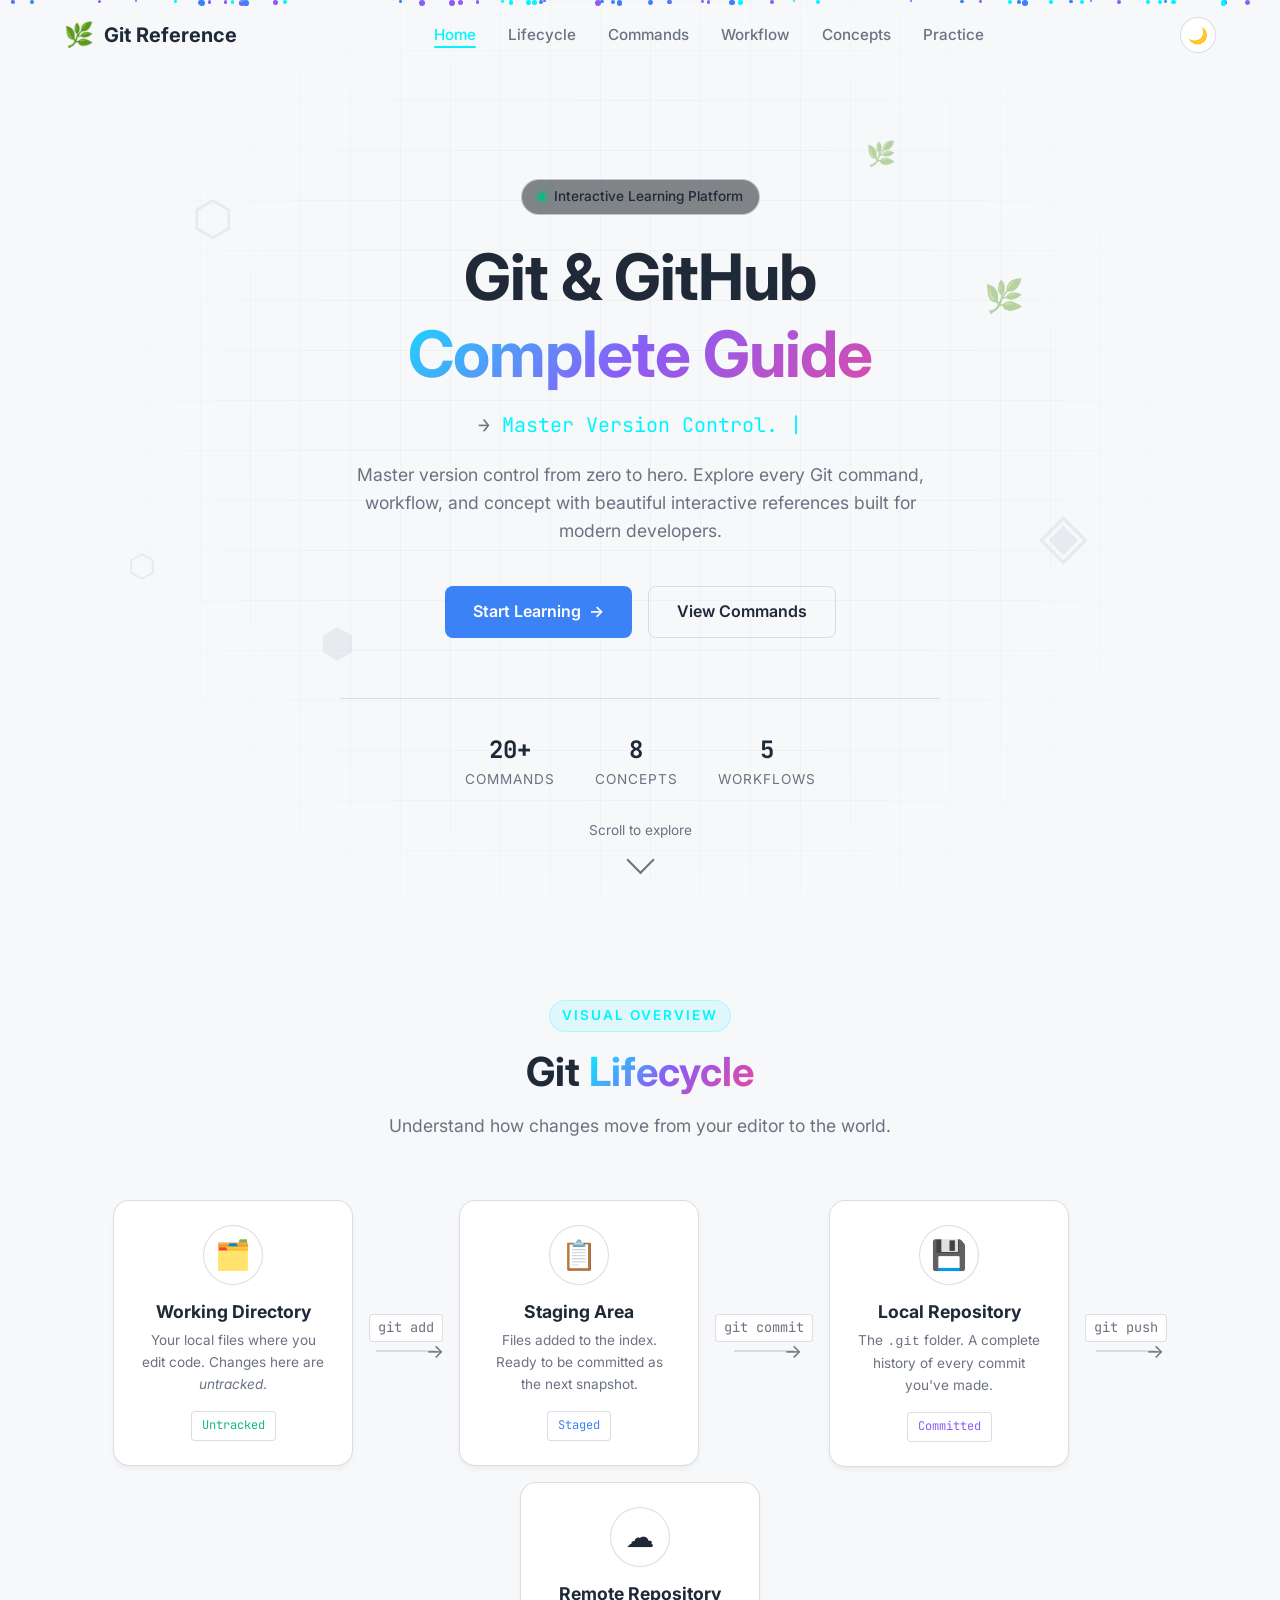
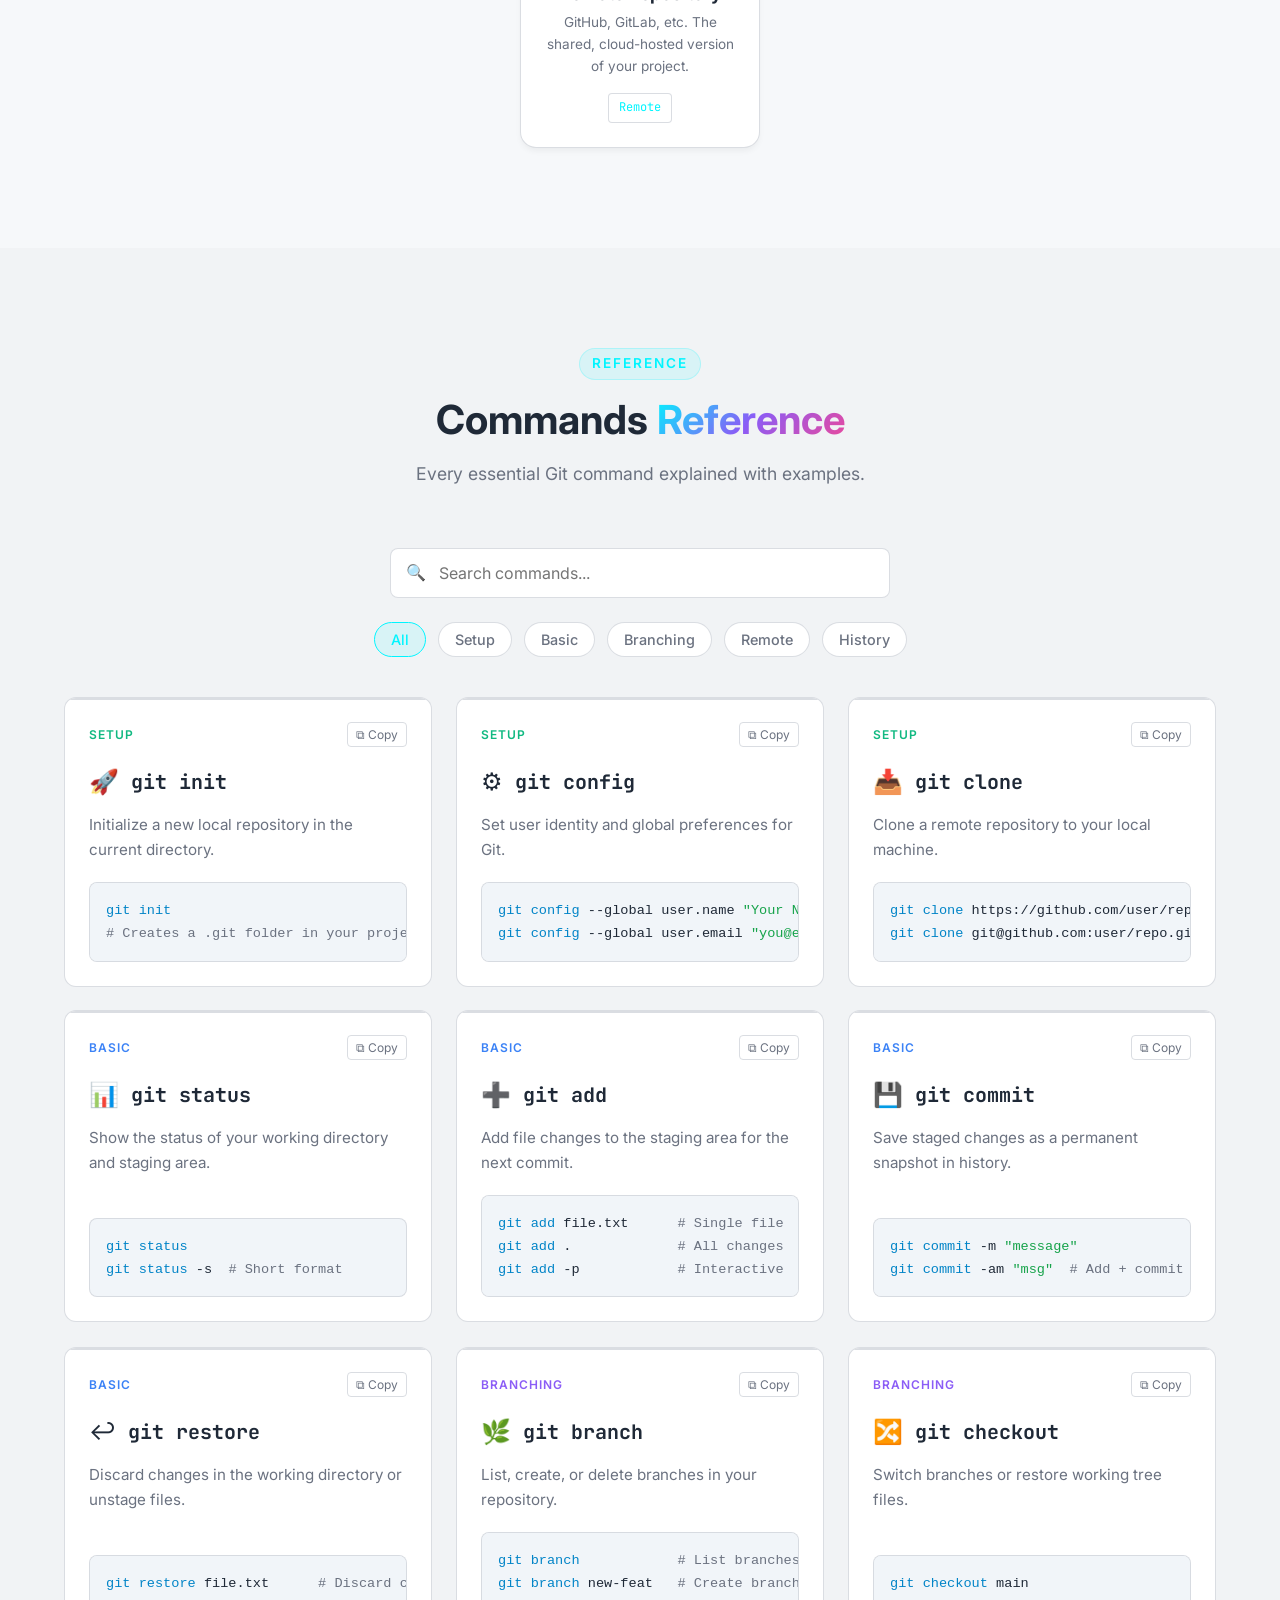
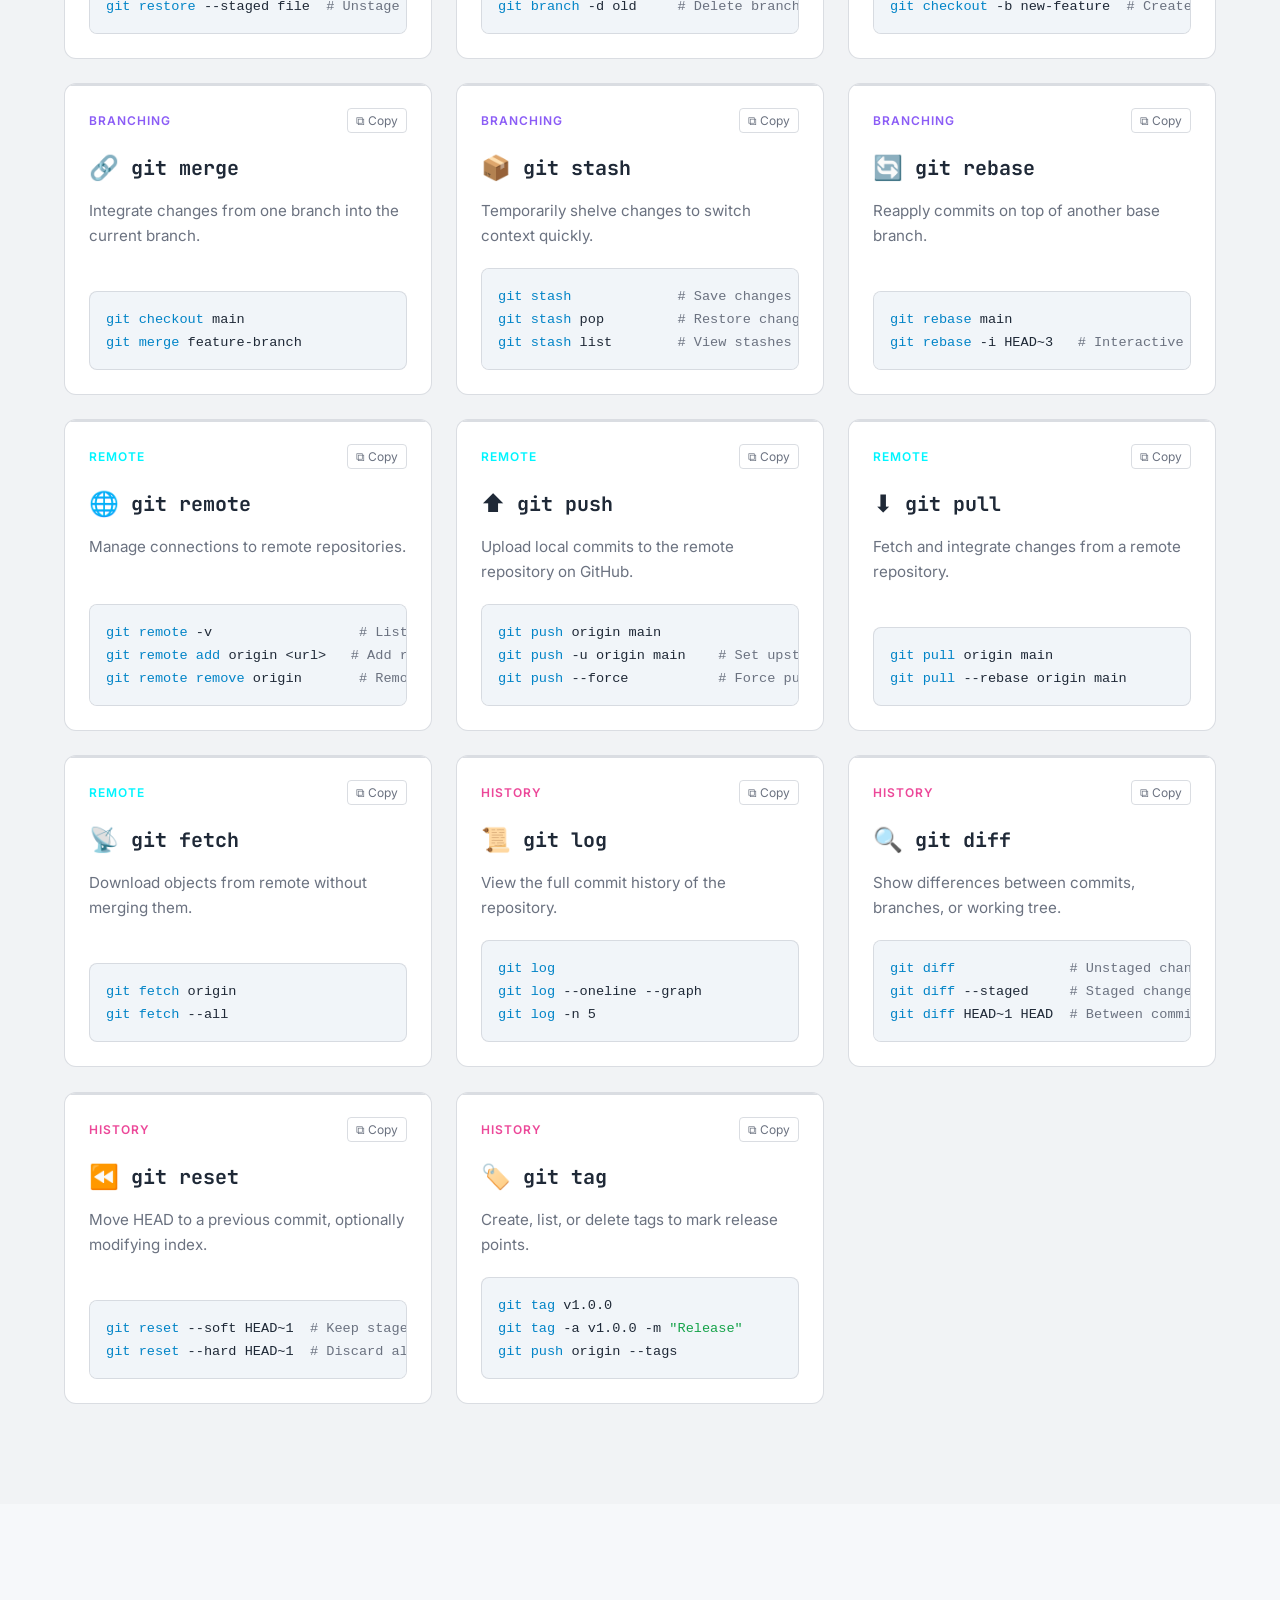
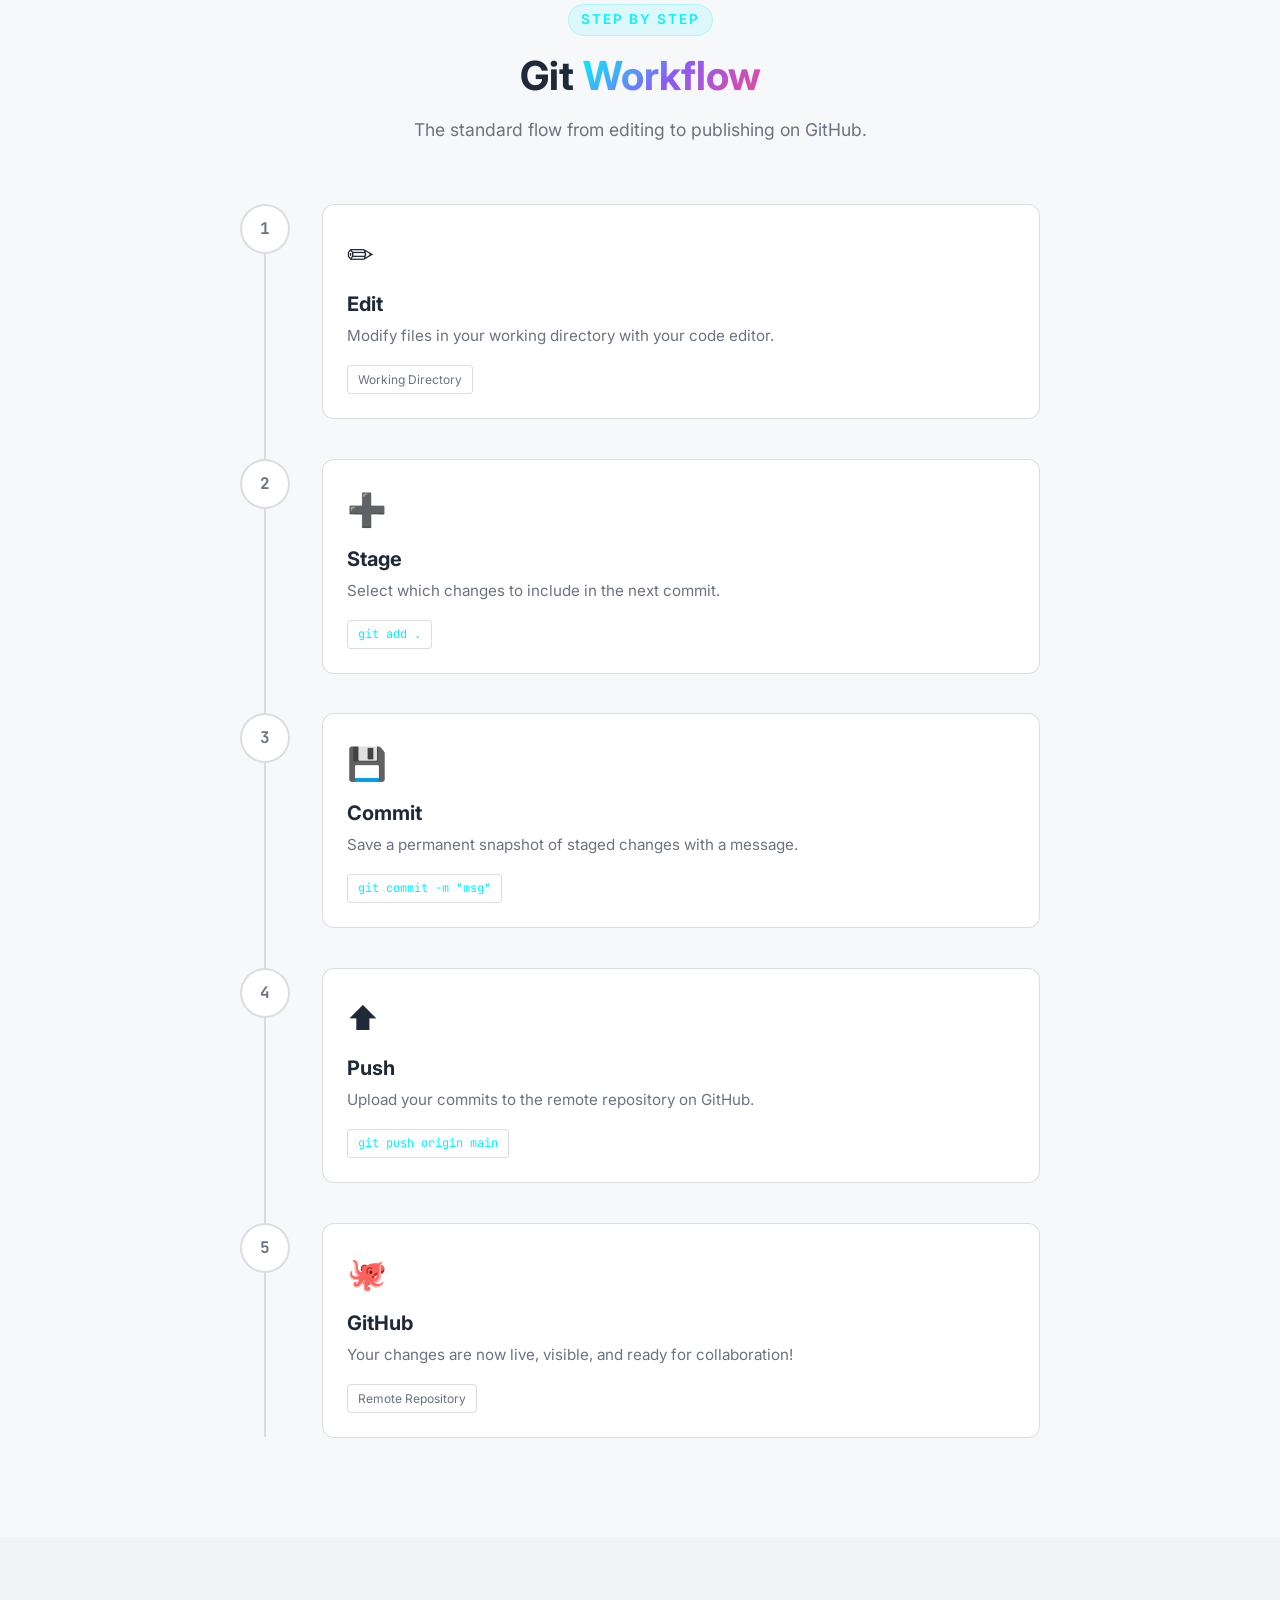
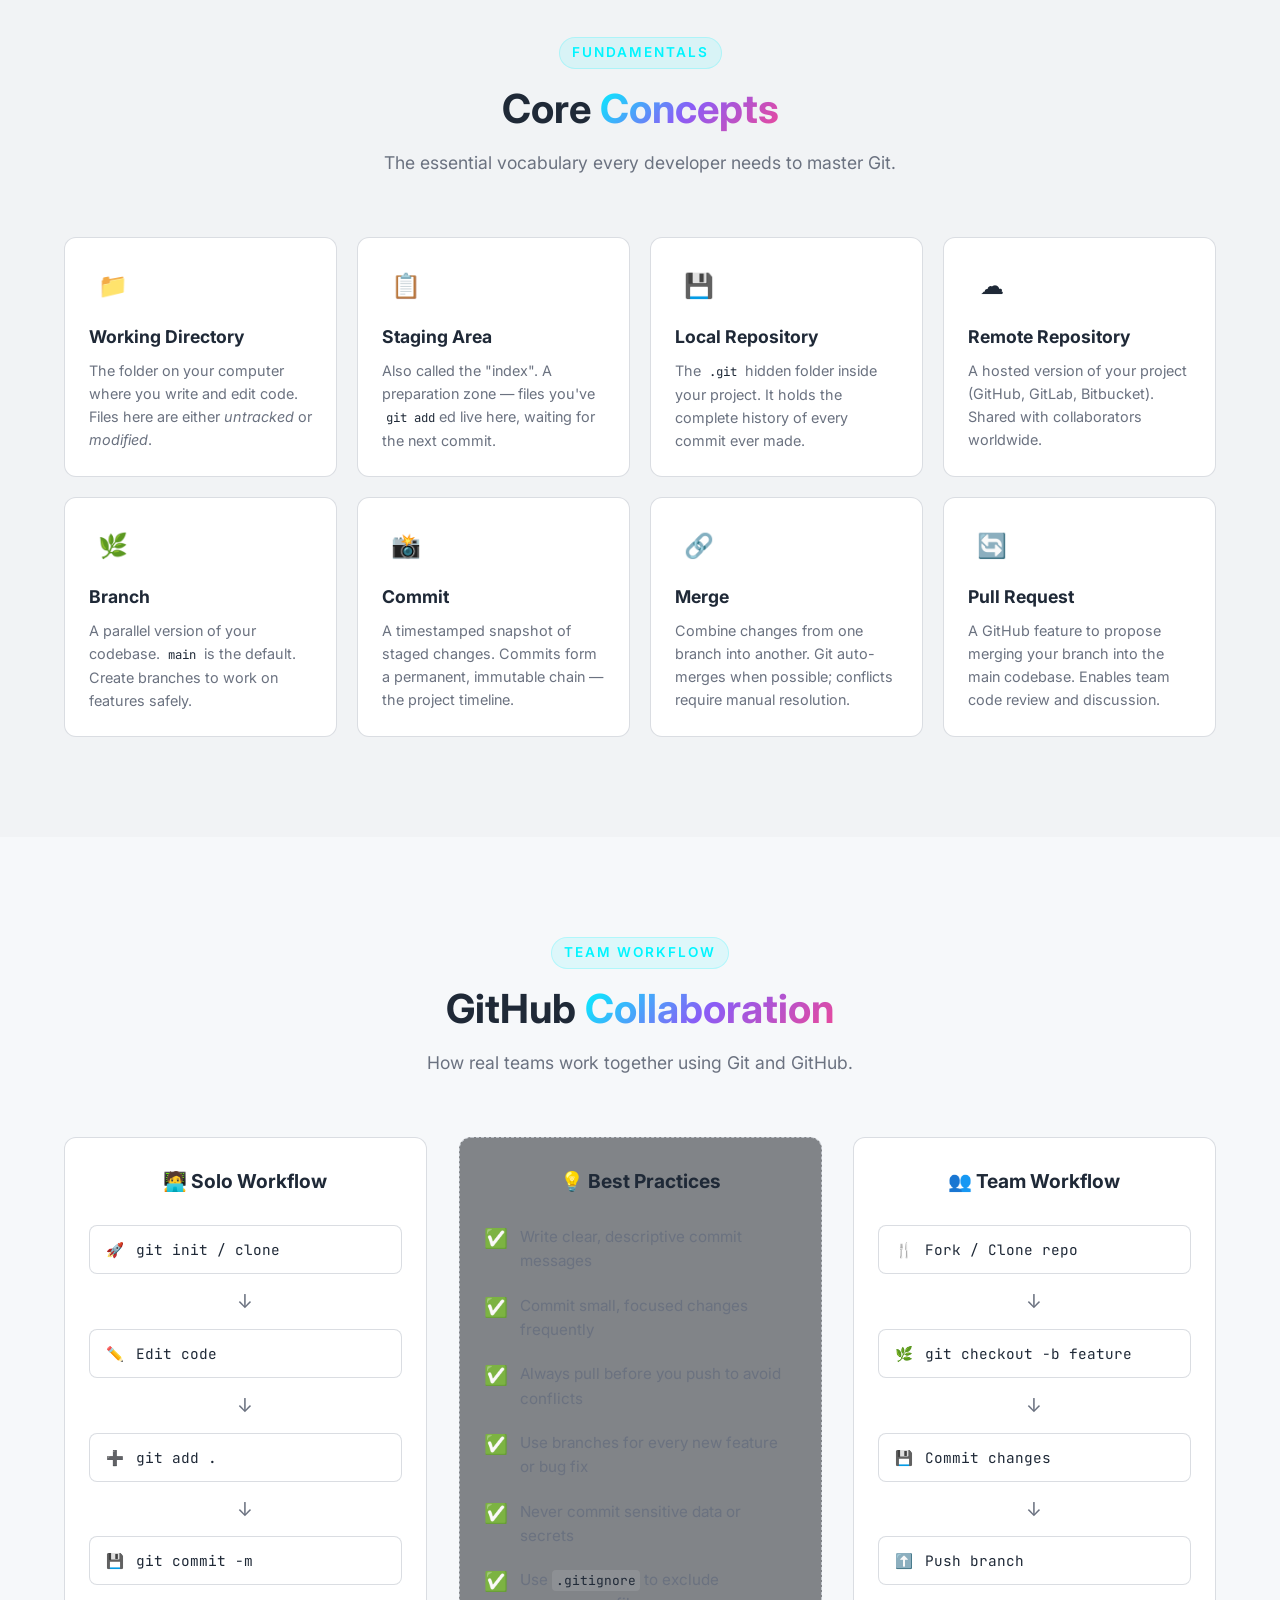
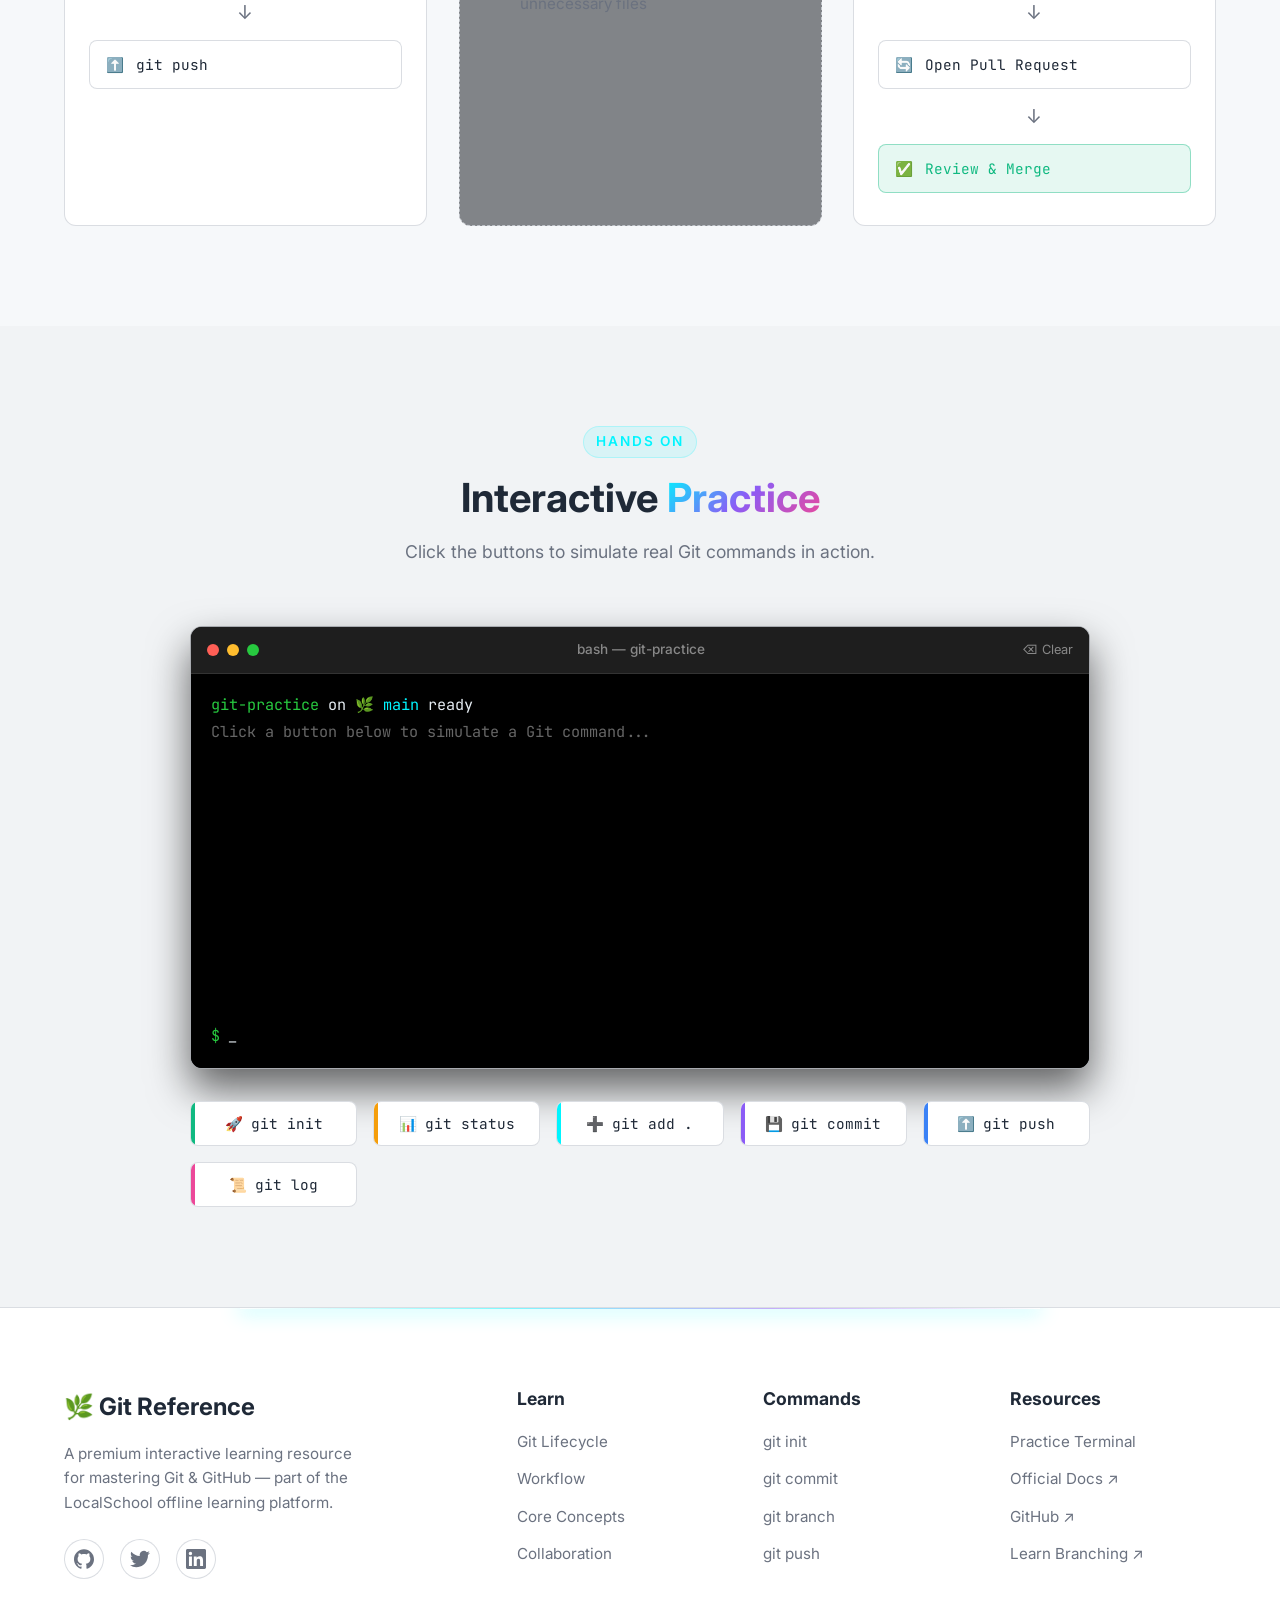
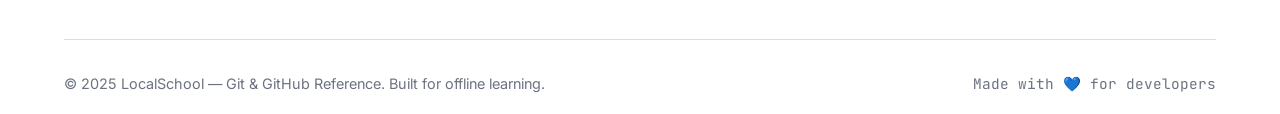
==== Git& GitHub-course/git-reference/index.html @ ce381406 "added new features like git refrences" ====
<!DOCTYPE html>
<html lang="en" data-theme="dark">
<head>
  <meta charset="UTF-8" />
  <meta name="viewport" content="width=device-width, initial-scale=1.0" />
  <meta name="description" content="Git & GitHub Complete Learning Reference — Interactive premium educational page for mastering version control." />
  <meta property="og:title" content="Git & GitHub Complete Guide | LocalSchool" />
  <meta property="og:description" content="Master Git & GitHub with an interactive visual reference." />
  <title>Git &amp; GitHub Complete Reference | LocalSchool</title>
  <link rel="icon" href="data:image/svg+xml,<svg xmlns='http://www.w3.org/2000/svg' viewBox='0 0 100 100'><text y='.9em' font-size='90'>🌿</text></svg>" />
  <link rel="preconnect" href="https://fonts.googleapis.com" />
  <link rel="preconnect" href="https://fonts.gstatic.com" crossorigin />
  <link href="https://fonts.googleapis.com/css2?family=Inter:wght@300;400;500;600;700;800&family=JetBrains+Mono:wght@400;500;600&display=swap" rel="stylesheet" />
  <link rel="stylesheet" href="style.css" />
</head>
<body>

  <!-- ===== PARTICLES BACKGROUND ===== -->
  <div id="particles-bg" aria-hidden="true"></div>

  <!-- ===== SCROLL PROGRESS ===== -->
  <div id="progress-bar" aria-hidden="true"></div>

  <!-- ===== NAVBAR ===== -->
  <nav id="navbar" aria-label="Main navigation">
    <div class="nav-inner">
      <a href="#home" class="nav-logo">
        <span class="logo-icon">🌿</span>
        <span>Git Reference</span>
      </a>
      <button class="nav-hamburger" id="hamburger" aria-label="Toggle menu" aria-expanded="false">
        <span></span><span></span><span></span>
      </button>
      <ul class="nav-links" id="nav-links" role="list">
        <li><a href="#home" class="nav-link active">Home</a></li>
        <li><a href="#lifecycle" class="nav-link">Lifecycle</a></li>
        <li><a href="#commands" class="nav-link">Commands</a></li>
        <li><a href="#workflow" class="nav-link">Workflow</a></li>
        <li><a href="#concepts" class="nav-link">Concepts</a></li>
        <li><a href="#practice" class="nav-link">Practice</a></li>
      </ul>
      <button id="theme-toggle" class="theme-btn" aria-label="Toggle dark/light mode" title="Toggle theme">🌙</button>
    </div>
  </nav>

  <!-- ===== HERO SECTION ===== -->
  <section id="home" class="hero-section">
    <div class="hero-bg-grid" aria-hidden="true"></div>
    <div class="floating-icons" aria-hidden="true">
      <span class="fi fi-1">⬡</span>
      <span class="fi fi-2">🌿</span>
      <span class="fi fi-3">⬢</span>
      <span class="fi fi-4">◈</span>
      <span class="fi fi-5">⬡</span>
      <span class="fi fi-6">🌿</span>
    </div>
    <div class="hero-content">
      <div class="hero-badge reveal">
        <span class="badge-dot"></span>
        Interactive Learning Platform
      </div>
      <h1 class="hero-title reveal">
        <span class="title-line-1">Git &amp; GitHub</span>
        <span class="title-line-2 gradient-text">Complete Guide</span>
      </h1>
      <p class="hero-typing reveal">
        <span class="typing-prefix">→ </span>
        <span id="typing-text"></span>
        <span class="typing-cursor" aria-hidden="true">|</span>
      </p>
      <p class="hero-desc reveal">Master version control from zero to hero. Explore every Git command, workflow, and concept with beautiful interactive references built for modern developers.</p>
      <div class="hero-ctas reveal">
        <a href="#lifecycle" class="btn btn-primary">Start Learning <span>→</span></a>
        <a href="#commands" class="btn btn-outline">View Commands</a>
      </div>
      <div class="hero-stats reveal">
        <div class="stat-card">
          <span class="stat-num">20+</span>
          <span class="stat-label">Commands</span>
        </div>
        <div class="stat-card">
          <span class="stat-num">8</span>
          <span class="stat-label">Concepts</span>
        </div>
        <div class="stat-card">
          <span class="stat-num">5</span>
          <span class="stat-label">Workflows</span>
        </div>
      </div>
    </div>
    <div class="hero-scroll-hint" aria-hidden="true">
      <span>Scroll to explore</span>
      <div class="scroll-arrow"></div>
    </div>
  </section>

  <!-- ===== GIT LIFECYCLE SECTION ===== -->
  <section id="lifecycle" class="section">
    <div class="container">
      <div class="section-header reveal">
        <span class="section-tag">Visual Overview</span>
        <h2 class="section-title">Git <span class="gradient-text">Lifecycle</span></h2>
        <p class="section-desc">Understand how changes move from your editor to the world.</p>
      </div>
      <div class="lifecycle-grid">
        <div class="lifecycle-card reveal" data-stage="1">
          <div class="lc-icon-wrap" style="--clr:#10b981">🗂️</div>
          <div class="lc-content">
            <h3>Working Directory</h3>
            <p>Your local files where you edit code. Changes here are <em>untracked</em>.</p>
          </div>
          <div class="lc-badge" style="--clr:#10b981">Untracked</div>
        </div>
        <div class="lifecycle-arrow reveal" aria-hidden="true">
          <span class="arrow-cmd">git add</span>
          <div class="arrow-line"><div class="arrow-head">→</div></div>
        </div>
        <div class="lifecycle-card reveal" data-stage="2">
          <div class="lc-icon-wrap" style="--clr:#3b82f6">📋</div>
          <div class="lc-content">
            <h3>Staging Area</h3>
            <p>Files added to the index. Ready to be committed as the next snapshot.</p>
          </div>
          <div class="lc-badge" style="--clr:#3b82f6">Staged</div>
        </div>
        <div class="lifecycle-arrow reveal" aria-hidden="true">
          <span class="arrow-cmd">git commit</span>
          <div class="arrow-line"><div class="arrow-head">→</div></div>
        </div>
        <div class="lifecycle-card reveal" data-stage="3">
          <div class="lc-icon-wrap" style="--clr:#8b5cf6">💾</div>
          <div class="lc-content">
            <h3>Local Repository</h3>
            <p>The <code>.git</code> folder. A complete history of every commit you've made.</p>
          </div>
          <div class="lc-badge" style="--clr:#8b5cf6">Committed</div>
        </div>
        <div class="lifecycle-arrow reveal" aria-hidden="true">
          <span class="arrow-cmd">git push</span>
          <div class="arrow-line"><div class="arrow-head">→</div></div>
        </div>
        <div class="lifecycle-card reveal" data-stage="4">
          <div class="lc-icon-wrap" style="--clr:#00f5ff">☁️</div>
          <div class="lc-content">
            <h3>Remote Repository</h3>
            <p>GitHub, GitLab, etc. The shared, cloud-hosted version of your project.</p>
          </div>
          <div class="lc-badge" style="--clr:#00f5ff">Remote</div>
        </div>
      </div>
    </div>
  </section>

  <!-- ===== COMMANDS SECTION ===== -->
  <section id="commands" class="section section-alt">
    <div class="container">
      <div class="section-header reveal">
        <span class="section-tag">Reference</span>
        <h2 class="section-title">Commands <span class="gradient-text">Reference</span></h2>
        <p class="section-desc">Every essential Git command explained with examples.</p>
      </div>

      <!-- Search + Filter -->
      <div class="cmd-toolbar reveal">
        <div class="cmd-search-wrap">
          <span class="search-icon">🔍</span>
          <input type="text" id="cmd-search" placeholder="Search commands..." autocomplete="off" aria-label="Search commands" />
        </div>
        <div class="cmd-filters" role="group" aria-label="Filter commands by category">
          <button class="filter-btn active" data-filter="all">All</button>
          <button class="filter-btn" data-filter="Setup">Setup</button>
          <button class="filter-btn" data-filter="Basic">Basic</button>
          <button class="filter-btn" data-filter="Branching">Branching</button>
          <button class="filter-btn" data-filter="Remote">Remote</button>
          <button class="filter-btn" data-filter="History">History</button>
        </div>
      </div>

      <!-- Command Cards Grid -->
      <div class="commands-grid" id="commands-grid">

        <!-- SETUP -->
        <div class="cmd-card reveal" data-category="Setup" data-cmd="git init">
          <div class="cmd-card-header">
            <span class="cmd-cat-badge" style="--cat-clr:#10b981">Setup</span>
            <button class="copy-btn" aria-label="Copy git init command" data-copy="git init&#10;# Creates a .git folder in your project">⧉ Copy</button>
          </div>
          <div class="cmd-title-row">
            <span class="cmd-icon">🚀</span>
            <h3 class="cmd-name">git init</h3>
          </div>
          <p class="cmd-desc">Initialize a new local repository in the current directory.</p>
          <pre class="cmd-code"><code><span class="c-cmd">git init</span>
<span class="c-cmt"># Creates a .git folder in your project</span></code></pre>
        </div>

        <div class="cmd-card reveal" data-category="Setup" data-cmd="git config">
          <div class="cmd-card-header">
            <span class="cmd-cat-badge" style="--cat-clr:#10b981">Setup</span>
            <button class="copy-btn" aria-label="Copy git config command" data-copy='git config --global user.name "Your Name"&#10;git config --global user.email "you@email.com"'>⧉ Copy</button>
          </div>
          <div class="cmd-title-row">
            <span class="cmd-icon">⚙️</span>
            <h3 class="cmd-name">git config</h3>
          </div>
          <p class="cmd-desc">Set user identity and global preferences for Git.</p>
          <pre class="cmd-code"><code><span class="c-cmd">git config</span> --global user.name <span class="c-str">"Your Name"</span>
<span class="c-cmd">git config</span> --global user.email <span class="c-str">"you@email.com"</span></code></pre>
        </div>

        <div class="cmd-card reveal" data-category="Setup" data-cmd="git clone">
          <div class="cmd-card-header">
            <span class="cmd-cat-badge" style="--cat-clr:#10b981">Setup</span>
            <button class="copy-btn" aria-label="Copy git clone command" data-copy="git clone https://github.com/user/repo.git">⧉ Copy</button>
          </div>
          <div class="cmd-title-row">
            <span class="cmd-icon">📥</span>
            <h3 class="cmd-name">git clone</h3>
          </div>
          <p class="cmd-desc">Clone a remote repository to your local machine.</p>
          <pre class="cmd-code"><code><span class="c-cmd">git clone</span> https://github.com/user/repo.git
<span class="c-cmd">git clone</span> git@github.com:user/repo.git</code></pre>
        </div>

        <!-- BASIC -->
        <div class="cmd-card reveal" data-category="Basic" data-cmd="git status">
          <div class="cmd-card-header">
            <span class="cmd-cat-badge" style="--cat-clr:#3b82f6">Basic</span>
            <button class="copy-btn" aria-label="Copy git status command" data-copy="git status">⧉ Copy</button>
          </div>
          <div class="cmd-title-row">
            <span class="cmd-icon">📊</span>
            <h3 class="cmd-name">git status</h3>
          </div>
          <p class="cmd-desc">Show the status of your working directory and staging area.</p>
          <pre class="cmd-code"><code><span class="c-cmd">git status</span>
<span class="c-cmd">git status</span> -s  <span class="c-cmt"># Short format</span></code></pre>
        </div>

        <div class="cmd-card reveal" data-category="Basic" data-cmd="git add">
          <div class="cmd-card-header">
            <span class="cmd-cat-badge" style="--cat-clr:#3b82f6">Basic</span>
            <button class="copy-btn" aria-label="Copy git add command" data-copy="git add .">⧉ Copy</button>
          </div>
          <div class="cmd-title-row">
            <span class="cmd-icon">➕</span>
            <h3 class="cmd-name">git add</h3>
          </div>
          <p class="cmd-desc">Add file changes to the staging area for the next commit.</p>
          <pre class="cmd-code"><code><span class="c-cmd">git add</span> file.txt      <span class="c-cmt"># Single file</span>
<span class="c-cmd">git add</span> .             <span class="c-cmt"># All changes</span>
<span class="c-cmd">git add</span> -p            <span class="c-cmt"># Interactive</span></code></pre>
        </div>

        <div class="cmd-card reveal" data-category="Basic" data-cmd="git commit">
          <div class="cmd-card-header">
            <span class="cmd-cat-badge" style="--cat-clr:#3b82f6">Basic</span>
            <button class="copy-btn" aria-label="Copy git commit command" data-copy='git commit -m "your message"'>⧉ Copy</button>
          </div>
          <div class="cmd-title-row">
            <span class="cmd-icon">💾</span>
            <h3 class="cmd-name">git commit</h3>
          </div>
          <p class="cmd-desc">Save staged changes as a permanent snapshot in history.</p>
          <pre class="cmd-code"><code><span class="c-cmd">git commit</span> -m <span class="c-str">"message"</span>
<span class="c-cmd">git commit</span> -am <span class="c-str">"msg"</span>  <span class="c-cmt"># Add + commit</span></code></pre>
        </div>

        <div class="cmd-card reveal" data-category="Basic" data-cmd="git restore">
          <div class="cmd-card-header">
            <span class="cmd-cat-badge" style="--cat-clr:#3b82f6">Basic</span>
            <button class="copy-btn" aria-label="Copy git restore command" data-copy="git restore file.txt">⧉ Copy</button>
          </div>
          <div class="cmd-title-row">
            <span class="cmd-icon">↩️</span>
            <h3 class="cmd-name">git restore</h3>
          </div>
          <p class="cmd-desc">Discard changes in the working directory or unstage files.</p>
          <pre class="cmd-code"><code><span class="c-cmd">git restore</span> file.txt      <span class="c-cmt"># Discard changes</span>
<span class="c-cmd">git restore</span> --staged file  <span class="c-cmt"># Unstage file</span></code></pre>
        </div>

        <!-- BRANCHING -->
        <div class="cmd-card reveal" data-category="Branching" data-cmd="git branch">
          <div class="cmd-card-header">
            <span class="cmd-cat-badge" style="--cat-clr:#8b5cf6">Branching</span>
            <button class="copy-btn" aria-label="Copy git branch command" data-copy="git branch">⧉ Copy</button>
          </div>
          <div class="cmd-title-row">
            <span class="cmd-icon">🌿</span>
            <h3 class="cmd-name">git branch</h3>
          </div>
          <p class="cmd-desc">List, create, or delete branches in your repository.</p>
          <pre class="cmd-code"><code><span class="c-cmd">git branch</span>            <span class="c-cmt"># List branches</span>
<span class="c-cmd">git branch</span> new-feat   <span class="c-cmt"># Create branch</span>
<span class="c-cmd">git branch</span> -d old     <span class="c-cmt"># Delete branch</span></code></pre>
        </div>

        <div class="cmd-card reveal" data-category="Branching" data-cmd="git checkout">
          <div class="cmd-card-header">
            <span class="cmd-cat-badge" style="--cat-clr:#8b5cf6">Branching</span>
            <button class="copy-btn" aria-label="Copy git checkout command" data-copy="git checkout -b new-feature">⧉ Copy</button>
          </div>
          <div class="cmd-title-row">
            <span class="cmd-icon">🔀</span>
            <h3 class="cmd-name">git checkout</h3>
          </div>
          <p class="cmd-desc">Switch branches or restore working tree files.</p>
          <pre class="cmd-code"><code><span class="c-cmd">git checkout</span> main
<span class="c-cmd">git checkout</span> -b new-feature  <span class="c-cmt"># Create & switch</span></code></pre>
        </div>

        <div class="cmd-card reveal" data-category="Branching" data-cmd="git merge">
          <div class="cmd-card-header">
            <span class="cmd-cat-badge" style="--cat-clr:#8b5cf6">Branching</span>
            <button class="copy-btn" aria-label="Copy git merge command" data-copy="git merge feature-branch">⧉ Copy</button>
          </div>
          <div class="cmd-title-row">
            <span class="cmd-icon">🔗</span>
            <h3 class="cmd-name">git merge</h3>
          </div>
          <p class="cmd-desc">Integrate changes from one branch into the current branch.</p>
          <pre class="cmd-code"><code><span class="c-cmd">git checkout</span> main
<span class="c-cmd">git merge</span> feature-branch</code></pre>
        </div>

        <div class="cmd-card reveal" data-category="Branching" data-cmd="git stash">
          <div class="cmd-card-header">
            <span class="cmd-cat-badge" style="--cat-clr:#8b5cf6">Branching</span>
            <button class="copy-btn" aria-label="Copy git stash command" data-copy="git stash">⧉ Copy</button>
          </div>
          <div class="cmd-title-row">
            <span class="cmd-icon">📦</span>
            <h3 class="cmd-name">git stash</h3>
          </div>
          <p class="cmd-desc">Temporarily shelve changes to switch context quickly.</p>
          <pre class="cmd-code"><code><span class="c-cmd">git stash</span>             <span class="c-cmt"># Save changes</span>
<span class="c-cmd">git stash</span> pop         <span class="c-cmt"># Restore changes</span>
<span class="c-cmd">git stash</span> list        <span class="c-cmt"># View stashes</span></code></pre>
        </div>

        <div class="cmd-card reveal" data-category="Branching" data-cmd="git rebase">
          <div class="cmd-card-header">
            <span class="cmd-cat-badge" style="--cat-clr:#8b5cf6">Branching</span>
            <button class="copy-btn" aria-label="Copy git rebase command" data-copy="git rebase main">⧉ Copy</button>
          </div>
          <div class="cmd-title-row">
            <span class="cmd-icon">🔄</span>
            <h3 class="cmd-name">git rebase</h3>
          </div>
          <p class="cmd-desc">Reapply commits on top of another base branch.</p>
          <pre class="cmd-code"><code><span class="c-cmd">git rebase</span> main
<span class="c-cmd">git rebase</span> -i HEAD~3   <span class="c-cmt"># Interactive</span></code></pre>
        </div>

        <!-- REMOTE -->
        <div class="cmd-card reveal" data-category="Remote" data-cmd="git remote">
          <div class="cmd-card-header">
            <span class="cmd-cat-badge" style="--cat-clr:#00f5ff">Remote</span>
            <button class="copy-btn" aria-label="Copy git remote command" data-copy="git remote -v">⧉ Copy</button>
          </div>
          <div class="cmd-title-row">
            <span class="cmd-icon">🌐</span>
            <h3 class="cmd-name">git remote</h3>
          </div>
          <p class="cmd-desc">Manage connections to remote repositories.</p>
          <pre class="cmd-code"><code><span class="c-cmd">git remote</span> -v                  <span class="c-cmt"># List remotes</span>
<span class="c-cmd">git remote add</span> origin &lt;url&gt;   <span class="c-cmt"># Add remote</span>
<span class="c-cmd">git remote remove</span> origin       <span class="c-cmt"># Remove</span></code></pre>
        </div>

        <div class="cmd-card reveal" data-category="Remote" data-cmd="git push">
          <div class="cmd-card-header">
            <span class="cmd-cat-badge" style="--cat-clr:#00f5ff">Remote</span>
            <button class="copy-btn" aria-label="Copy git push command" data-copy="git push origin main">⧉ Copy</button>
          </div>
          <div class="cmd-title-row">
            <span class="cmd-icon">⬆️</span>
            <h3 class="cmd-name">git push</h3>
          </div>
          <p class="cmd-desc">Upload local commits to the remote repository on GitHub.</p>
          <pre class="cmd-code"><code><span class="c-cmd">git push</span> origin main
<span class="c-cmd">git push</span> -u origin main    <span class="c-cmt"># Set upstream</span>
<span class="c-cmd">git push</span> --force           <span class="c-cmt"># Force push</span></code></pre>
        </div>

        <div class="cmd-card reveal" data-category="Remote" data-cmd="git pull">
          <div class="cmd-card-header">
            <span class="cmd-cat-badge" style="--cat-clr:#00f5ff">Remote</span>
            <button class="copy-btn" aria-label="Copy git pull command" data-copy="git pull origin main">⧉ Copy</button>
          </div>
          <div class="cmd-title-row">
            <span class="cmd-icon">⬇️</span>
            <h3 class="cmd-name">git pull</h3>
          </div>
          <p class="cmd-desc">Fetch and integrate changes from a remote repository.</p>
          <pre class="cmd-code"><code><span class="c-cmd">git pull</span> origin main
<span class="c-cmd">git pull</span> --rebase origin main</code></pre>
        </div>

        <div class="cmd-card reveal" data-category="Remote" data-cmd="git fetch">
          <div class="cmd-card-header">
            <span class="cmd-cat-badge" style="--cat-clr:#00f5ff">Remote</span>
            <button class="copy-btn" aria-label="Copy git fetch command" data-copy="git fetch origin">⧉ Copy</button>
          </div>
          <div class="cmd-title-row">
            <span class="cmd-icon">📡</span>
            <h3 class="cmd-name">git fetch</h3>
          </div>
          <p class="cmd-desc">Download objects from remote without merging them.</p>
          <pre class="cmd-code"><code><span class="c-cmd">git fetch</span> origin
<span class="c-cmd">git fetch</span> --all</code></pre>
        </div>

        <!-- HISTORY -->
        <div class="cmd-card reveal" data-category="History" data-cmd="git log">
          <div class="cmd-card-header">
            <span class="cmd-cat-badge" style="--cat-clr:#ec4899">History</span>
            <button class="copy-btn" aria-label="Copy git log command" data-copy="git log --oneline --graph">⧉ Copy</button>
          </div>
          <div class="cmd-title-row">
            <span class="cmd-icon">📜</span>
            <h3 class="cmd-name">git log</h3>
          </div>
          <p class="cmd-desc">View the full commit history of the repository.</p>
          <pre class="cmd-code"><code><span class="c-cmd">git log</span>
<span class="c-cmd">git log</span> --oneline --graph
<span class="c-cmd">git log</span> -n 5</code></pre>
        </div>

        <div class="cmd-card reveal" data-category="History" data-cmd="git diff">
          <div class="cmd-card-header">
            <span class="cmd-cat-badge" style="--cat-clr:#ec4899">History</span>
            <button class="copy-btn" aria-label="Copy git diff command" data-copy="git diff --staged">⧉ Copy</button>
          </div>
          <div class="cmd-title-row">
            <span class="cmd-icon">🔍</span>
            <h3 class="cmd-name">git diff</h3>
          </div>
          <p class="cmd-desc">Show differences between commits, branches, or working tree.</p>
          <pre class="cmd-code"><code><span class="c-cmd">git diff</span>              <span class="c-cmt"># Unstaged changes</span>
<span class="c-cmd">git diff</span> --staged     <span class="c-cmt"># Staged changes</span>
<span class="c-cmd">git diff</span> HEAD~1 HEAD  <span class="c-cmt"># Between commits</span></code></pre>
        </div>

        <div class="cmd-card reveal" data-category="History" data-cmd="git reset">
          <div class="cmd-card-header">
            <span class="cmd-cat-badge" style="--cat-clr:#ec4899">History</span>
            <button class="copy-btn" aria-label="Copy git reset command" data-copy="git reset --soft HEAD~1">⧉ Copy</button>
          </div>
          <div class="cmd-title-row">
            <span class="cmd-icon">⏪</span>
            <h3 class="cmd-name">git reset</h3>
          </div>
          <p class="cmd-desc">Move HEAD to a previous commit, optionally modifying index.</p>
          <pre class="cmd-code"><code><span class="c-cmd">git reset</span> --soft HEAD~1  <span class="c-cmt"># Keep staged</span>
<span class="c-cmd">git reset</span> --hard HEAD~1  <span class="c-cmt"># Discard all</span></code></pre>
        </div>

        <div class="cmd-card reveal" data-category="History" data-cmd="git tag">
          <div class="cmd-card-header">
            <span class="cmd-cat-badge" style="--cat-clr:#ec4899">History</span>
            <button class="copy-btn" aria-label="Copy git tag command" data-copy='git tag -a v1.0.0 -m "Release"'>⧉ Copy</button>
          </div>
          <div class="cmd-title-row">
            <span class="cmd-icon">🏷️</span>
            <h3 class="cmd-name">git tag</h3>
          </div>
          <p class="cmd-desc">Create, list, or delete tags to mark release points.</p>
          <pre class="cmd-code"><code><span class="c-cmd">git tag</span> v1.0.0
<span class="c-cmd">git tag</span> -a v1.0.0 -m <span class="c-str">"Release"</span>
<span class="c-cmd">git push</span> origin --tags</code></pre>
        </div>

      </div><!-- /commands-grid -->
      <p class="no-results" id="no-results" style="display:none;">No commands found. Try a different search.</p>
    </div>
  </section>

  <!-- ===== WORKFLOW TIMELINE SECTION ===== -->
  <section id="workflow" class="section">
    <div class="container">
      <div class="section-header reveal">
        <span class="section-tag">Step by Step</span>
        <h2 class="section-title">Git <span class="gradient-text">Workflow</span></h2>
        <p class="section-desc">The standard flow from editing to publishing on GitHub.</p>
      </div>
      <div class="timeline-wrap">
        <div class="timeline-line" aria-hidden="true"></div>
        <div class="timeline-steps">
          <div class="timeline-step reveal">
            <div class="step-marker"><span>1</span></div>
            <div class="step-card">
              <div class="step-icon">✏️</div>
              <h3>Edit</h3>
              <p>Modify files in your working directory with your code editor.</p>
              <div class="step-tag">Working Directory</div>
            </div>
          </div>
          <div class="timeline-step reveal">
            <div class="step-marker"><span>2</span></div>
            <div class="step-card">
              <div class="step-icon">➕</div>
              <h3>Stage</h3>
              <p>Select which changes to include in the next commit.</p>
              <div class="step-tag code-tag">git add .</div>
            </div>
          </div>
          <div class="timeline-step reveal">
            <div class="step-marker"><span>3</span></div>
            <div class="step-card">
              <div class="step-icon">💾</div>
              <h3>Commit</h3>
              <p>Save a permanent snapshot of staged changes with a message.</p>
              <div class="step-tag code-tag">git commit -m "msg"</div>
            </div>
          </div>
          <div class="timeline-step reveal">
            <div class="step-marker"><span>4</span></div>
            <div class="step-card">
              <div class="step-icon">⬆️</div>
              <h3>Push</h3>
              <p>Upload your commits to the remote repository on GitHub.</p>
              <div class="step-tag code-tag">git push origin main</div>
            </div>
          </div>
          <div class="timeline-step reveal">
            <div class="step-marker"><span>5</span></div>
            <div class="step-card">
              <div class="step-icon">🐙</div>
              <h3>GitHub</h3>
              <p>Your changes are now live, visible, and ready for collaboration!</p>
              <div class="step-tag">Remote Repository</div>
            </div>
          </div>
        </div>
      </div>
    </div>
  </section>

  <!-- ===== CONCEPTS SECTION ===== -->
  <section id="concepts" class="section section-alt">
    <div class="container">
      <div class="section-header reveal">
        <span class="section-tag">Fundamentals</span>
        <h2 class="section-title">Core <span class="gradient-text">Concepts</span></h2>
        <p class="section-desc">The essential vocabulary every developer needs to master Git.</p>
      </div>
      <div class="concepts-grid">
        <div class="concept-card reveal" style="--acc:#10b981">
          <div class="concept-icon-wrap"><span>📁</span></div>
          <h3>Working Directory</h3>
          <p>The folder on your computer where you write and edit code. Files here are either <em>untracked</em> or <em>modified</em>.</p>
        </div>
        <div class="concept-card reveal" style="--acc:#3b82f6">
          <div class="concept-icon-wrap"><span>📋</span></div>
          <h3>Staging Area</h3>
          <p>Also called the "index". A preparation zone — files you've <code>git add</code>ed live here, waiting for the next commit.</p>
        </div>
        <div class="concept-card reveal" style="--acc:#8b5cf6">
          <div class="concept-icon-wrap"><span>💾</span></div>
          <h3>Local Repository</h3>
          <p>The <code>.git</code> hidden folder inside your project. It holds the complete history of every commit ever made.</p>
        </div>
        <div class="concept-card reveal" style="--acc:#00f5ff">
          <div class="concept-icon-wrap"><span>☁️</span></div>
          <h3>Remote Repository</h3>
          <p>A hosted version of your project (GitHub, GitLab, Bitbucket). Shared with collaborators worldwide.</p>
        </div>
        <div class="concept-card reveal" style="--acc:#10b981">
          <div class="concept-icon-wrap"><span>🌿</span></div>
          <h3>Branch</h3>
          <p>A parallel version of your codebase. <code>main</code> is the default. Create branches to work on features safely.</p>
        </div>
        <div class="concept-card reveal" style="--acc:#ec4899">
          <div class="concept-icon-wrap"><span>📸</span></div>
          <h3>Commit</h3>
          <p>A timestamped snapshot of staged changes. Commits form a permanent, immutable chain — the project timeline.</p>
        </div>
        <div class="concept-card reveal" style="--acc:#f59e0b">
          <div class="concept-icon-wrap"><span>🔗</span></div>
          <h3>Merge</h3>
          <p>Combine changes from one branch into another. Git auto-merges when possible; conflicts require manual resolution.</p>
        </div>
        <div class="concept-card reveal" style="--acc:#8b5cf6">
          <div class="concept-icon-wrap"><span>🔄</span></div>
          <h3>Pull Request</h3>
          <p>A GitHub feature to propose merging your branch into the main codebase. Enables team code review and discussion.</p>
        </div>
      </div>
    </div>
  </section>

  <!-- ===== COLLABORATION SECTION ===== -->
  <section id="collaboration" class="section">
    <div class="container">
      <div class="section-header reveal">
        <span class="section-tag">Team Workflow</span>
        <h2 class="section-title">GitHub <span class="gradient-text">Collaboration</span></h2>
        <p class="section-desc">How real teams work together using Git and GitHub.</p>
      </div>
      <div class="collab-grid">
        <div class="collab-flow reveal">
          <h3 class="flow-title">🧑‍💻 Solo Workflow</h3>
          <div class="flow-steps">
            <div class="flow-step">
              <span class="fs-icon">🚀</span>
              <span class="fs-label">git init / clone</span>
            </div>
            <div class="flow-arrow">↓</div>
            <div class="flow-step">
              <span class="fs-icon">✏️</span>
              <span class="fs-label">Edit code</span>
            </div>
            <div class="flow-arrow">↓</div>
            <div class="flow-step">
              <span class="fs-icon">➕</span>
              <span class="fs-label">git add .</span>
            </div>
            <div class="flow-arrow">↓</div>
            <div class="flow-step">
              <span class="fs-icon">💾</span>
              <span class="fs-label">git commit -m</span>
            </div>
            <div class="flow-arrow">↓</div>
            <div class="flow-step">
              <span class="fs-icon">⬆️</span>
              <span class="fs-label">git push</span>
            </div>
          </div>
        </div>

        <div class="collab-tips reveal">
          <h3 class="flow-title">💡 Best Practices</h3>
          <div class="tip-list">
            <div class="tip-item">
              <span class="tip-icon">✅</span>
              <p>Write clear, descriptive commit messages</p>
            </div>
            <div class="tip-item">
              <span class="tip-icon">✅</span>
              <p>Commit small, focused changes frequently</p>
            </div>
            <div class="tip-item">
              <span class="tip-icon">✅</span>
              <p>Always pull before you push to avoid conflicts</p>
            </div>
            <div class="tip-item">
              <span class="tip-icon">✅</span>
              <p>Use branches for every new feature or bug fix</p>
            </div>
            <div class="tip-item">
              <span class="tip-icon">✅</span>
              <p>Never commit sensitive data or secrets</p>
            </div>
            <div class="tip-item">
              <span class="tip-icon">✅</span>
              <p>Use <code>.gitignore</code> to exclude unnecessary files</p>
            </div>
          </div>
        </div>

        <div class="collab-flow reveal">
          <h3 class="flow-title">👥 Team Workflow</h3>
          <div class="flow-steps">
            <div class="flow-step">
              <span class="fs-icon">🍴</span>
              <span class="fs-label">Fork / Clone repo</span>
            </div>
            <div class="flow-arrow">↓</div>
            <div class="flow-step">
              <span class="fs-icon">🌿</span>
              <span class="fs-label">git checkout -b feature</span>
            </div>
            <div class="flow-arrow">↓</div>
            <div class="flow-step">
              <span class="fs-icon">💾</span>
              <span class="fs-label">Commit changes</span>
            </div>
            <div class="flow-arrow">↓</div>
            <div class="flow-step">
              <span class="fs-icon">⬆️</span>
              <span class="fs-label">Push branch</span>
            </div>
            <div class="flow-arrow">↓</div>
            <div class="flow-step">
              <span class="fs-icon">🔄</span>
              <span class="fs-label">Open Pull Request</span>
            </div>
            <div class="flow-arrow">↓</div>
            <div class="flow-step highlight-step">
              <span class="fs-icon">✅</span>
              <span class="fs-label">Review &amp; Merge</span>
            </div>
          </div>
        </div>
      </div>
    </div>
  </section>

  <!-- ===== PRACTICE TERMINAL SECTION ===== -->
  <section id="practice" class="section section-alt">
    <div class="container">
      <div class="section-header reveal">
        <span class="section-tag">Hands On</span>
        <h2 class="section-title">Interactive <span class="gradient-text">Practice</span></h2>
        <p class="section-desc">Click the buttons to simulate real Git commands in action.</p>
      </div>
      <div class="terminal-wrapper reveal">
        <!-- Terminal Window -->
        <div class="terminal-window">
          <div class="terminal-titlebar">
            <div class="term-dots">
              <span class="td td-red"></span>
              <span class="td td-yellow"></span>
              <span class="td td-green"></span>
            </div>
            <span class="term-title">bash — git-practice</span>
            <button class="term-clear" id="term-clear" title="Clear terminal">⌫ Clear</button>
          </div>
          <div class="terminal-body" id="terminal-output" aria-live="polite" aria-label="Terminal output">
            <div class="term-line">
              <span class="term-green">git-practice</span>
              <span class="term-white"> on </span>
              <span class="term-cyan">🌿 main</span>
              <span class="term-white"> ready</span>
            </div>
            <div class="term-line term-muted">Click a button below to simulate a Git command...</div>
            <div class="term-line">&nbsp;</div>
          </div>
          <div class="terminal-prompt-line" aria-hidden="true">
            <span class="prompt-symbol">$</span>
            <span class="prompt-cursor" id="prompt-cursor">_</span>
          </div>
        </div>

        <!-- Action Buttons -->
        <div class="terminal-actions">
          <button class="term-btn" data-cmd="git init" style="--btn-clr:#10b981">
            <span class="tb-icon">🚀</span> git init
          </button>
          <button class="term-btn" data-cmd="git status" style="--btn-clr:#f59e0b">
            <span class="tb-icon">📊</span> git status
          </button>
          <button class="term-btn" data-cmd="git add" style="--btn-clr:#00f5ff">
            <span class="tb-icon">➕</span> git add .
          </button>
          <button class="term-btn" data-cmd="git commit" style="--btn-clr:#8b5cf6">
            <span class="tb-icon">💾</span> git commit
          </button>
          <button class="term-btn" data-cmd="git push" style="--btn-clr:#3b82f6">
            <span class="tb-icon">⬆️</span> git push
          </button>
          <button class="term-btn" data-cmd="git log" style="--btn-clr:#ec4899">
            <span class="tb-icon">📜</span> git log
          </button>
        </div>
      </div>
    </div>
  </section>

  <!-- ===== FOOTER ===== -->
  <footer class="site-footer">
    <div class="footer-glow" aria-hidden="true"></div>
    <div class="container">
      <div class="footer-grid">
        <div class="footer-brand">
          <div class="footer-logo">🌿 Git Reference</div>
          <p>A premium interactive learning resource for mastering Git &amp; GitHub — part of the LocalSchool offline learning platform.</p>
          <div class="social-links">
            <a href="#" class="social-btn" aria-label="GitHub" title="GitHub">
              <svg viewBox="0 0 24 24" fill="currentColor" width="20" height="20"><path d="M12 .297c-6.63 0-12 5.373-12 12 0 5.303 3.438 9.8 8.205 11.385.6.113.82-.258.82-.577 0-.285-.01-1.04-.015-2.04-3.338.724-4.042-1.61-4.042-1.61C4.422 18.07 3.633 17.7 3.633 17.7c-1.087-.744.084-.729.084-.729 1.205.084 1.838 1.236 1.838 1.236 1.07 1.835 2.809 1.305 3.495.998.108-.776.417-1.305.76-1.605-2.665-.3-5.466-1.332-5.466-5.93 0-1.31.465-2.38 1.235-3.22-.135-.303-.54-1.523.105-3.176 0 0 1.005-.322 3.3 1.23.96-.267 1.98-.399 3-.405 1.02.006 2.04.138 3 .405 2.28-1.552 3.285-1.23 3.285-1.23.645 1.653.24 2.873.12 3.176.765.84 1.23 1.91 1.23 3.22 0 4.61-2.805 5.625-5.475 5.92.42.36.81 1.096.81 2.22 0 1.606-.015 2.896-.015 3.286 0 .315.21.69.825.57C20.565 22.092 24 17.592 24 12.297c0-6.627-5.373-12-12-12"/></svg>
            </a>
            <a href="#" class="social-btn" aria-label="Twitter" title="Twitter">
              <svg viewBox="0 0 24 24" fill="currentColor" width="20" height="20"><path d="M23.953 4.57a10 10 0 01-2.825.775 4.958 4.958 0 002.163-2.723c-.951.555-2.005.959-3.127 1.184a4.92 4.92 0 00-8.384 4.482C7.69 8.095 4.067 6.13 1.64 3.162a4.822 4.822 0 00-.666 2.475c0 1.71.87 3.213 2.188 4.096a4.904 4.904 0 01-2.228-.616v.06a4.923 4.923 0 003.946 4.827 4.996 4.996 0 01-2.212.085 4.936 4.936 0 004.604 3.417 9.867 9.867 0 01-6.102 2.105c-.39 0-.779-.023-1.17-.067a13.995 13.995 0 007.557 2.209c9.053 0 13.998-7.496 13.998-13.985 0-.21 0-.42-.015-.63A9.935 9.935 0 0024 4.59z"/></svg>
            </a>
            <a href="#" class="social-btn" aria-label="LinkedIn" title="LinkedIn">
              <svg viewBox="0 0 24 24" fill="currentColor" width="20" height="20"><path d="M20.447 20.452h-3.554v-5.569c0-1.328-.027-3.037-1.852-3.037-1.853 0-2.136 1.445-2.136 2.939v5.667H9.351V9h3.414v1.561h.046c.477-.9 1.637-1.85 3.37-1.85 3.601 0 4.267 2.37 4.267 5.455v6.286zM5.337 7.433a2.062 2.062 0 01-2.063-2.065 2.064 2.064 0 112.063 2.065zm1.782 13.019H3.555V9h3.564v11.452zM22.225 0H1.771C.792 0 0 .774 0 1.729v20.542C0 23.227.792 24 1.771 24h20.451C23.2 24 24 23.227 24 22.271V1.729C24 .774 23.2 0 22.222 0h.003z"/></svg>
            </a>
          </div>
        </div>
        <div class="footer-col">
          <h4>Learn</h4>
          <ul>
            <li><a href="#lifecycle">Git Lifecycle</a></li>
            <li><a href="#workflow">Workflow</a></li>
            <li><a href="#concepts">Core Concepts</a></li>
            <li><a href="#collaboration">Collaboration</a></li>
          </ul>
        </div>
        <div class="footer-col">
          <h4>Commands</h4>
          <ul>
            <li><a href="#commands">git init</a></li>
            <li><a href="#commands">git commit</a></li>
            <li><a href="#commands">git branch</a></li>
            <li><a href="#commands">git push</a></li>
          </ul>
        </div>
        <div class="footer-col">
          <h4>Resources</h4>
          <ul>
            <li><a href="#practice">Practice Terminal</a></li>
            <li><a href="https://git-scm.com/doc" target="_blank" rel="noopener">Official Docs ↗</a></li>
            <li><a href="https://github.com" target="_blank" rel="noopener">GitHub ↗</a></li>
            <li><a href="https://learngitbranching.js.org" target="_blank" rel="noopener">Learn Branching ↗</a></li>
          </ul>
        </div>
      </div>
      <div class="footer-bottom">
        <p>© 2025 LocalSchool — Git &amp; GitHub Reference. Built for offline learning.</p>
        <p class="footer-made">Made with 💙 for developers</p>
      </div>
    </div>
  </footer>

  <!-- ===== BACK TO TOP ===== -->
  <button id="back-to-top" aria-label="Back to top" title="Back to top">↑</button>

  <!-- ===== COPY TOAST ===== -->
  <div id="copy-toast" role="status" aria-live="polite">✓ Copied!</div>

  <script src="script.js"></script>
</body>
</html>
---- Git& GitHub-course/git-reference/style.css ----
/* =========================================
   1. CSS Variables & Reset
   ========================================= */
:root {
  /* Dark Theme Colors (Default) */
  --bg-main: #0a0c10;
  --bg-card: #0d1117;
  --bg-card-hover: #161b22;
  --bg-glass: rgba(13, 17, 23, 0.7);
  
  --cyan: #00f5ff;
  --blue: #3b82f6;
  --purple: #8b5cf6;
  --pink: #ec4899;
  --green: #10b981;
  --yellow: #f59e0b;
  --red: #ef4444;
  
  --text-main: #e6edf3;
  --text-muted: #8b949e;
  --border: rgba(48, 54, 61, 0.8);
  --border-light: rgba(255, 255, 255, 0.1);
  
  --nav-height: 70px;
  --shadow-sm: 0 4px 6px -1px rgba(0, 0, 0, 0.5);
  --shadow-lg: 0 10px 25px -5px rgba(0, 0, 0, 0.6);
  --shadow-glow: 0 0 20px rgba(0, 245, 255, 0.2);
  
  --font-sans: 'Inter', system-ui, -apple-system, sans-serif;
  --font-mono: 'JetBrains Mono', Consolas, monospace;
  
  --transition: all 0.3s cubic-bezier(0.4, 0, 0.2, 1);
  --transition-slow: all 0.5s cubic-bezier(0.4, 0, 0.2, 1);
}

/* Light Theme Variables */
[data-theme="light"] {
  --bg-main: #f6f8fa;
  --bg-card: #ffffff;
  --bg-card-hover: #f3f4f6;
  --bg-glass: rgba(255, 255, 255, 0.8);
  
  --text-main: #1f2937;
  --text-muted: #6b7280;
  --border: rgba(209, 213, 219, 0.8);
  --border-light: rgba(0, 0, 0, 0.1);
  
  --shadow-sm: 0 4px 6px -1px rgba(0, 0, 0, 0.05);
  --shadow-lg: 0 10px 25px -5px rgba(0, 0, 0, 0.1);
  --shadow-glow: 0 0 20px rgba(59, 130, 246, 0.2);
}

* {
  margin: 0;
  padding: 0;
  box-sizing: border-box;
}

html {
  scroll-behavior: smooth;
  scroll-padding-top: var(--nav-height);
}

body {
  font-family: var(--font-sans);
  background-color: var(--bg-main);
  color: var(--text-main);
  line-height: 1.6;
  overflow-x: hidden;
  transition: background-color 0.3s, color 0.3s;
}

/* =========================================
   2. Base & Typography
   ========================================= */
.container {
  width: 100%;
  max-width: 1200px;
  margin: 0 auto;
  padding: 0 24px;
}

h1, h2, h3, h4 {
  font-weight: 700;
  line-height: 1.2;
}

a {
  color: inherit;
  text-decoration: none;
}

ul {
  list-style: none;
}

button {
  cursor: pointer;
  font-family: var(--font-sans);
}

.gradient-text {
  background: linear-gradient(135deg, var(--cyan), var(--purple), var(--pink));
  -webkit-background-clip: text;
  background-clip: text;
  color: transparent;
  display: inline-block;
}

.section {
  padding: 100px 0;
  position: relative;
  z-index: 2;
}

.section-alt {
  background-color: rgba(0, 0, 0, 0.2);
}

[data-theme="light"] .section-alt {
  background-color: rgba(0, 0, 0, 0.02);
}

.section-header {
  text-align: center;
  margin-bottom: 60px;
}

.section-tag {
  display: inline-block;
  font-size: 0.85rem;
  font-weight: 600;
  text-transform: uppercase;
  letter-spacing: 2px;
  color: var(--cyan);
  background: rgba(0, 245, 255, 0.1);
  padding: 4px 12px;
  border-radius: 20px;
  margin-bottom: 16px;
  border: 1px solid rgba(0, 245, 255, 0.2);
}

.section-title {
  font-size: 2.5rem;
  margin-bottom: 16px;
}

.section-desc {
  font-size: 1.1rem;
  color: var(--text-muted);
  max-width: 600px;
  margin: 0 auto;
}

/* =========================================
   3. Scrollbar
   ========================================= */
::-webkit-scrollbar {
  width: 8px;
  height: 8px;
}
::-webkit-scrollbar-track {
  background: var(--bg-main);
}
::-webkit-scrollbar-thumb {
  background: var(--border);
  border-radius: 4px;
}
::-webkit-scrollbar-thumb:hover {
  background: var(--text-muted);
}

/* =========================================
   4. Navbar
   ========================================= */
#navbar {
  position: fixed;
  top: 0;
  left: 0;
  width: 100%;
  height: var(--nav-height);
  background: transparent;
  z-index: 100;
  transition: var(--transition);
}

#navbar.scrolled {
  background: var(--bg-glass);
  backdrop-filter: blur(16px);
  -webkit-backdrop-filter: blur(16px);
  border-bottom: 1px solid var(--border);
  box-shadow: var(--shadow-sm);
}

.nav-inner {
  max-width: 1200px;
  margin: 0 auto;
  padding: 0 24px;
  height: 100%;
  display: flex;
  align-items: center;
  justify-content: space-between;
}

.nav-logo {
  display: flex;
  align-items: center;
  gap: 10px;
  font-size: 1.25rem;
  font-weight: 700;
  color: var(--text-main);
}

.logo-icon {
  font-size: 1.5rem;
}

.nav-links {
  display: flex;
  gap: 32px;
}

.nav-link {
  font-size: 0.95rem;
  font-weight: 500;
  color: var(--text-muted);
  transition: var(--transition);
  position: relative;
}

.nav-link:hover, .nav-link.active {
  color: var(--cyan);
}

.nav-link::after {
  content: '';
  position: absolute;
  bottom: -4px;
  left: 0;
  width: 0;
  height: 2px;
  background: var(--cyan);
  transition: var(--transition);
  border-radius: 2px;
}

.nav-link:hover::after, .nav-link.active::after {
  width: 100%;
}

.theme-btn {
  background: none;
  border: 1px solid var(--border);
  background-color: var(--bg-card);
  color: var(--text-main);
  width: 36px;
  height: 36px;
  border-radius: 50%;
  display: flex;
  align-items: center;
  justify-content: center;
  font-size: 1rem;
  transition: var(--transition);
}

.theme-btn:hover {
  border-color: var(--cyan);
  box-shadow: var(--shadow-glow);
}

.nav-hamburger {
  display: none;
  background: none;
  border: none;
  flex-direction: column;
  gap: 5px;
  width: 30px;
  height: 20px;
  cursor: pointer;
  z-index: 101;
}

.nav-hamburger span {
  display: block;
  width: 100%;
  height: 2px;
  background-color: var(--text-main);
  border-radius: 2px;
  transition: var(--transition);
}

/* =========================================
   5. Progress Bar
   ========================================= */
#progress-bar {
  position: fixed;
  top: 0;
  left: 0;
  height: 3px;
  background: linear-gradient(90deg, var(--cyan), var(--purple));
  width: 0%;
  z-index: 1000;
  transition: width 0.1s;
}

/* =========================================
   6. Particles
   ========================================= */
#particles-bg {
  position: fixed;
  top: 0;
  left: 0;
  width: 100vw;
  height: 100vh;
  z-index: 0;
  pointer-events: none;
  overflow: hidden;
}

.particle {
  position: absolute;
  border-radius: 50%;
  background: white;
  animation: floatParticle linear infinite;
}

@keyframes floatParticle {
  0% {
    transform: translateY(100vh) translateX(0);
    opacity: 0;
  }
  10% {
    opacity: var(--p-opacity);
  }
  90% {
    opacity: var(--p-opacity);
  }
  100% {
    transform: translateY(-100px) translateX(var(--p-drift));
    opacity: 0;
  }
}

/* =========================================
   7. Hero Section
   ========================================= */
.hero-section {
  min-height: 100vh;
  display: flex;
  align-items: center;
  justify-content: center;
  position: relative;
  padding-top: var(--nav-height);
  overflow: hidden;
  z-index: 1;
}

.hero-bg-grid {
  position: absolute;
  top: 0;
  left: 0;
  width: 100%;
  height: 100%;
  background-image: 
    linear-gradient(to right, var(--border-light) 1px, transparent 1px),
    linear-gradient(to bottom, var(--border-light) 1px, transparent 1px);
  background-size: 50px 50px;
  mask-image: radial-gradient(circle at center, black 40%, transparent 80%);
  -webkit-mask-image: radial-gradient(circle at center, black 40%, transparent 80%);
  opacity: 0.3;
  z-index: -1;
}

.floating-icons {
  position: absolute;
  width: 100%;
  height: 100%;
  top: 0;
  left: 0;
  pointer-events: none;
  z-index: 0;
}

.fi {
  position: absolute;
  font-size: 2rem;
  color: var(--border);
  animation: float 6s ease-in-out infinite;
  opacity: 0.5;
}

.fi-1 { top: 20%; left: 15%; animation-delay: 0s; font-size: 3rem; }
.fi-2 { top: 30%; right: 20%; animation-delay: 1s; }
.fi-3 { bottom: 25%; left: 25%; animation-delay: 2s; font-size: 2.5rem; }
.fi-4 { bottom: 35%; right: 15%; animation-delay: 3s; font-size: 4rem; }
.fi-5 { top: 60%; left: 10%; animation-delay: 4s; }
.fi-6 { top: 15%; right: 30%; animation-delay: 5s; font-size: 1.5rem; }

.hero-content {
  text-align: center;
  max-width: 800px;
  padding: 0 24px;
  z-index: 2;
}

.hero-badge {
  display: inline-flex;
  align-items: center;
  gap: 8px;
  background: rgba(13, 17, 23, 0.5);
  border: 1px solid var(--border);
  padding: 6px 16px;
  border-radius: 20px;
  font-size: 0.85rem;
  font-weight: 500;
  margin-bottom: 24px;
  backdrop-filter: blur(4px);
}

.badge-dot {
  width: 8px;
  height: 8px;
  background-color: var(--green);
  border-radius: 50%;
  box-shadow: 0 0 8px var(--green);
  animation: pulse 2s infinite;
}

.hero-title {
  font-size: 4rem;
  letter-spacing: -1px;
  margin-bottom: 16px;
  display: flex;
  flex-direction: column;
}

.title-line-1 {
  color: var(--text-main);
}

.hero-typing {
  font-family: var(--font-mono);
  font-size: 1.25rem;
  color: var(--cyan);
  margin-bottom: 24px;
  height: 1.8rem; /* Fix height to prevent jumping */
}

.typing-prefix {
  color: var(--text-muted);
}

.typing-cursor {
  animation: blink 1s step-end infinite;
}

@keyframes blink {
  0%, 100% { opacity: 1; }
  50% { opacity: 0; }
}

.hero-desc {
  font-size: 1.1rem;
  color: var(--text-muted);
  margin-bottom: 40px;
  max-width: 600px;
  margin-left: auto;
  margin-right: auto;
}

.hero-ctas {
  display: flex;
  gap: 16px;
  justify-content: center;
  margin-bottom: 60px;
}

.btn {
  display: inline-flex;
  align-items: center;
  gap: 8px;
  padding: 12px 28px;
  border-radius: 8px;
  font-size: 1rem;
  font-weight: 600;
  transition: var(--transition);
  border: none;
}

.btn-primary {
  background: var(--text-main);
  color: var(--bg-main);
}

[data-theme="light"] .btn-primary {
  background: var(--blue);
  color: white;
}

.btn-primary:hover {
  transform: translateY(-2px);
  box-shadow: 0 10px 20px rgba(255, 255, 255, 0.1);
}

[data-theme="light"] .btn-primary:hover {
  box-shadow: 0 10px 20px rgba(59, 130, 246, 0.3);
}

.btn-primary span {
  transition: transform 0.3s;
}

.btn-primary:hover span {
  transform: translateX(4px);
}

.btn-outline {
  background: transparent;
  color: var(--text-main);
  border: 1px solid var(--border);
}

.btn-outline:hover {
  background: var(--bg-card);
  border-color: var(--text-muted);
}

.hero-stats {
  display: flex;
  justify-content: center;
  gap: 40px;
  border-top: 1px solid var(--border);
  padding-top: 32px;
}

.stat-card {
  display: flex;
  flex-direction: column;
  align-items: center;
}

.stat-num {
  font-size: 1.5rem;
  font-weight: 700;
  font-family: var(--font-mono);
  color: var(--text-main);
}

.stat-label {
  font-size: 0.85rem;
  color: var(--text-muted);
  text-transform: uppercase;
  letter-spacing: 1px;
}

.hero-scroll-hint {
  position: absolute;
  bottom: 30px;
  left: 50%;
  transform: translateX(-50%);
  display: flex;
  flex-direction: column;
  align-items: center;
  gap: 8px;
  color: var(--text-muted);
  font-size: 0.85rem;
  animation: fadeInOut 3s infinite;
}

.scroll-arrow {
  width: 20px;
  height: 20px;
  border-bottom: 2px solid var(--text-muted);
  border-right: 2px solid var(--text-muted);
  transform: rotate(45deg);
  animation: bounce 2s infinite;
}

@keyframes bounce {
  0%, 20%, 50%, 80%, 100% { transform: translateY(0) rotate(45deg); }
  40% { transform: translateY(-10px) rotate(45deg); }
  60% { transform: translateY(-5px) rotate(45deg); }
}

@keyframes fadeInOut {
  0%, 100% { opacity: 0.5; }
  50% { opacity: 1; }
}

/* =========================================
   8. Lifecycle Section
   ========================================= */
.lifecycle-grid {
  display: flex;
  align-items: center;
  justify-content: center;
  gap: 16px;
  flex-wrap: wrap;
}

.lifecycle-card {
  background: var(--bg-card);
  border: 1px solid var(--border);
  border-radius: 16px;
  padding: 24px;
  width: 240px;
  text-align: center;
  position: relative;
  transition: var(--transition);
  box-shadow: var(--shadow-sm);
}

.lifecycle-card:hover {
  transform: translateY(-8px);
  border-color: var(--text-muted);
  box-shadow: var(--shadow-lg);
}

.lc-icon-wrap {
  width: 60px;
  height: 60px;
  margin: 0 auto 16px;
  background: rgba(255, 255, 255, 0.03);
  border: 1px solid var(--border);
  border-radius: 50%;
  display: flex;
  align-items: center;
  justify-content: center;
  font-size: 1.8rem;
  transition: var(--transition);
}

.lifecycle-card:hover .lc-icon-wrap {
  border-color: var(--clr);
  box-shadow: 0 0 15px rgba(255, 255, 255, 0.1);
  background: rgba(255, 255, 255, 0.08);
}

.lc-content h3 {
  font-size: 1.1rem;
  margin-bottom: 8px;
}

.lc-content p {
  font-size: 0.85rem;
  color: var(--text-muted);
  margin-bottom: 16px;
}

.lc-badge {
  display: inline-block;
  font-size: 0.75rem;
  font-family: var(--font-mono);
  padding: 4px 10px;
  background: rgba(255, 255, 255, 0.05);
  border: 1px solid var(--border);
  border-radius: 4px;
  color: var(--clr);
}

.lifecycle-arrow {
  display: flex;
  flex-direction: column;
  align-items: center;
  gap: 8px;
  color: var(--text-muted);
}

.arrow-cmd {
  font-family: var(--font-mono);
  font-size: 0.85rem;
  background: var(--bg-card);
  padding: 2px 8px;
  border-radius: 4px;
  border: 1px solid var(--border);
}

.arrow-line {
  width: 60px;
  height: 2px;
  background: var(--border);
  position: relative;
  display: flex;
  align-items: center;
  justify-content: flex-end;
}

.arrow-head {
  position: absolute;
  right: -8px;
  font-size: 1.2rem;
  line-height: 0;
  animation: arrowPulse 2s infinite;
}

@keyframes arrowPulse {
  0%, 100% { transform: translateX(0); color: var(--text-muted); }
  50% { transform: translateX(5px); color: var(--cyan); }
}

/* =========================================
   9. Commands Section
   ========================================= */
.cmd-toolbar {
  display: flex;
  flex-direction: column;
  align-items: center;
  gap: 24px;
  margin-bottom: 40px;
}

.cmd-search-wrap {
  position: relative;
  width: 100%;
  max-width: 500px;
}

.search-icon {
  position: absolute;
  left: 16px;
  top: 50%;
  transform: translateY(-50%);
  color: var(--text-muted);
}

#cmd-search {
  width: 100%;
  padding: 14px 16px 14px 48px;
  background: var(--bg-card);
  border: 1px solid var(--border);
  border-radius: 8px;
  color: var(--text-main);
  font-family: var(--font-sans);
  font-size: 1rem;
  transition: var(--transition);
}

#cmd-search:focus {
  outline: none;
  border-color: var(--cyan);
  box-shadow: 0 0 0 3px rgba(0, 245, 255, 0.15);
}

.cmd-filters {
  display: flex;
  gap: 12px;
  flex-wrap: wrap;
  justify-content: center;
}

.filter-btn {
  background: var(--bg-card);
  border: 1px solid var(--border);
  color: var(--text-muted);
  padding: 8px 16px;
  border-radius: 20px;
  font-size: 0.9rem;
  font-weight: 500;
  transition: var(--transition);
}

.filter-btn:hover {
  background: var(--bg-card-hover);
  color: var(--text-main);
}

.filter-btn.active {
  background: rgba(0, 245, 255, 0.1);
  border-color: var(--cyan);
  color: var(--cyan);
}

.commands-grid {
  display: grid;
  grid-template-columns: repeat(auto-fill, minmax(350px, 1fr));
  gap: 24px;
}

.cmd-card {
  background: var(--bg-card);
  border: 1px solid var(--border);
  border-radius: 12px;
  padding: 24px;
  transition: var(--transition);
  position: relative;
  overflow: hidden;
  display: flex;
  flex-direction: column;
}

.cmd-card::before {
  content: '';
  position: absolute;
  top: 0;
  left: 0;
  width: 100%;
  height: 2px;
  background: var(--border);
  transition: var(--transition);
}

.cmd-card:hover {
  transform: translateY(-4px);
  box-shadow: var(--shadow-lg);
  border-color: rgba(255, 255, 255, 0.1);
}

.cmd-card:hover::before {
  background: var(--cyan);
  box-shadow: 0 0 10px var(--cyan);
}

.cmd-card-header {
  display: flex;
  justify-content: space-between;
  align-items: center;
  margin-bottom: 16px;
}

.cmd-cat-badge {
  font-size: 0.75rem;
  text-transform: uppercase;
  letter-spacing: 1px;
  font-weight: 600;
  color: var(--cat-clr);
}

.copy-btn {
  background: transparent;
  border: 1px solid var(--border);
  color: var(--text-muted);
  padding: 4px 8px;
  border-radius: 4px;
  font-size: 0.75rem;
  transition: var(--transition);
  display: flex;
  align-items: center;
  gap: 4px;
}

.copy-btn:hover {
  background: var(--bg-card-hover);
  color: var(--text-main);
  border-color: var(--text-muted);
}

.cmd-title-row {
  display: flex;
  align-items: center;
  gap: 12px;
  margin-bottom: 12px;
}

.cmd-icon {
  font-size: 1.5rem;
}

.cmd-name {
  font-family: var(--font-mono);
  font-size: 1.25rem;
}

.cmd-desc {
  font-size: 0.95rem;
  color: var(--text-muted);
  margin-bottom: 20px;
  flex-grow: 1;
}

.cmd-code {
  background: #000;
  padding: 16px;
  border-radius: 8px;
  font-family: var(--font-mono);
  font-size: 0.85rem;
  overflow-x: auto;
  border: 1px solid var(--border);
}

[data-theme="light"] .cmd-code {
  background: #f1f5f9;
}

.c-cmd { color: var(--cyan); }
.c-cmt { color: var(--text-muted); }
.c-str { color: var(--green); }
[data-theme="light"] .c-cmd { color: #0284c7; }
[data-theme="light"] .c-str { color: #16a34a; }

.no-results {
  text-align: center;
  color: var(--text-muted);
  padding: 40px;
  font-size: 1.1rem;
}

/* =========================================
   10. Workflow Section
   ========================================= */
.timeline-wrap {
  position: relative;
  max-width: 800px;
  margin: 0 auto;
}

.timeline-line {
  position: absolute;
  left: 24px;
  top: 0;
  bottom: 0;
  width: 2px;
  background: var(--border);
}

.timeline-step {
  display: flex;
  gap: 32px;
  margin-bottom: 40px;
  position: relative;
}

.timeline-step:last-child {
  margin-bottom: 0;
}

.step-marker {
  width: 50px;
  height: 50px;
  background: var(--bg-card);
  border: 2px solid var(--border);
  border-radius: 50%;
  display: flex;
  align-items: center;
  justify-content: center;
  font-weight: 700;
  font-family: var(--font-mono);
  color: var(--text-muted);
  position: relative;
  z-index: 2;
  flex-shrink: 0;
  transition: var(--transition);
}

.timeline-step:hover .step-marker {
  border-color: var(--cyan);
  color: var(--cyan);
  box-shadow: 0 0 15px rgba(0, 245, 255, 0.2);
}

.step-card {
  background: var(--bg-card);
  border: 1px solid var(--border);
  border-radius: 12px;
  padding: 24px;
  flex-grow: 1;
  position: relative;
  transition: var(--transition);
}

.timeline-step:hover .step-card {
  border-color: var(--text-muted);
  transform: translateX(8px);
}

.step-icon {
  font-size: 2rem;
  margin-bottom: 12px;
}

.step-card h3 {
  font-size: 1.25rem;
  margin-bottom: 8px;
}

.step-card p {
  color: var(--text-muted);
  margin-bottom: 16px;
  font-size: 0.95rem;
}

.step-tag {
  display: inline-block;
  font-size: 0.75rem;
  padding: 4px 10px;
  background: rgba(255, 255, 255, 0.05);
  border: 1px solid var(--border);
  border-radius: 4px;
  color: var(--text-muted);
}

.code-tag {
  font-family: var(--font-mono);
  color: var(--cyan);
}

/* =========================================
   11. Concepts Section
   ========================================= */
.concepts-grid {
  display: grid;
  grid-template-columns: repeat(auto-fill, minmax(260px, 1fr));
  gap: 20px;
}

.concept-card {
  background: var(--bg-card);
  border: 1px solid var(--border);
  border-radius: 12px;
  padding: 24px;
  transition: var(--transition);
}

.concept-card:hover {
  transform: translateY(-4px);
  border-color: var(--acc);
  box-shadow: 0 4px 20px rgba(0, 0, 0, 0.2);
}

.concept-icon-wrap {
  width: 48px;
  height: 48px;
  background: rgba(255, 255, 255, 0.05);
  border-radius: 12px;
  display: flex;
  align-items: center;
  justify-content: center;
  font-size: 1.5rem;
  margin-bottom: 16px;
  transition: var(--transition);
}

.concept-card:hover .concept-icon-wrap {
  background: var(--acc);
}

.concept-card:hover .concept-icon-wrap span {
  filter: brightness(0) invert(1);
}

.concept-card h3 {
  font-size: 1.1rem;
  margin-bottom: 12px;
}

.concept-card p {
  font-size: 0.9rem;
  color: var(--text-muted);
}

.concept-card code {
  font-family: var(--font-mono);
  background: rgba(255, 255, 255, 0.1);
  padding: 2px 4px;
  border-radius: 4px;
  font-size: 0.85em;
  color: var(--text-main);
}

/* =========================================
   12. Collaboration Section
   ========================================= */
.collab-grid {
  display: grid;
  grid-template-columns: 1fr 1fr 1fr;
  gap: 32px;
}

.collab-flow {
  background: var(--bg-card);
  border: 1px solid var(--border);
  border-radius: 12px;
  padding: 32px 24px;
}

.flow-title {
  text-align: center;
  margin-bottom: 32px;
  font-size: 1.2rem;
  color: var(--text-main);
}

.flow-steps {
  display: flex;
  flex-direction: column;
  align-items: center;
  gap: 12px;
}

.flow-step {
  width: 100%;
  background: rgba(255, 255, 255, 0.03);
  border: 1px solid var(--border);
  padding: 12px 16px;
  border-radius: 8px;
  display: flex;
  align-items: center;
  gap: 12px;
  font-family: var(--font-mono);
  font-size: 0.9rem;
  transition: var(--transition);
}

.flow-step:hover {
  background: rgba(255, 255, 255, 0.08);
  transform: scale(1.02);
}

.highlight-step {
  background: rgba(16, 185, 129, 0.1);
  border-color: rgba(16, 185, 129, 0.4);
  color: var(--green);
}

.flow-arrow {
  color: var(--text-muted);
  font-size: 1.2rem;
  animation: float 2s infinite;
}

.collab-tips {
  background: rgba(13, 17, 23, 0.5);
  border: 1px dashed var(--border);
  border-radius: 12px;
  padding: 32px 24px;
}

.tip-list {
  display: flex;
  flex-direction: column;
  gap: 20px;
}

.tip-item {
  display: flex;
  align-items: flex-start;
  gap: 12px;
}

.tip-icon {
  font-size: 1.2rem;
  line-height: 1.4;
}

.tip-item p {
  font-size: 0.95rem;
  color: var(--text-muted);
}

.tip-item code {
  font-family: var(--font-mono);
  background: rgba(255, 255, 255, 0.1);
  padding: 2px 4px;
  border-radius: 4px;
  font-size: 0.85em;
  color: var(--text-main);
}

/* =========================================
   13. Practice Terminal Section
   ========================================= */
.terminal-wrapper {
  max-width: 900px;
  margin: 0 auto;
}

.terminal-window {
  background: #000;
  border: 1px solid var(--border);
  border-radius: 12px;
  overflow: hidden;
  box-shadow: 0 20px 40px rgba(0, 0, 0, 0.6);
  margin-bottom: 32px;
}

.terminal-titlebar {
  background: #1e1e1e;
  padding: 12px 16px;
  display: flex;
  align-items: center;
  justify-content: space-between;
  border-bottom: 1px solid #333;
}

.term-dots {
  display: flex;
  gap: 8px;
}

.td {
  width: 12px;
  height: 12px;
  border-radius: 50%;
}

.td-red { background: #ff5f56; }
.td-yellow { background: #ffbd2e; }
.td-green { background: #27c93f; }

.term-title {
  font-family: var(--font-sans);
  font-size: 0.85rem;
  color: #888;
  font-weight: 500;
}

.term-clear {
  background: none;
  border: none;
  color: #888;
  font-size: 0.8rem;
  cursor: pointer;
  transition: color 0.2s;
}

.term-clear:hover {
  color: #fff;
}

.terminal-body {
  padding: 20px;
  height: 350px;
  overflow-y: auto;
  font-family: var(--font-mono);
  font-size: 0.95rem;
  line-height: 1.5;
  background: #000; /* Force black for terminal realism */
}

.term-line {
  margin-bottom: 4px;
  word-break: break-all;
}

.term-green { color: #27c93f; }
.term-cyan { color: #00f5ff; }
.term-white { color: #e6edf3; }
.term-yellow { color: #ffbd2e; }
.term-red { color: #ff5f56; }
.term-muted { color: #666; }

.terminal-prompt-line {
  display: flex;
  gap: 8px;
  padding: 0 20px 20px;
  font-family: var(--font-mono);
  font-size: 0.95rem;
  background: #000;
}

.prompt-symbol {
  color: #27c93f;
}

.prompt-cursor {
  color: #e6edf3;
  animation: blink 1s step-end infinite;
}

.terminal-actions {
  display: grid;
  grid-template-columns: repeat(auto-fit, minmax(140px, 1fr));
  gap: 16px;
}

.term-btn {
  background: var(--bg-card);
  border: 1px solid var(--border);
  color: var(--text-main);
  padding: 12px;
  border-radius: 8px;
  font-family: var(--font-mono);
  font-size: 0.9rem;
  display: flex;
  align-items: center;
  justify-content: center;
  gap: 8px;
  transition: var(--transition);
  position: relative;
  overflow: hidden;
}

.term-btn::before {
  content: '';
  position: absolute;
  top: 0;
  left: 0;
  width: 4px;
  height: 100%;
  background: var(--btn-clr);
  transition: var(--transition);
}

.term-btn:hover {
  transform: translateY(-2px);
  background: rgba(255, 255, 255, 0.05);
  box-shadow: 0 4px 12px rgba(0, 0, 0, 0.2);
}

.term-btn:hover::before {
  width: 100%;
  opacity: 0.1;
}

.term-btn:active {
  transform: translateY(0);
}

/* =========================================
   14. Footer
   ========================================= */
.site-footer {
  background: var(--bg-card);
  border-top: 1px solid var(--border);
  padding: 80px 0 40px;
  position: relative;
  overflow: hidden;
}

.footer-glow {
  position: absolute;
  top: 0;
  left: 50%;
  transform: translateX(-50%);
  width: 100%;
  max-width: 800px;
  height: 1px;
  background: linear-gradient(90deg, transparent, var(--cyan), var(--purple), transparent);
  box-shadow: 0 0 20px 2px var(--cyan);
  opacity: 0.5;
}

.footer-grid {
  display: grid;
  grid-template-columns: 2fr 1fr 1fr 1fr;
  gap: 40px;
  margin-bottom: 60px;
}

.footer-logo {
  font-size: 1.5rem;
  font-weight: 700;
  color: var(--text-main);
  margin-bottom: 16px;
}

.footer-brand p {
  color: var(--text-muted);
  font-size: 0.95rem;
  margin-bottom: 24px;
  max-width: 300px;
}

.social-links {
  display: flex;
  gap: 16px;
}

.social-btn {
  display: flex;
  align-items: center;
  justify-content: center;
  width: 40px;
  height: 40px;
  background: rgba(255, 255, 255, 0.05);
  border: 1px solid var(--border);
  border-radius: 50%;
  color: var(--text-muted);
  transition: var(--transition);
}

.social-btn:hover {
  color: var(--text-main);
  background: rgba(255, 255, 255, 0.1);
  border-color: var(--text-muted);
  transform: translateY(-3px);
}

.footer-col h4 {
  font-size: 1.1rem;
  color: var(--text-main);
  margin-bottom: 20px;
}

.footer-col ul {
  display: flex;
  flex-direction: column;
  gap: 12px;
}

.footer-col a {
  color: var(--text-muted);
  font-size: 0.95rem;
  transition: color 0.2s;
}

.footer-col a:hover {
  color: var(--cyan);
}

.footer-bottom {
  border-top: 1px solid var(--border);
  padding-top: 32px;
  display: flex;
  justify-content: space-between;
  align-items: center;
  flex-wrap: wrap;
  gap: 16px;
  color: var(--text-muted);
  font-size: 0.9rem;
}

.footer-made {
  font-family: var(--font-mono);
}

/* =========================================
   15. Animations & Keyframes
   ========================================= */
@keyframes float {
  0%, 100% { transform: translateY(0); }
  50% { transform: translateY(-10px); }
}

@keyframes pulse {
  0%, 100% { opacity: 1; transform: scale(1); }
  50% { opacity: 0.5; transform: scale(1.2); }
}

/* Scroll Reveal Classes */
.reveal {
  opacity: 0;
  transform: translateY(30px);
  transition: opacity 0.8s ease-out, transform 0.8s ease-out;
  will-change: opacity, transform;
}

.reveal.visible {
  opacity: 1;
  transform: translateY(0);
}

/* Toast */
#copy-toast {
  position: fixed;
  bottom: 30px;
  right: 30px;
  background: var(--green);
  color: #fff;
  padding: 12px 24px;
  border-radius: 8px;
  font-weight: 600;
  box-shadow: 0 10px 20px rgba(0, 0, 0, 0.2);
  transform: translateY(100px);
  opacity: 0;
  transition: var(--transition);
  z-index: 1000;
  pointer-events: none;
}

#copy-toast.show {
  transform: translateY(0);
  opacity: 1;
}

/* Back to Top */
#back-to-top {
  position: fixed;
  bottom: 30px;
  right: 30px;
  width: 50px;
  height: 50px;
  background: var(--bg-card);
  border: 1px solid var(--border);
  border-radius: 50%;
  color: var(--text-main);
  font-size: 1.5rem;
  display: flex;
  align-items: center;
  justify-content: center;
  cursor: pointer;
  opacity: 0;
  visibility: hidden;
  transform: translateY(20px);
  transition: var(--transition);
  z-index: 99;
  box-shadow: var(--shadow-lg);
}

#back-to-top.show {
  opacity: 1;
  visibility: visible;
  transform: translateY(0);
}

#back-to-top:hover {
  background: var(--bg-card-hover);
  color: var(--cyan);
  border-color: var(--cyan);
  transform: translateY(-5px);
}

/* =========================================
   16. Responsive Design
   ========================================= */
@media (max-width: 992px) {
  .hero-title {
    font-size: 3rem;
  }
  
  .collab-grid {
    grid-template-columns: 1fr;
    gap: 40px;
  }
  
  .footer-grid {
    grid-template-columns: 1fr 1fr;
  }
}

@media (max-width: 768px) {
  .nav-hamburger {
    display: flex;
  }
  
  .nav-links {
    position: fixed;
    top: var(--nav-height);
    left: -100%;
    width: 100%;
    height: calc(100vh - var(--nav-height));
    background: var(--bg-main);
    flex-direction: column;
    align-items: center;
    padding-top: 40px;
    transition: var(--transition);
    border-top: 1px solid var(--border);
  }
  
  .nav-links.active {
    left: 0;
  }
  
  .hero-title {
    font-size: 2.5rem;
  }
  
  .hero-stats {
    flex-direction: column;
    gap: 20px;
  }
  
  .lifecycle-grid {
    flex-direction: column;
  }
  
  .lifecycle-arrow {
    transform: rotate(90deg);
    margin: 20px 0;
  }
  
  .timeline-line {
    left: 20px;
  }
  
  .step-marker {
    width: 40px;
    height: 40px;
    font-size: 0.9rem;
  }
  
  .timeline-step {
    gap: 16px;
  }
  
  .footer-grid {
    grid-template-columns: 1fr;
    text-align: center;
  }
  
  .social-links {
    justify-content: center;
  }
  
  .footer-brand p {
    margin-left: auto;
    margin-right: auto;
  }
  
  .footer-bottom {
    flex-direction: column;
    text-align: center;
  }
}

@media (max-width: 480px) {
  .commands-grid {
    grid-template-columns: 1fr;
  }
  
  .hero-ctas {
    flex-direction: column;
  }
  
  .cmd-toolbar {
    align-items: stretch;
  }
  
  .cmd-filters {
    justify-content: flex-start;
  }
}
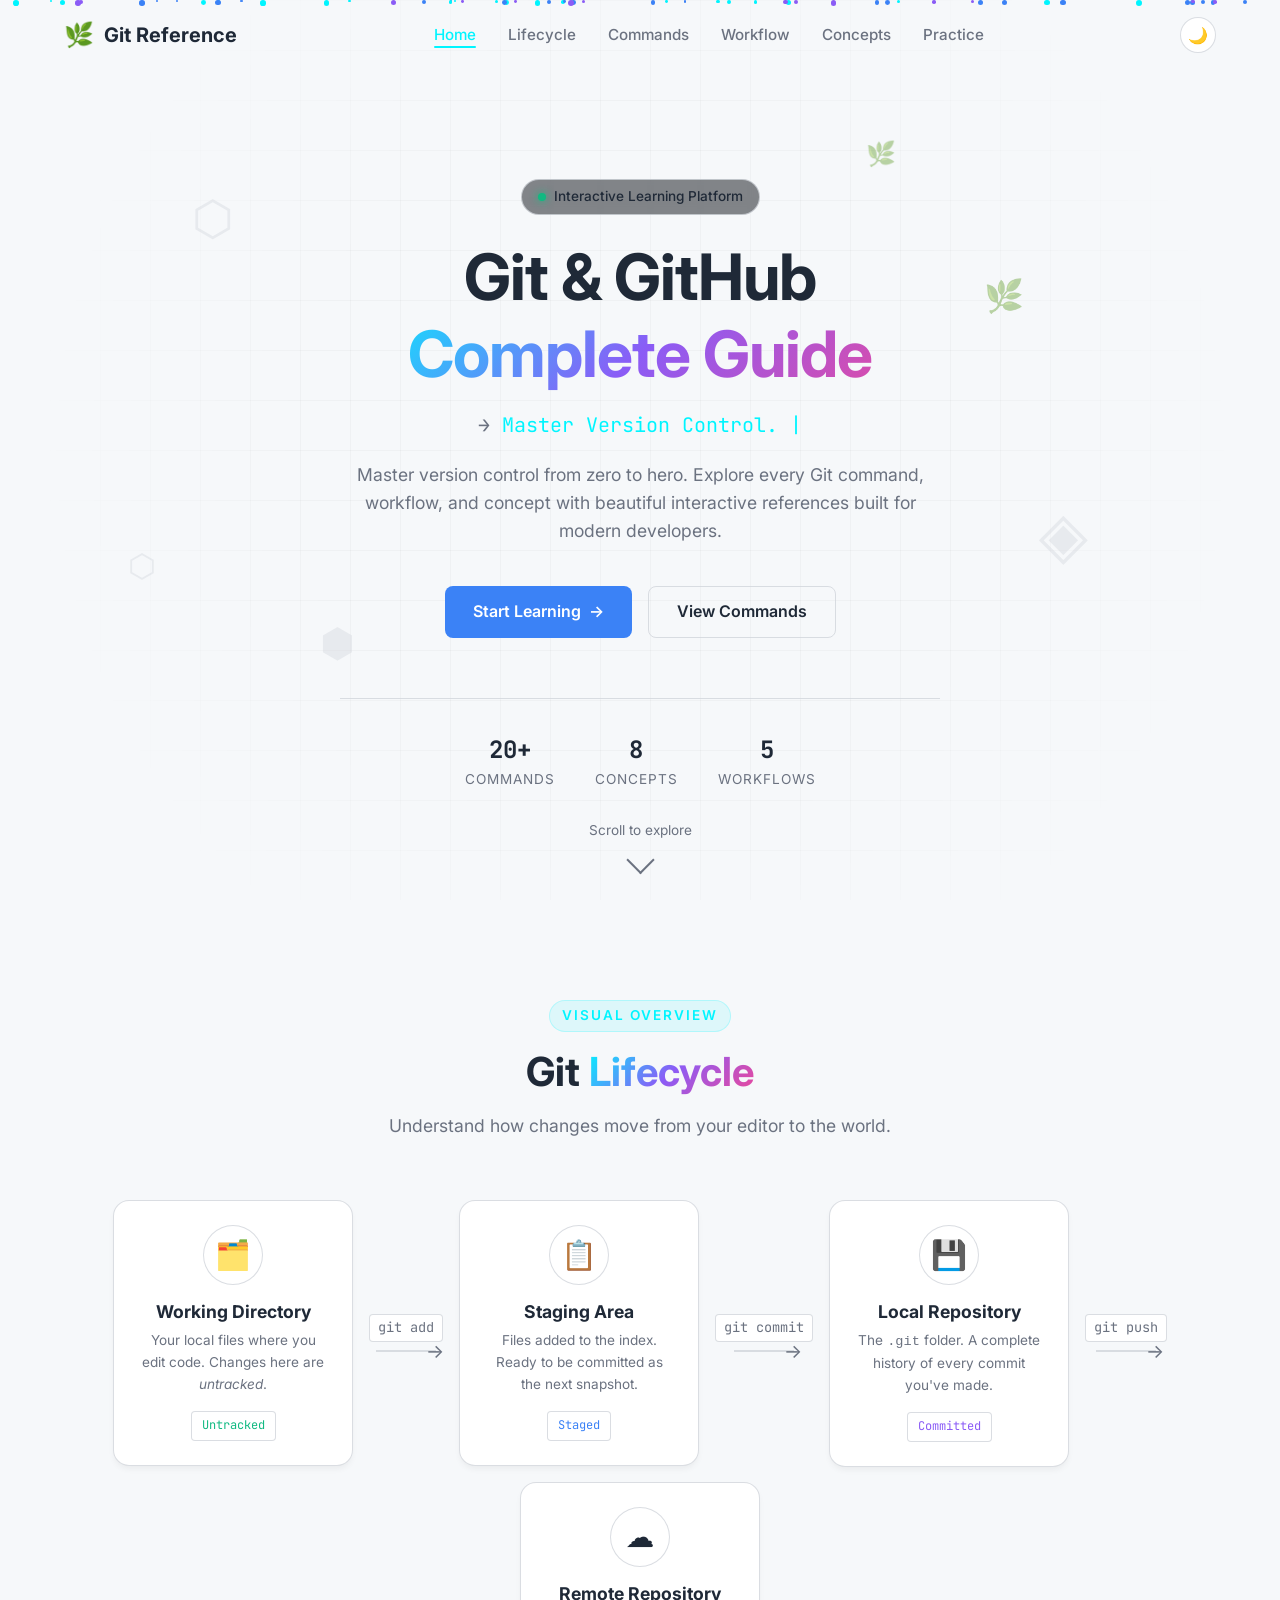
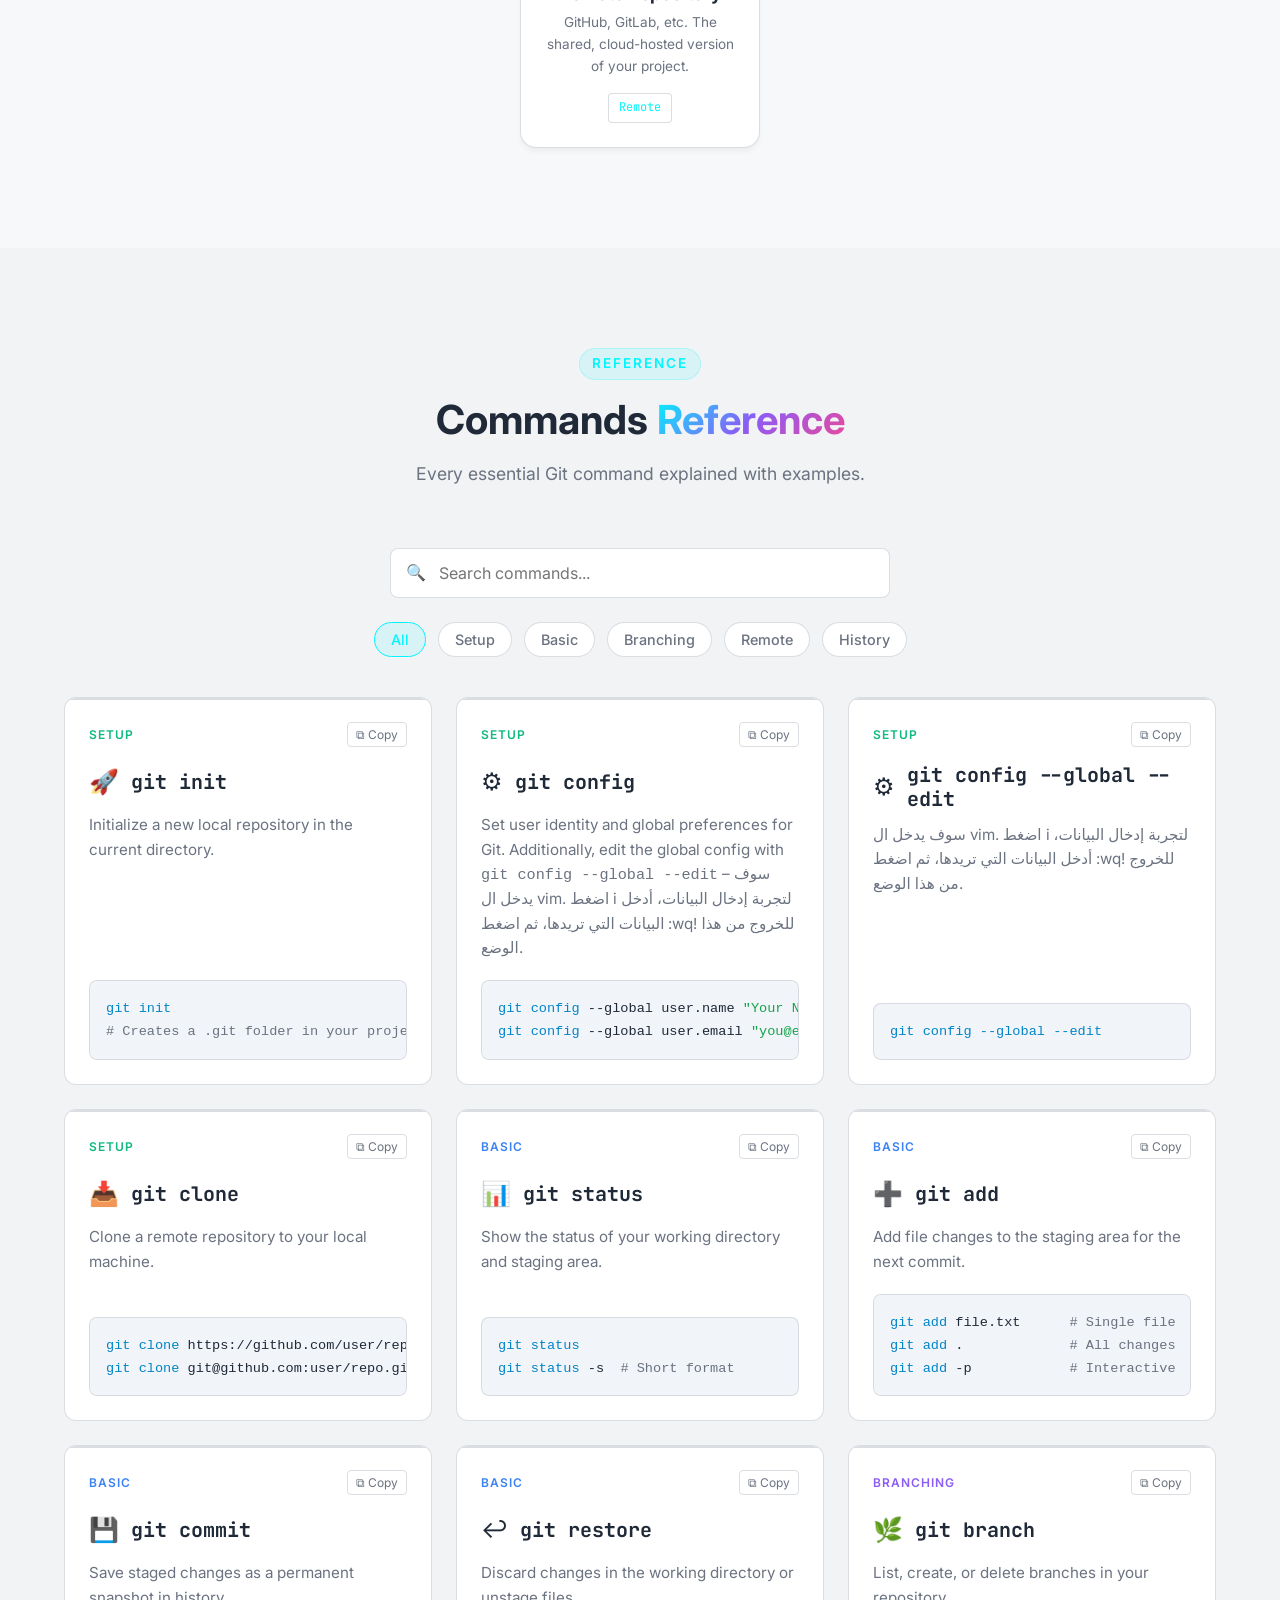
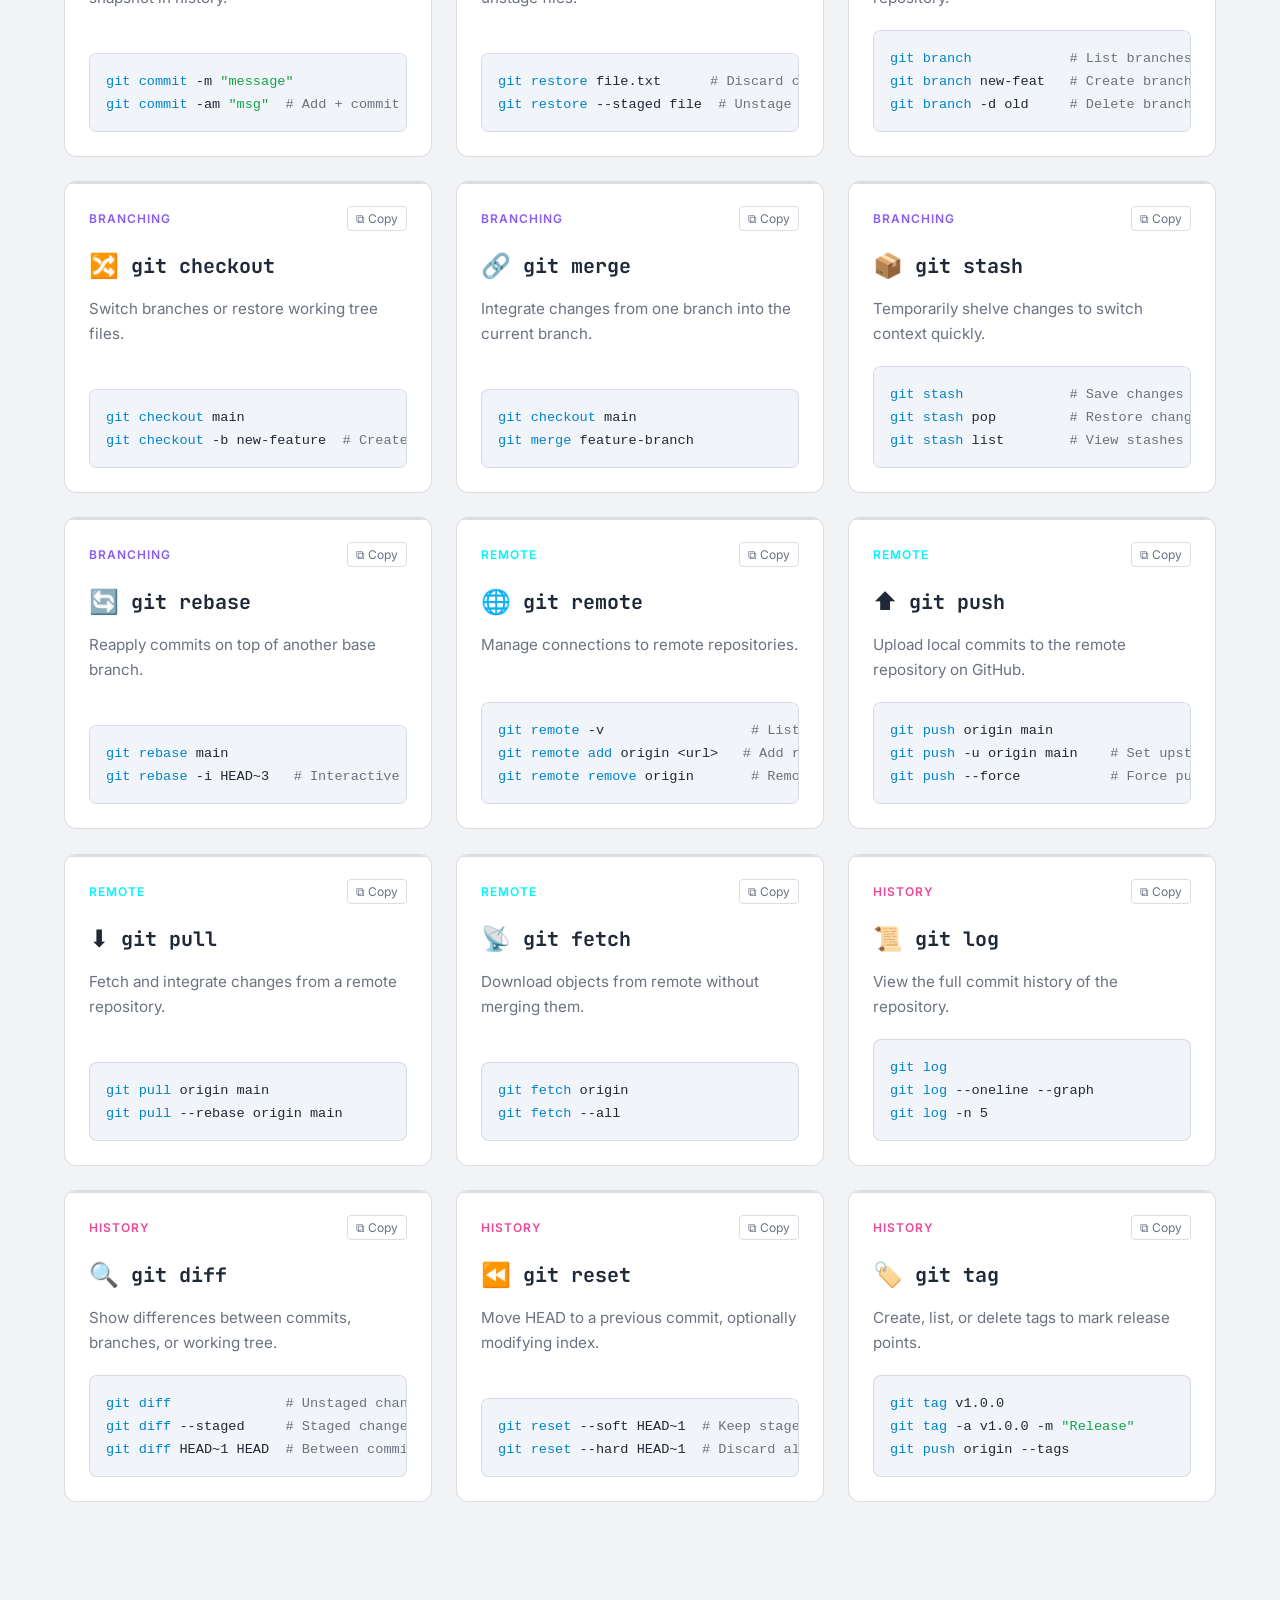
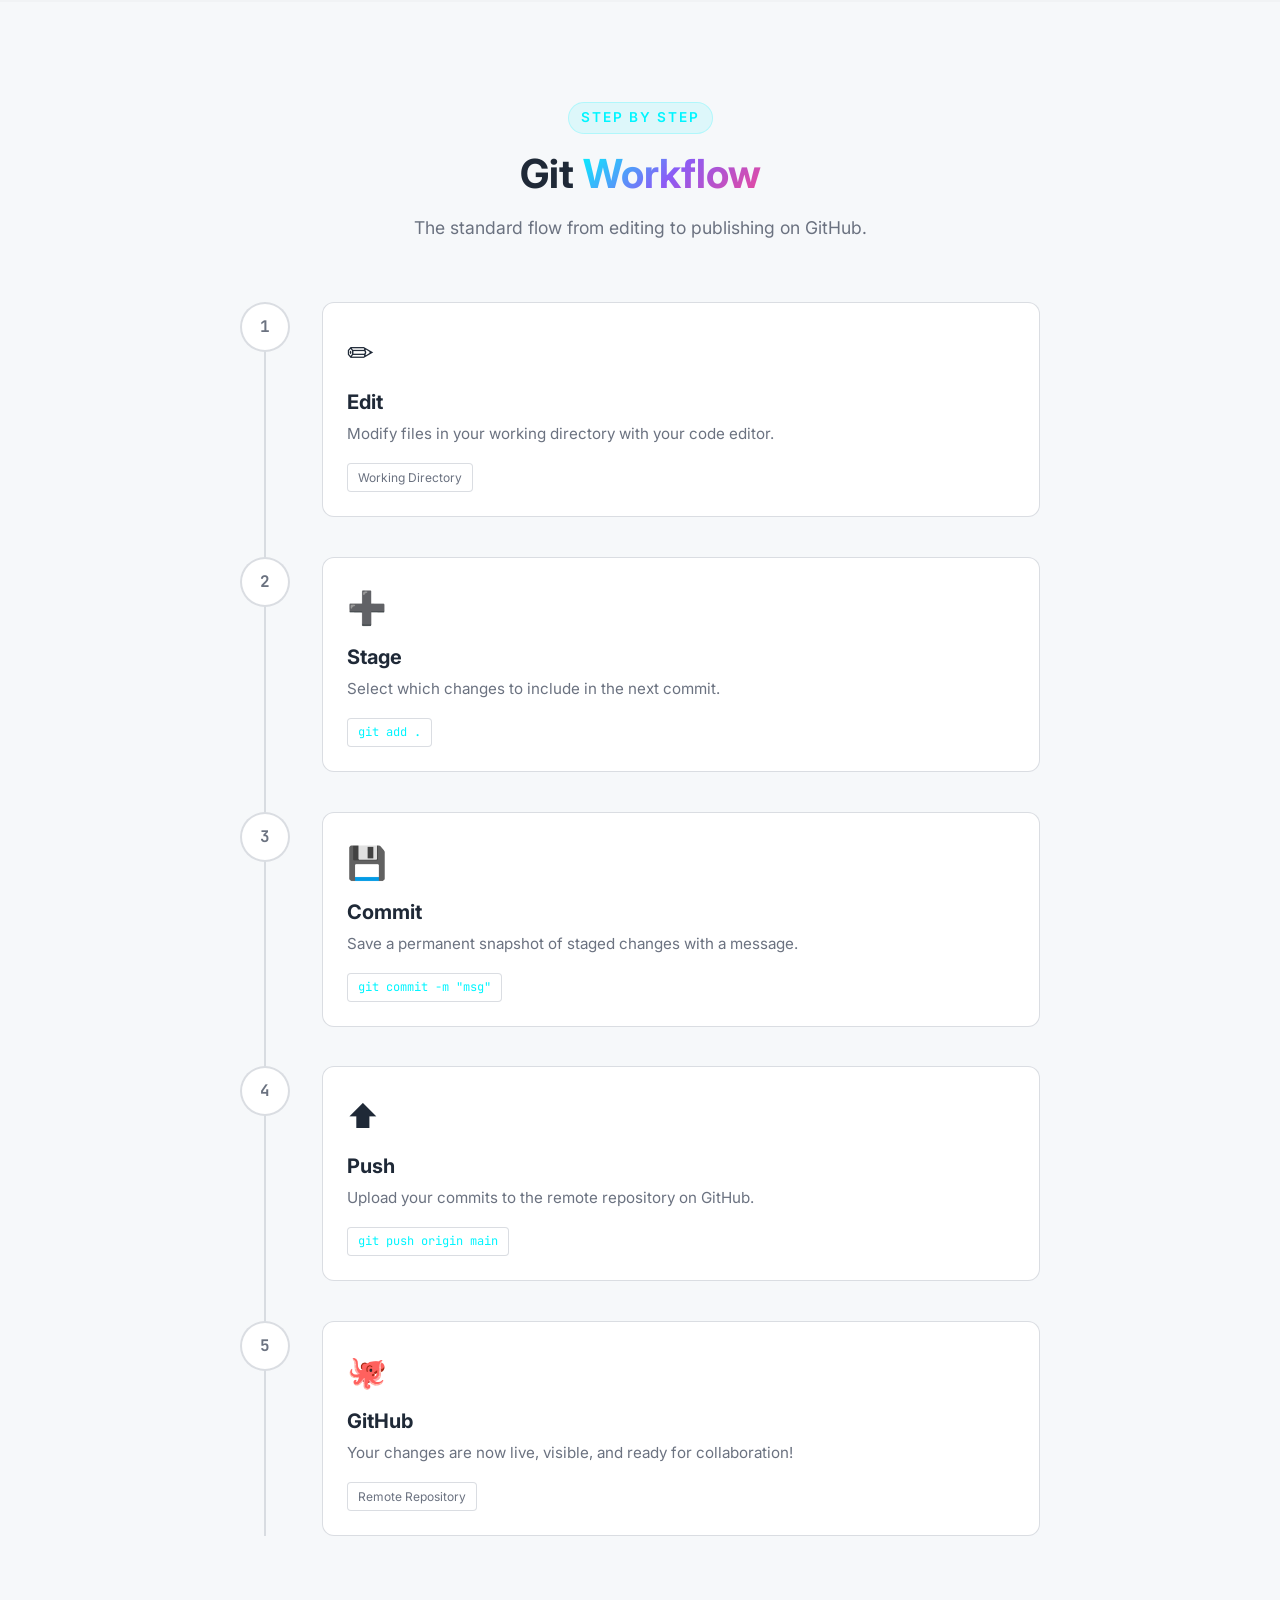
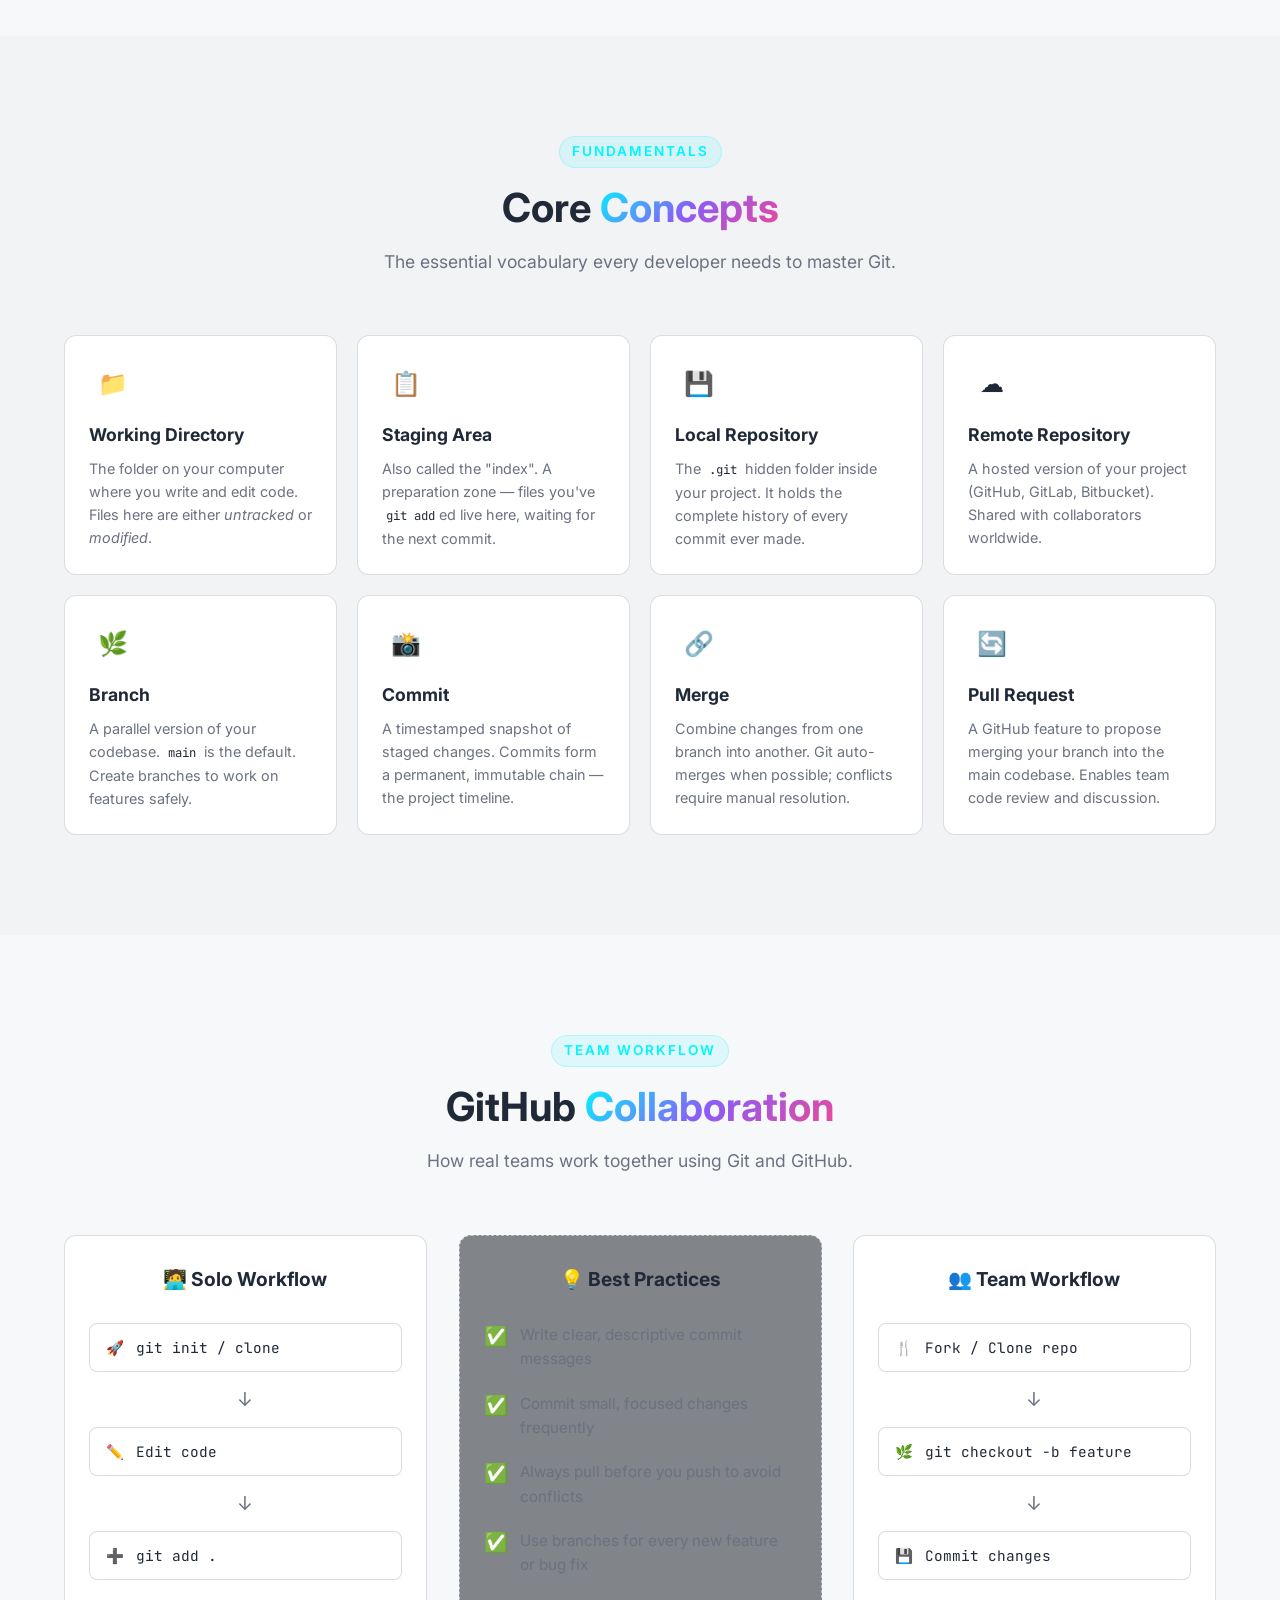
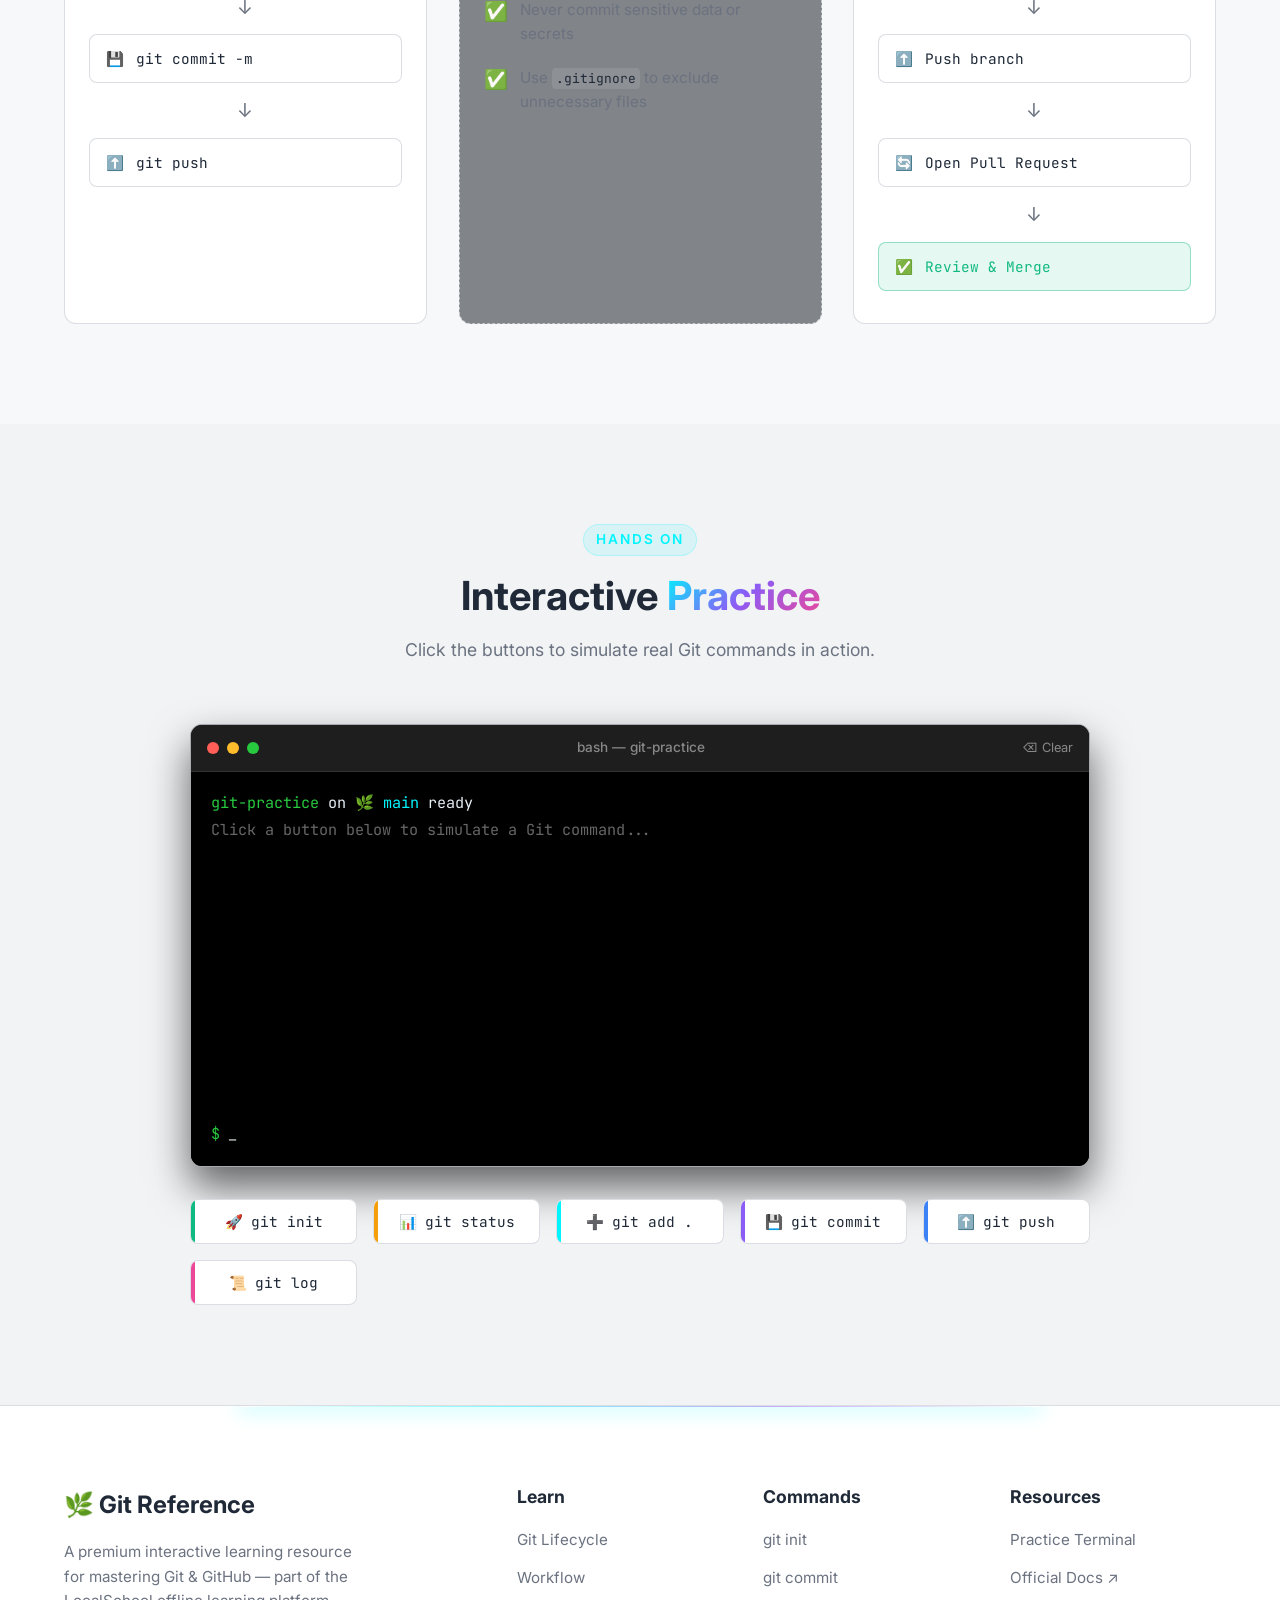
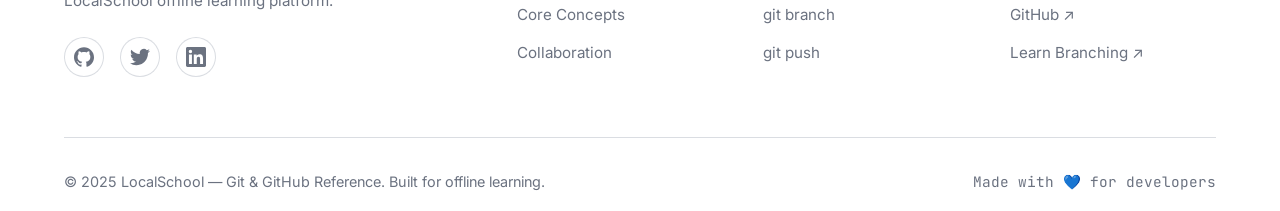
==== commit d7b42b62: "added new config text --edit" ====
--- a/Git& GitHub-course/git-reference/index.html
+++ b/Git& GitHub-course/git-reference/index.html
@@ -203,11 +203,24 @@
             <span class="cmd-icon">⚙️</span>
             <h3 class="cmd-name">git config</h3>
           </div>
-          <p class="cmd-desc">Set user identity and global preferences for Git.</p>
+          <p class="cmd-desc">Set user identity and global preferences for Git. Additionally, edit the global config with <code>git config --global --edit</code> – سوف يدخل ال vim. اضغط i لتجربة إدخال البيانات، أدخل البيانات التي تريدها، ثم اضغط :wq! للخروج من هذا الوضع.</p>
           <pre class="cmd-code"><code><span class="c-cmd">git config</span> --global user.name <span class="c-str">"Your Name"</span>
 <span class="c-cmd">git config</span> --global user.email <span class="c-str">"you@email.com"</span></code></pre>
         </div>
 
+        <div class="cmd-card reveal" data-category="Setup" data-cmd="git config --global --edit">
+          <div class="cmd-card-header">
+            <span class="cmd-cat-badge" style="--cat-clr:#10b981">Setup</span>
+            <button class="copy-btn" aria-label="Copy git config --global --edit command" data-copy="git config --global --edit">⧉ Copy</button>
+          </div>
+          <div class="cmd-title-row">
+            <span class="cmd-icon">⚙️</span>
+            <h3 class="cmd-name">git config --global --edit</h3>
+          </div>
+          <p class="cmd-desc">سوف يدخل ال vim. اضغط i لتجربة إدخال البيانات، أدخل البيانات التي تريدها، ثم اضغط :wq! للخروج من هذا الوضع.</p>
+          <pre class="cmd-code"><code><span class="c-cmd">git config --global --edit</span></code></pre>
+        </div>
+        
         <div class="cmd-card reveal" data-category="Setup" data-cmd="git clone">
           <div class="cmd-card-header">
             <span class="cmd-cat-badge" style="--cat-clr:#10b981">Setup</span>
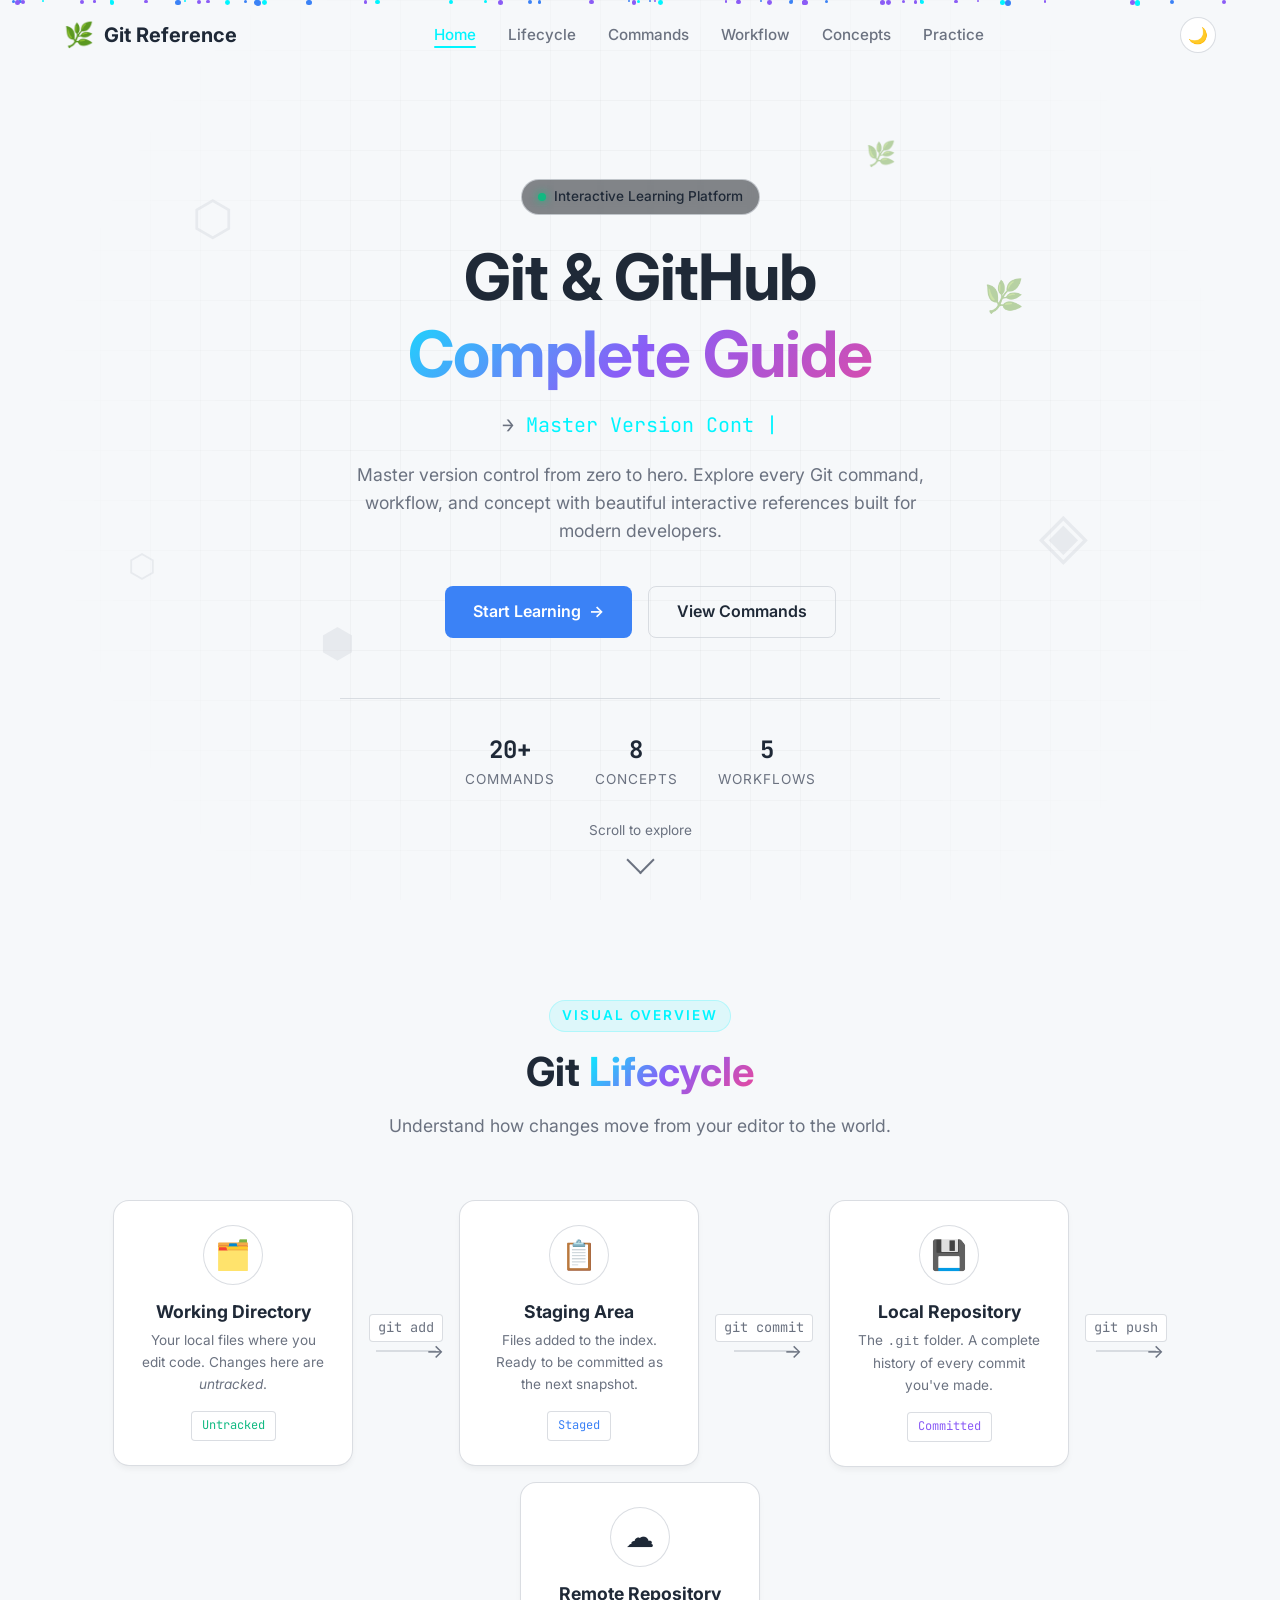
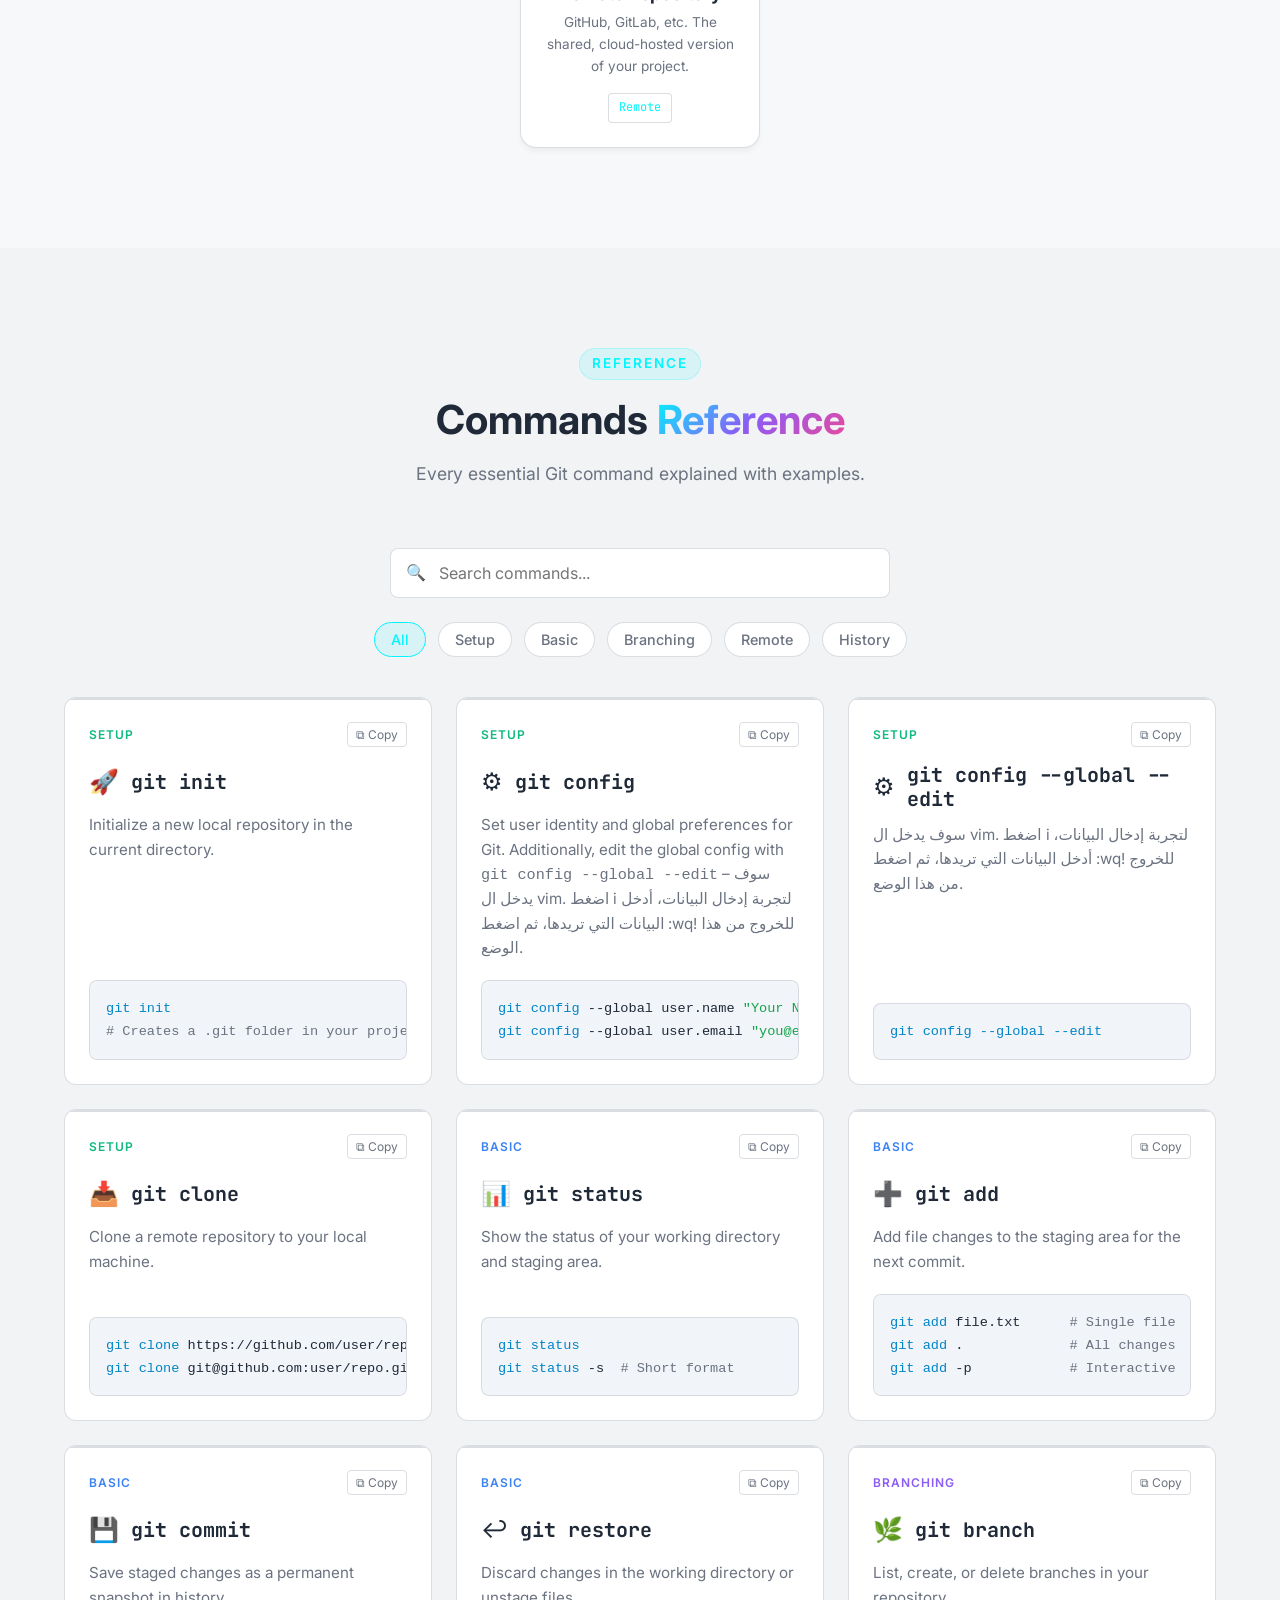
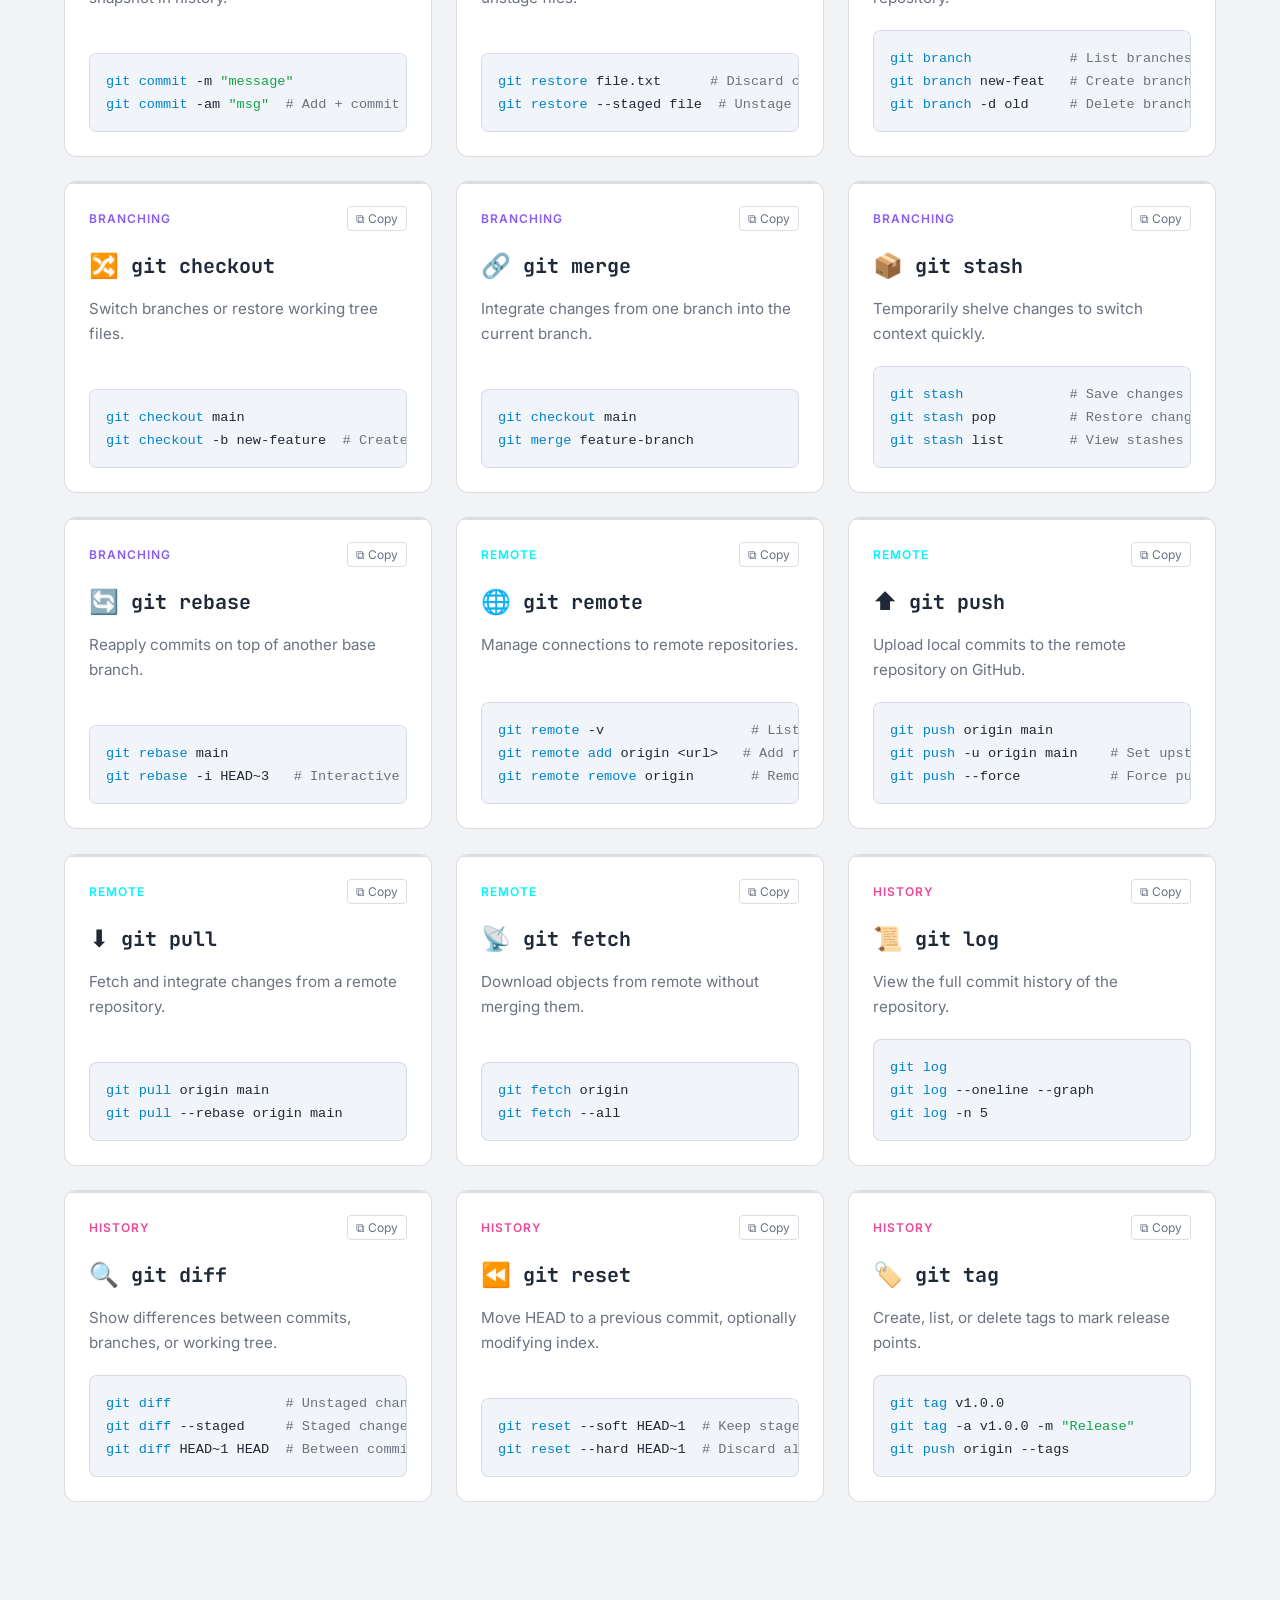
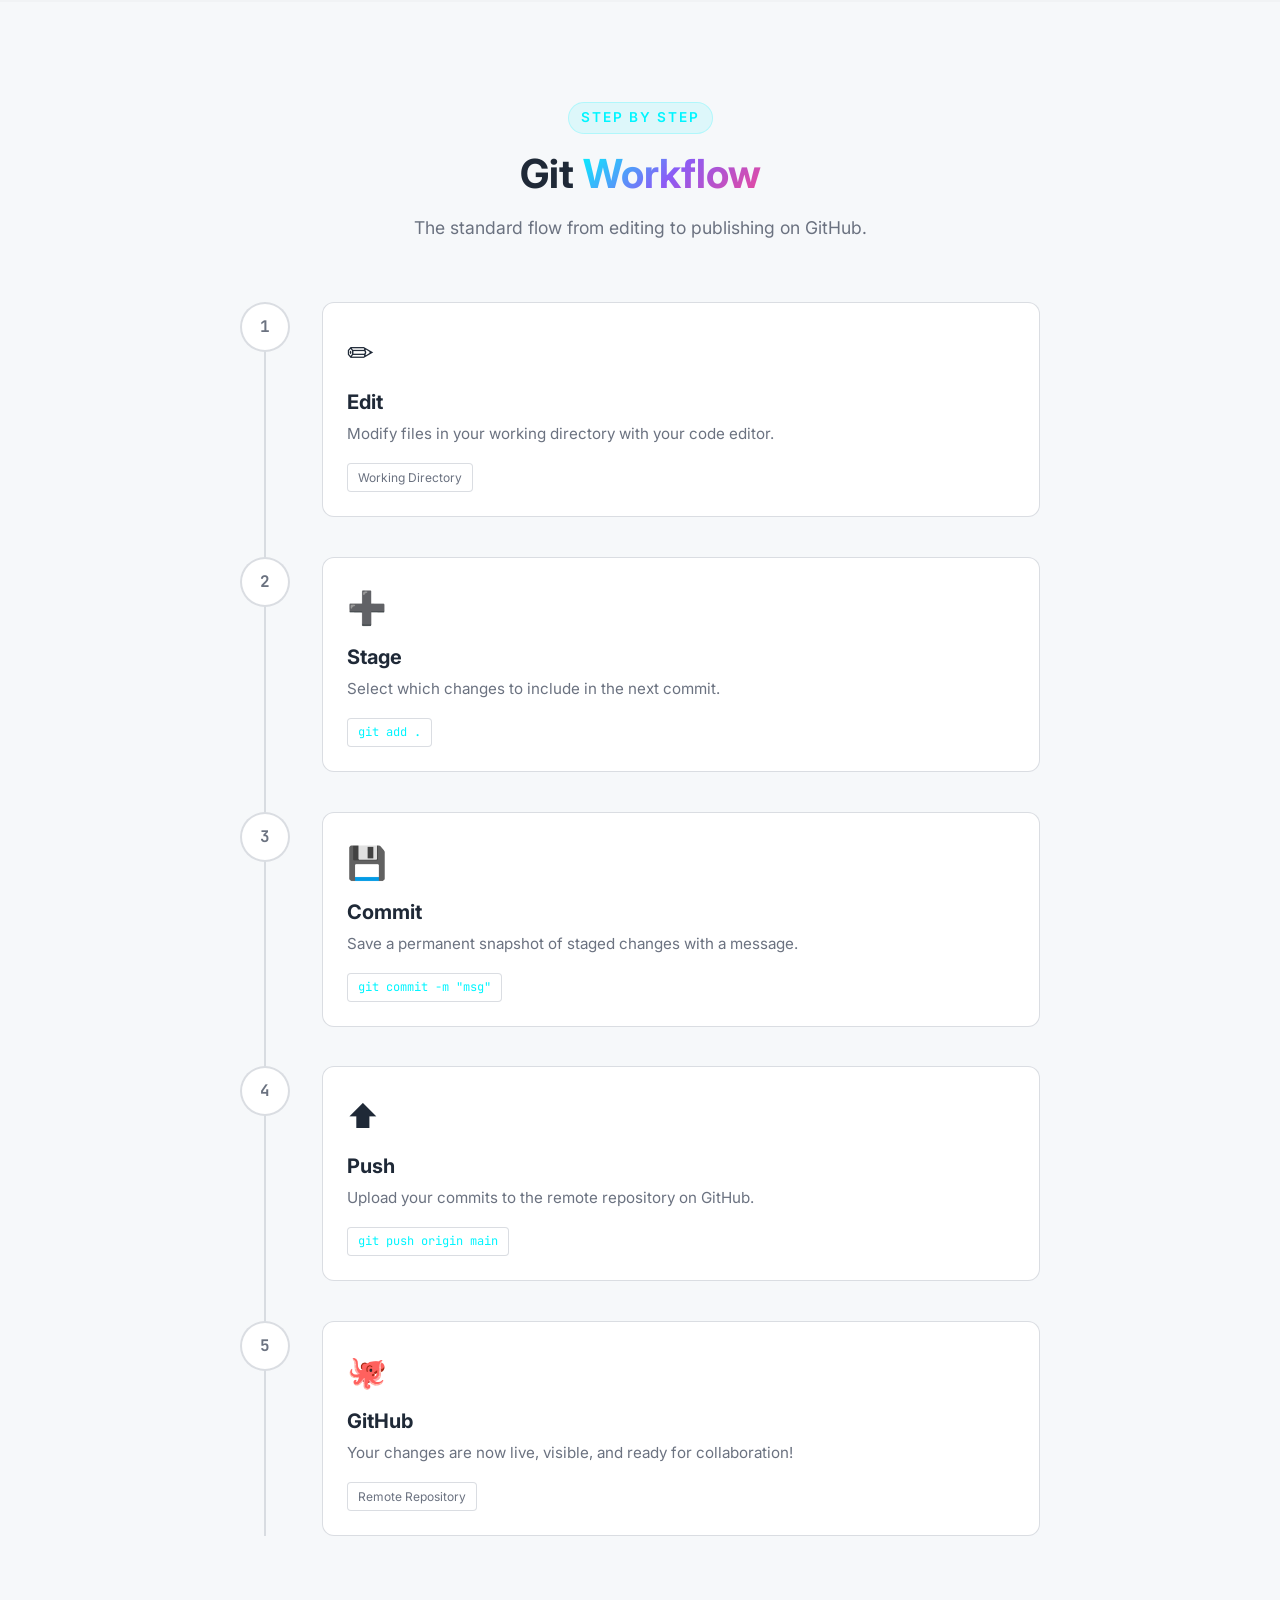
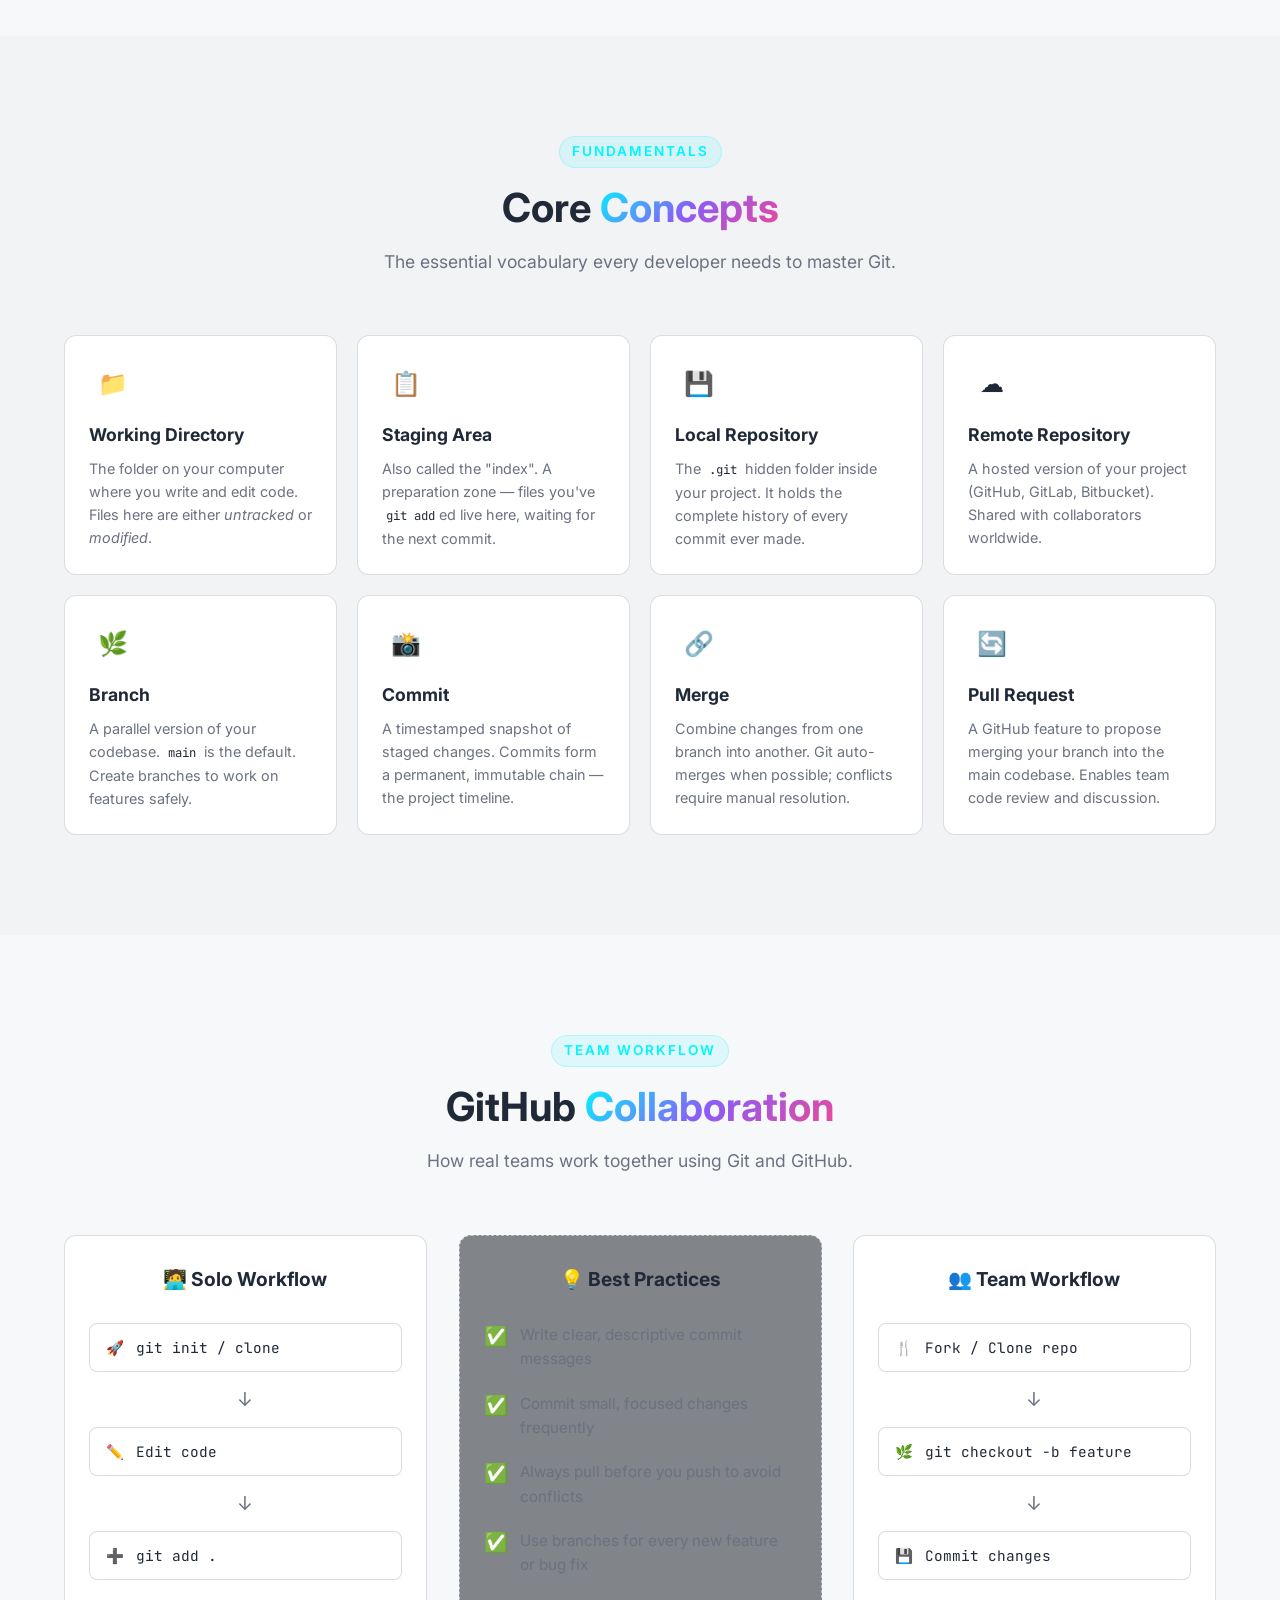
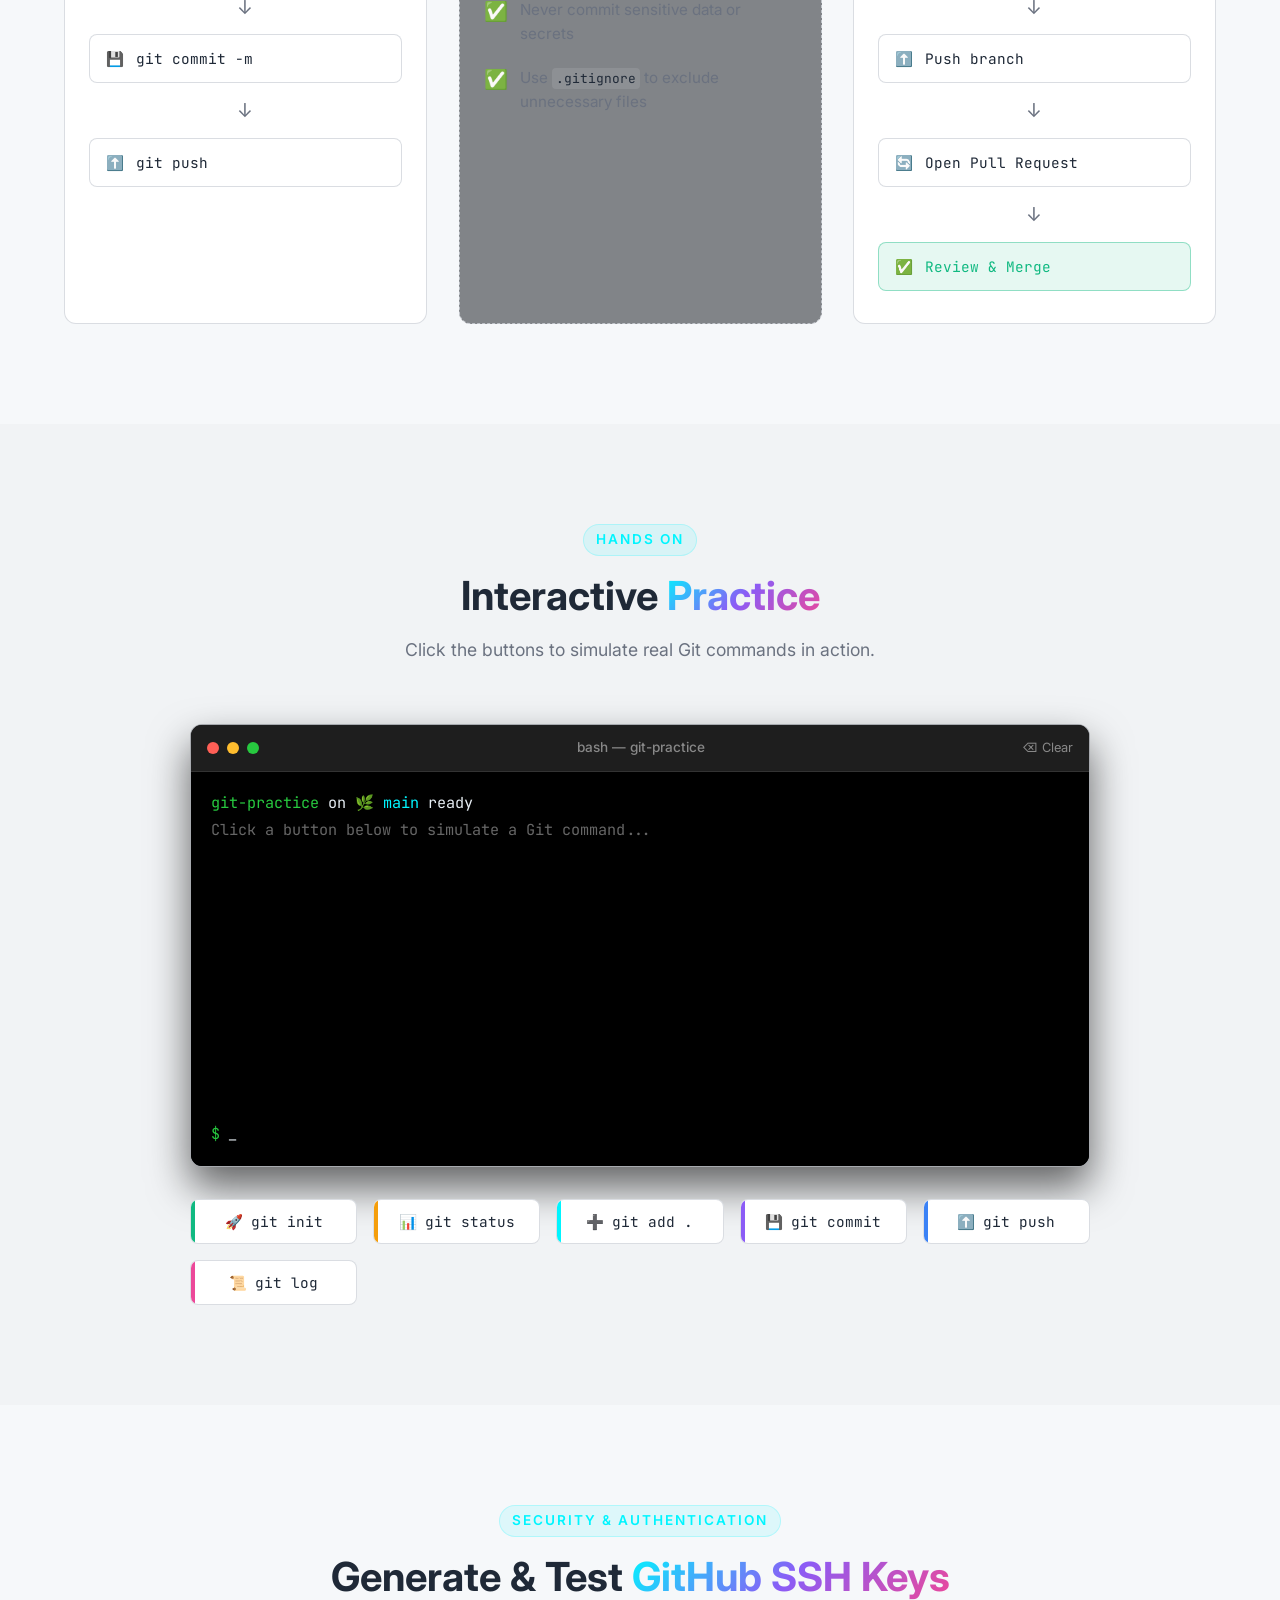
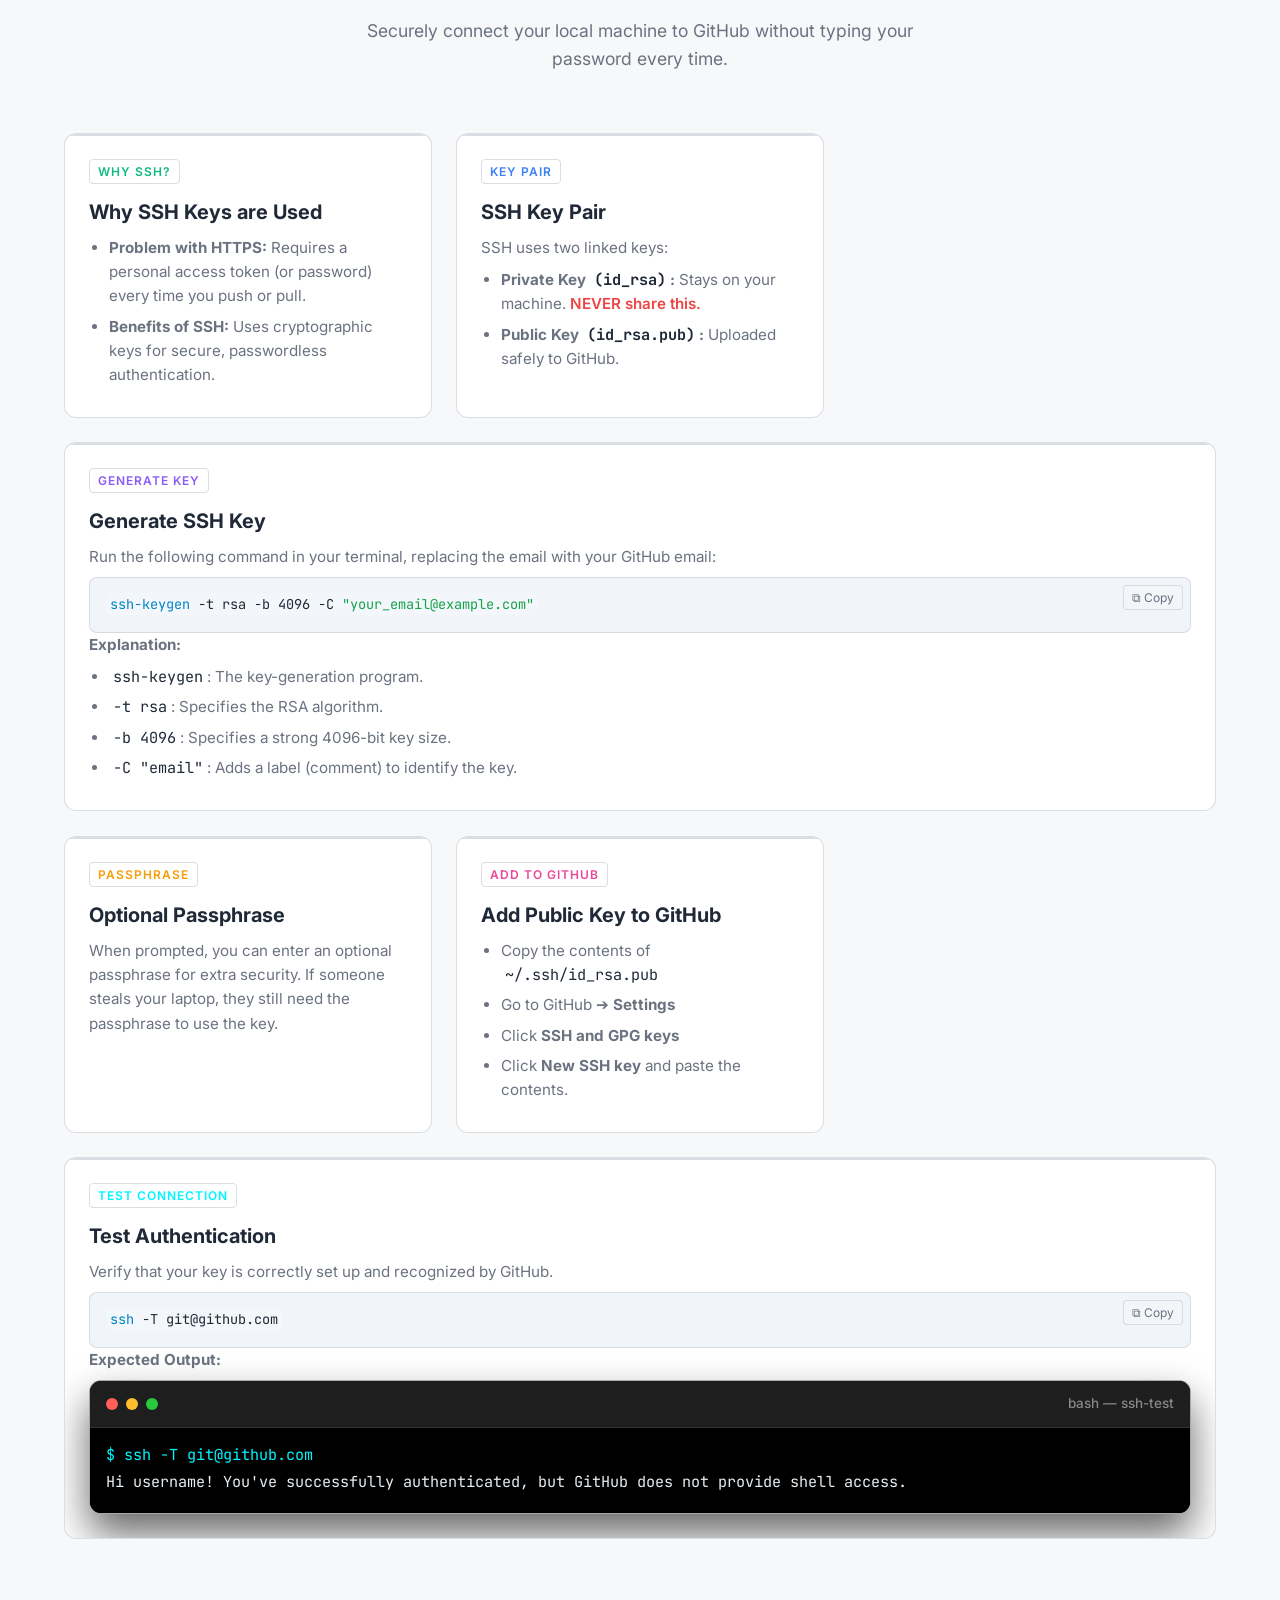
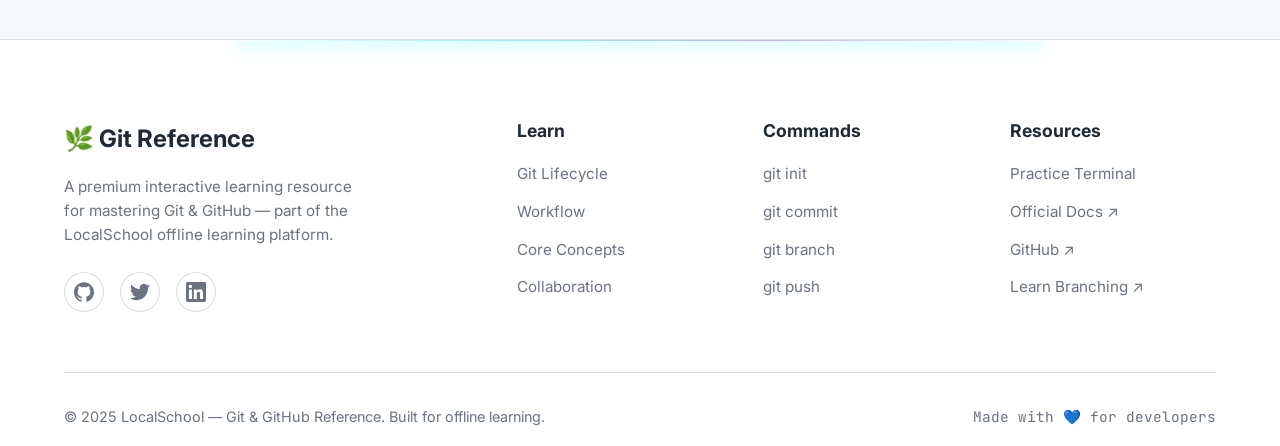
==== commit 9bd16aec: "modified css|html files" ====
--- a/Git& GitHub-course/git-reference/index.html
+++ b/Git& GitHub-course/git-reference/index.html
@@ -772,6 +772,120 @@
     </div>
   </section>
 
+  <!-- ===== GENERATE & TEST SSH KEYS SECTION ===== -->
+  <section id="ssh-keys" class="section">
+    <div class="container">
+      <div class="section-header reveal">
+        <span class="section-tag">Security & Authentication</span>
+        <h2 class="section-title">Generate & Test <span class="gradient-text">GitHub SSH Keys</span></h2>
+        <p class="section-desc">Securely connect your local machine to GitHub without typing your password every time.</p>
+      </div>
+      
+      <div class="ssh-grid">
+        <!-- 1. Why SSH Keys are Used -->
+        <div class="ssh-card reveal" data-category="Security">
+          <div class="card-header">
+            <span class="card-badge" style="--cat-clr:#10b981">Why SSH?</span>
+          </div>
+          <h3 class="card-title">Why SSH Keys are Used</h3>
+          <ul class="card-list">
+            <li><strong>Problem with HTTPS:</strong> Requires a personal access token (or password) every time you push or pull.</li>
+            <li><strong>Benefits of SSH:</strong> Uses cryptographic keys for secure, passwordless authentication.</li>
+          </ul>
+        </div>
+
+        <!-- 2. SSH Key Pair -->
+        <div class="ssh-card reveal" data-category="Security">
+          <div class="card-header">
+            <span class="card-badge" style="--cat-clr:#3b82f6">Key Pair</span>
+          </div>
+          <h3 class="card-title">SSH Key Pair</h3>
+          <p>SSH uses two linked keys:</p>
+          <ul class="card-list mt-2">
+            <li><strong>Private Key <code>(id_rsa)</code>:</strong> Stays on your machine. <span class="text-danger font-semibold">NEVER share this.</span></li>
+            <li><strong>Public Key <code>(id_rsa.pub)</code>:</strong> Uploaded safely to GitHub.</li>
+          </ul>
+        </div>
+
+        <!-- 3. Generate SSH Key -->
+        <div class="ssh-card reveal" style="grid-column: 1 / -1;" data-category="Security">
+          <div class="card-header">
+            <span class="card-badge" style="--cat-clr:#8b5cf6">Generate Key</span>
+          </div>
+          <h3 class="card-title">Generate SSH Key</h3>
+          <p class="mb-4">Run the following command in your terminal, replacing the email with your GitHub email:</p>
+          
+          <div class="ssh-code-wrapper">
+            <pre class="cmd-code"><code><span class="c-cmd">ssh-keygen</span> -t rsa -b 4096 -C <span class="c-str">"your_email@example.com"</span></code></pre>
+            <button class="copy-btn ssh-copy" aria-label="Copy ssh-keygen command" data-copy='ssh-keygen -t rsa -b 4096 -C "your_email@example.com"'>⧉ Copy</button>
+          </div>
+          
+          <div class="ssh-explanation mt-4">
+            <p><strong>Explanation:</strong></p>
+            <ul class="card-list">
+              <li><code>ssh-keygen</code>: The key-generation program.</li>
+              <li><code>-t rsa</code>: Specifies the RSA algorithm.</li>
+              <li><code>-b 4096</code>: Specifies a strong 4096-bit key size.</li>
+              <li><code>-C "email"</code>: Adds a label (comment) to identify the key.</li>
+            </ul>
+          </div>
+        </div>
+
+        <!-- 4. Passphrase -->
+        <div class="ssh-card reveal" data-category="Security">
+          <div class="card-header">
+            <span class="card-badge" style="--cat-clr:#f59e0b">Passphrase</span>
+          </div>
+          <h3 class="card-title">Optional Passphrase</h3>
+          <p>When prompted, you can enter an optional passphrase for extra security. If someone steals your laptop, they still need the passphrase to use the key.</p>
+        </div>
+
+        <!-- 5. Add Public Key to GitHub -->
+        <div class="ssh-card reveal" data-category="Security">
+          <div class="card-header">
+            <span class="card-badge" style="--cat-clr:#ec4899">Add to GitHub</span>
+          </div>
+          <h3 class="card-title">Add Public Key to GitHub</h3>
+          <ol class="card-list">
+            <li>Copy the contents of <code>~/.ssh/id_rsa.pub</code></li>
+            <li>Go to GitHub ➔ <strong>Settings</strong></li>
+            <li>Click <strong>SSH and GPG keys</strong></li>
+            <li>Click <strong>New SSH key</strong> and paste the contents.</li>
+          </ol>
+        </div>
+
+        <!-- 6. Test Authentication -->
+        <div class="ssh-card reveal" style="grid-column: 1 / -1;" data-category="Security">
+          <div class="card-header">
+            <span class="card-badge" style="--cat-clr:#00f5ff">Test Connection</span>
+          </div>
+          <h3 class="card-title">Test Authentication</h3>
+          <p class="mb-4">Verify that your key is correctly set up and recognized by GitHub.</p>
+          
+          <div class="ssh-code-wrapper mb-4">
+            <pre class="cmd-code"><code><span class="c-cmd">ssh</span> -T git@github.com</code></pre>
+            <button class="copy-btn ssh-copy" aria-label="Copy ssh test command" data-copy="ssh -T git@github.com">⧉ Copy</button>
+          </div>
+
+          <p><strong>Expected Output:</strong></p>
+          <div class="terminal-window ssh-term mt-2">
+            <div class="terminal-titlebar">
+              <div class="term-dots">
+                <span class="td td-red"></span><span class="td td-yellow"></span><span class="td td-green"></span>
+              </div>
+              <span class="term-title">bash — ssh-test</span>
+            </div>
+            <div class="terminal-body" style="height: auto; padding: 16px;">
+              <div class="term-line"><span class="term-cyan">$ ssh -T git@github.com</span></div>
+              <div class="term-line term-white mt-2">Hi username! You've successfully authenticated, but GitHub does not provide shell access.</div>
+            </div>
+          </div>
+        </div>
+
+      </div>
+    </div>
+  </section>
+
   <!-- ===== FOOTER ===== -->
   <footer class="site-footer">
     <div class="footer-glow" aria-hidden="true"></div>
--- a/Git& GitHub-course/git-reference/style.css
+++ b/Git& GitHub-course/git-reference/style.css
@@ -1306,6 +1306,120 @@
 }
 
 /* =========================================
+   13.5 SSH Keys Section (Generate & Test)
+   ========================================= */
+.ssh-grid {
+  display: grid;
+  grid-template-columns: repeat(auto-fill, minmax(320px, 1fr));
+  gap: 24px;
+}
+
+.ssh-card {
+  background: var(--bg-card);
+  border: 1px solid var(--border);
+  border-radius: 12px;
+  padding: 24px;
+  transition: var(--transition);
+  position: relative;
+  overflow: hidden;
+  display: flex;
+  flex-direction: column;
+}
+
+.ssh-card:hover {
+  transform: translateY(-4px);
+  box-shadow: var(--shadow-lg);
+  border-color: rgba(255, 255, 255, 0.1);
+}
+
+.ssh-card::before {
+  content: '';
+  position: absolute;
+  top: 0;
+  left: 0;
+  width: 100%;
+  height: 2px;
+  background: var(--border);
+  transition: var(--transition);
+}
+
+.ssh-card:hover::before {
+  background: var(--cyan);
+  box-shadow: 0 0 10px var(--cyan);
+}
+
+.ssh-card .card-header {
+  margin-bottom: 16px;
+}
+
+.ssh-card .card-badge {
+  font-size: 0.75rem;
+  text-transform: uppercase;
+  letter-spacing: 1px;
+  font-weight: 600;
+  color: var(--cat-clr);
+  background: rgba(255, 255, 255, 0.05);
+  padding: 4px 8px;
+  border-radius: 4px;
+  border: 1px solid var(--border);
+}
+
+.ssh-card .card-title {
+  font-size: 1.25rem;
+  margin-bottom: 12px;
+  color: var(--text-main);
+}
+
+.ssh-card p {
+  color: var(--text-muted);
+  font-size: 0.95rem;
+  margin-bottom: 8px;
+}
+
+.ssh-card .card-list {
+  list-style: disc;
+  margin-left: 20px;
+  color: var(--text-muted);
+  font-size: 0.95rem;
+}
+
+.ssh-card .card-list li {
+  margin-bottom: 6px;
+}
+
+.ssh-card code {
+  font-family: var(--font-mono);
+  background: rgba(255, 255, 255, 0.1);
+  padding: 2px 4px;
+  border-radius: 4px;
+  color: var(--text-main);
+}
+
+.text-danger {
+  color: var(--red);
+}
+
+.font-semibold {
+  font-weight: 600;
+}
+
+.ssh-code-wrapper {
+  position: relative;
+}
+
+.ssh-copy {
+  position: absolute;
+  top: 8px;
+  right: 8px;
+  background: rgba(255,255,255,0.1);
+}
+
+.ssh-term {
+  margin-bottom: 0;
+}
+
+/* =========================================
+
    14. Footer
    ========================================= */
 .site-footer {
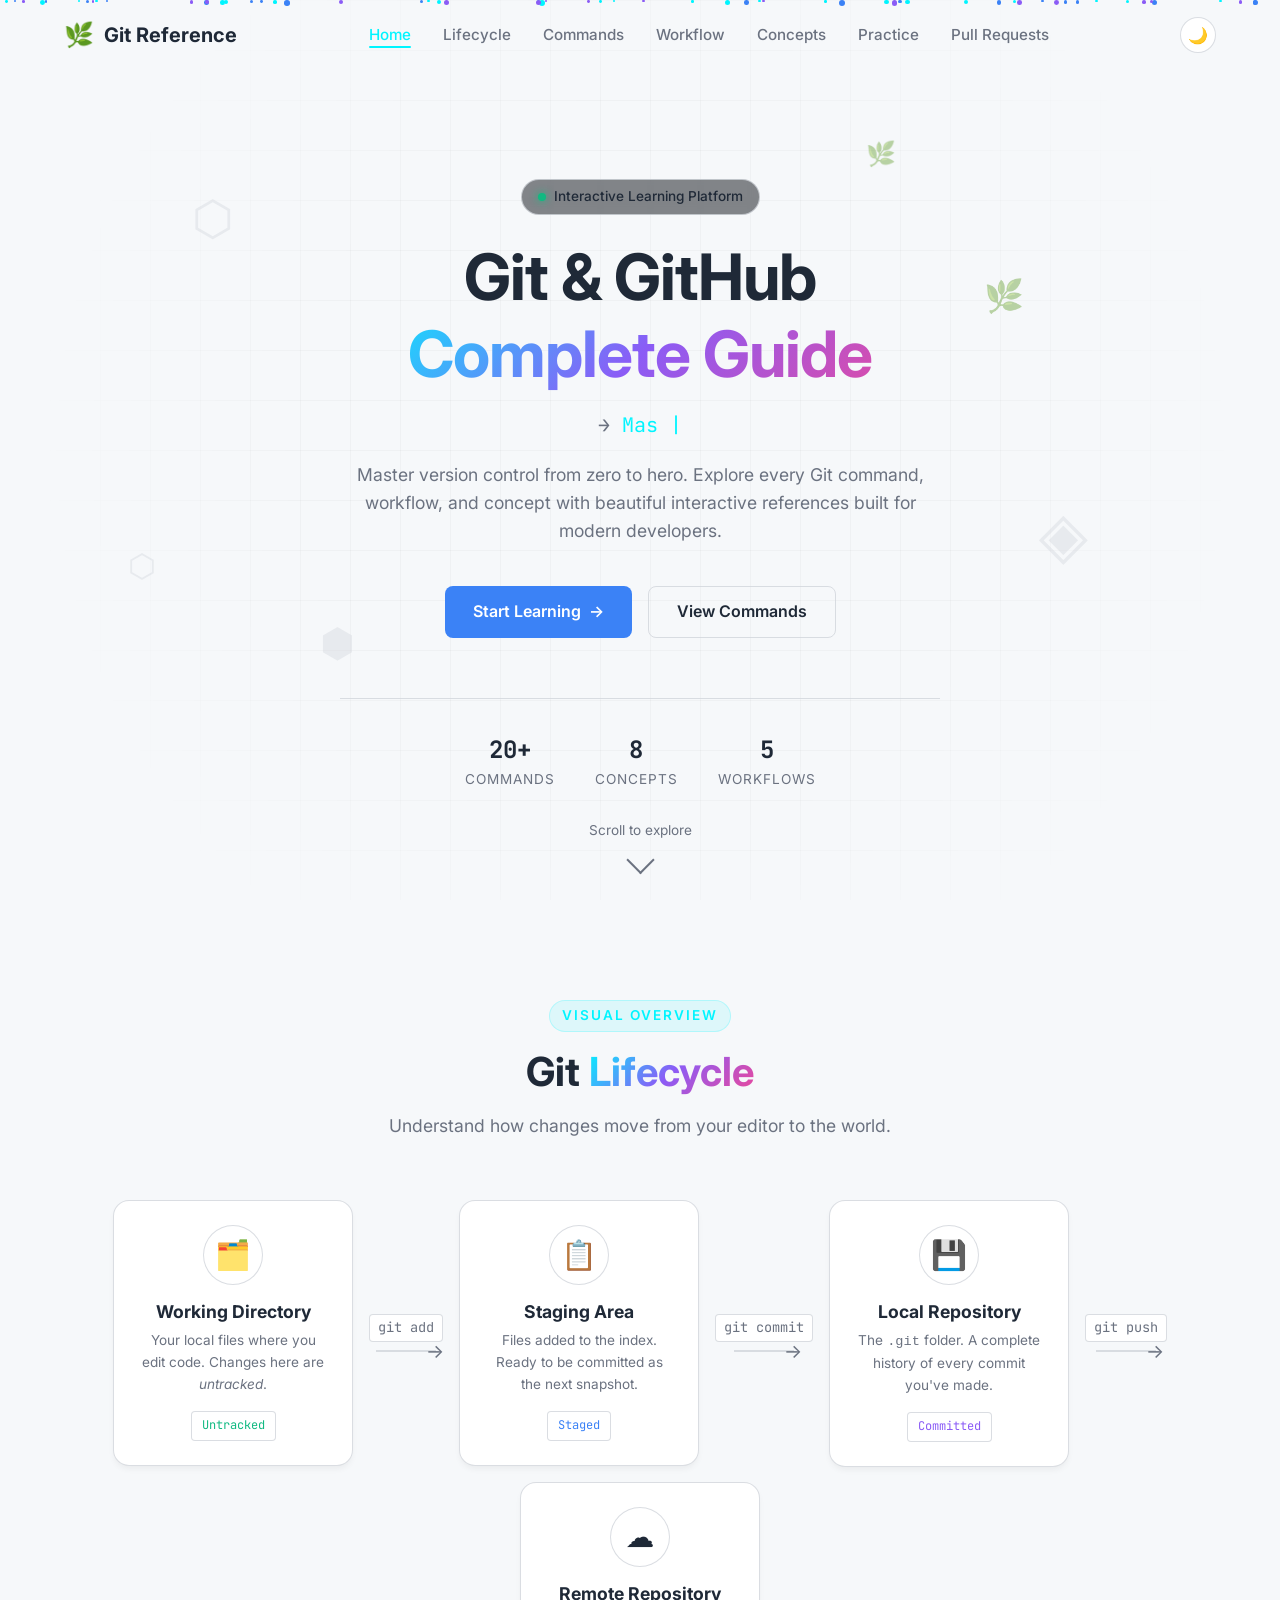
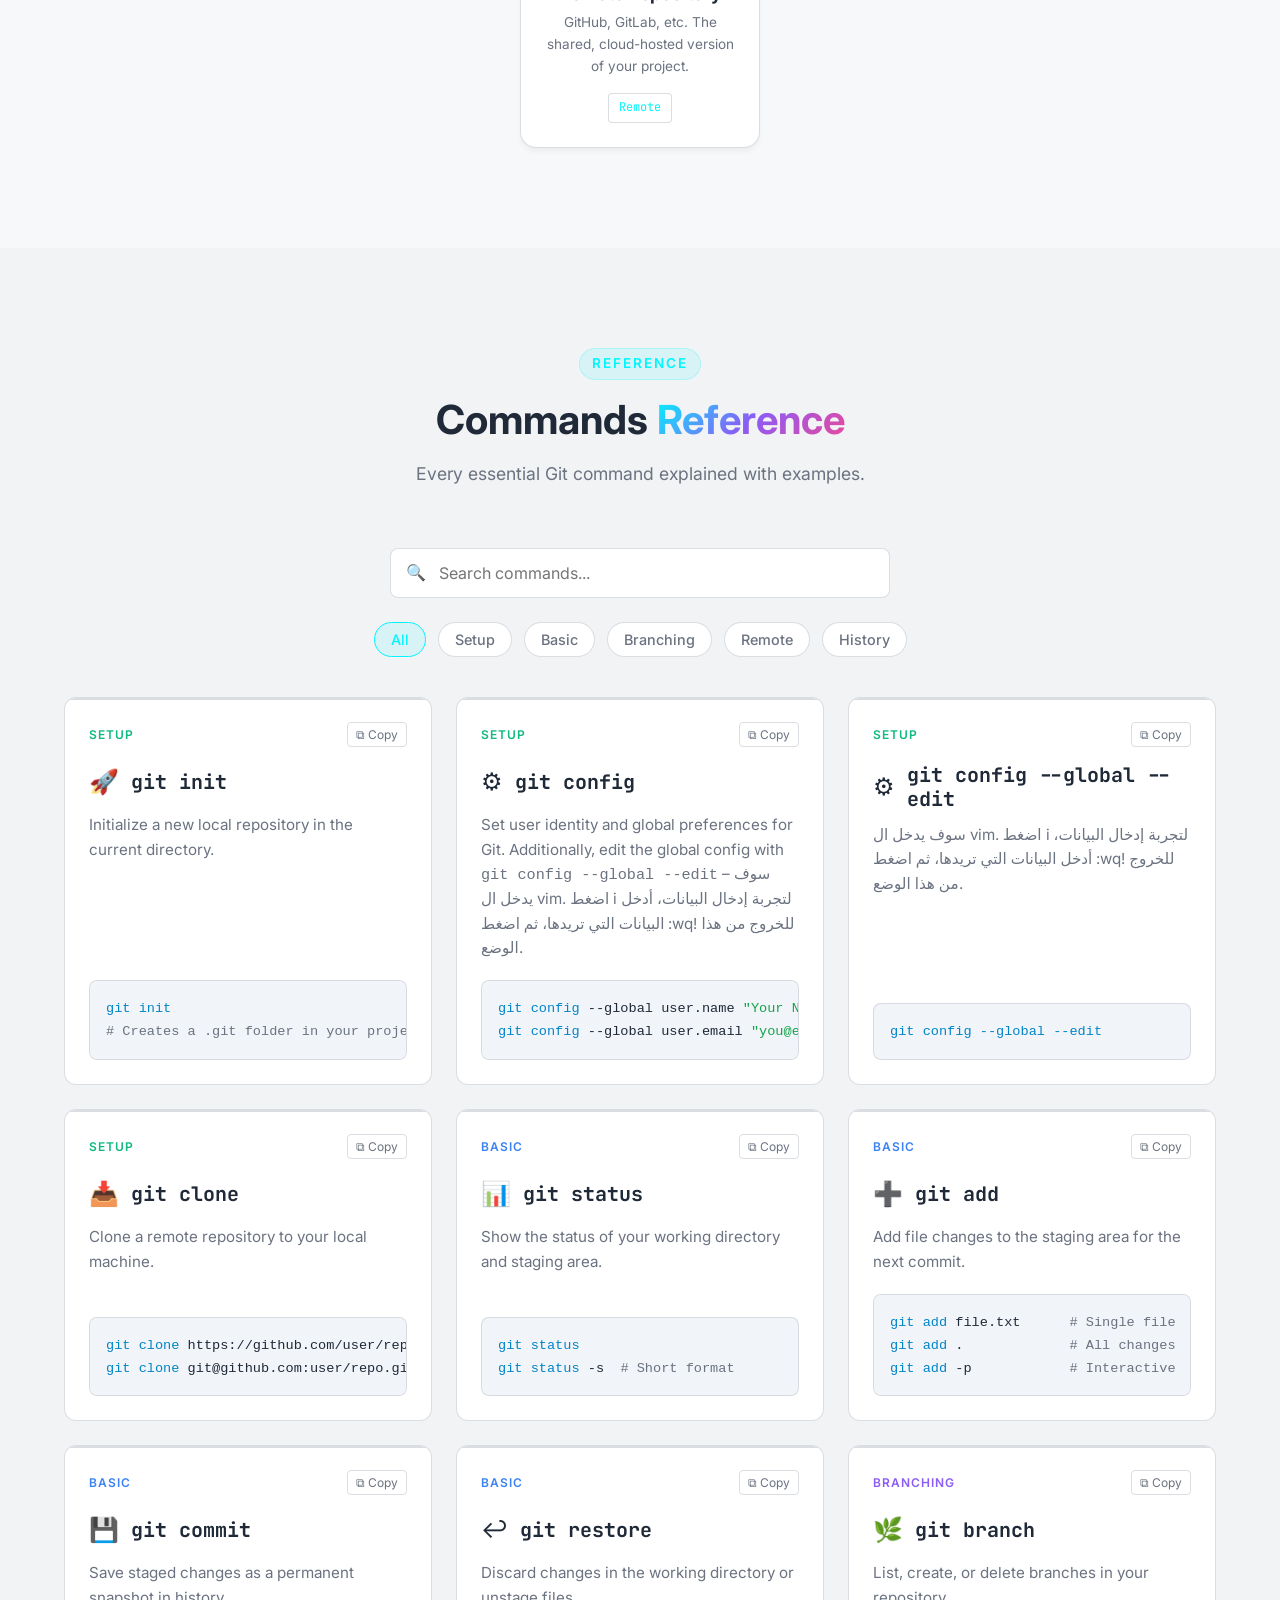
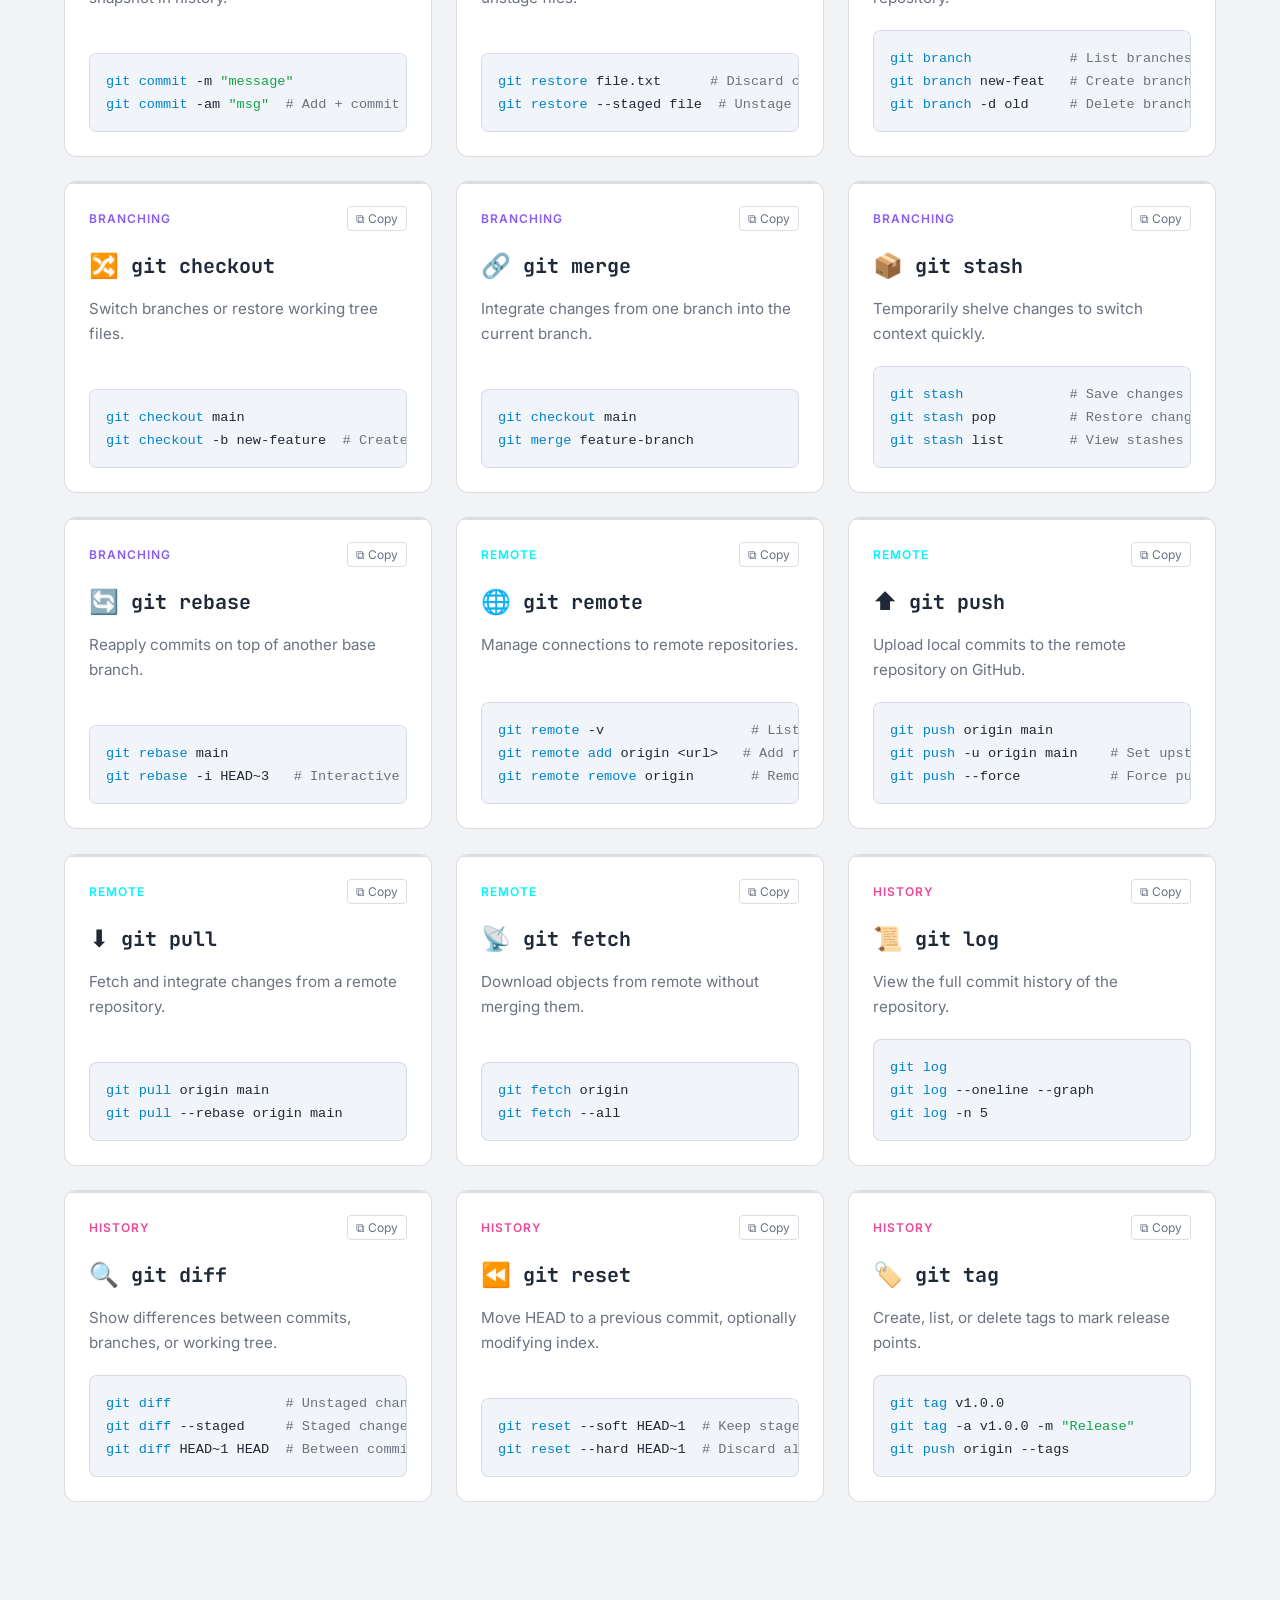
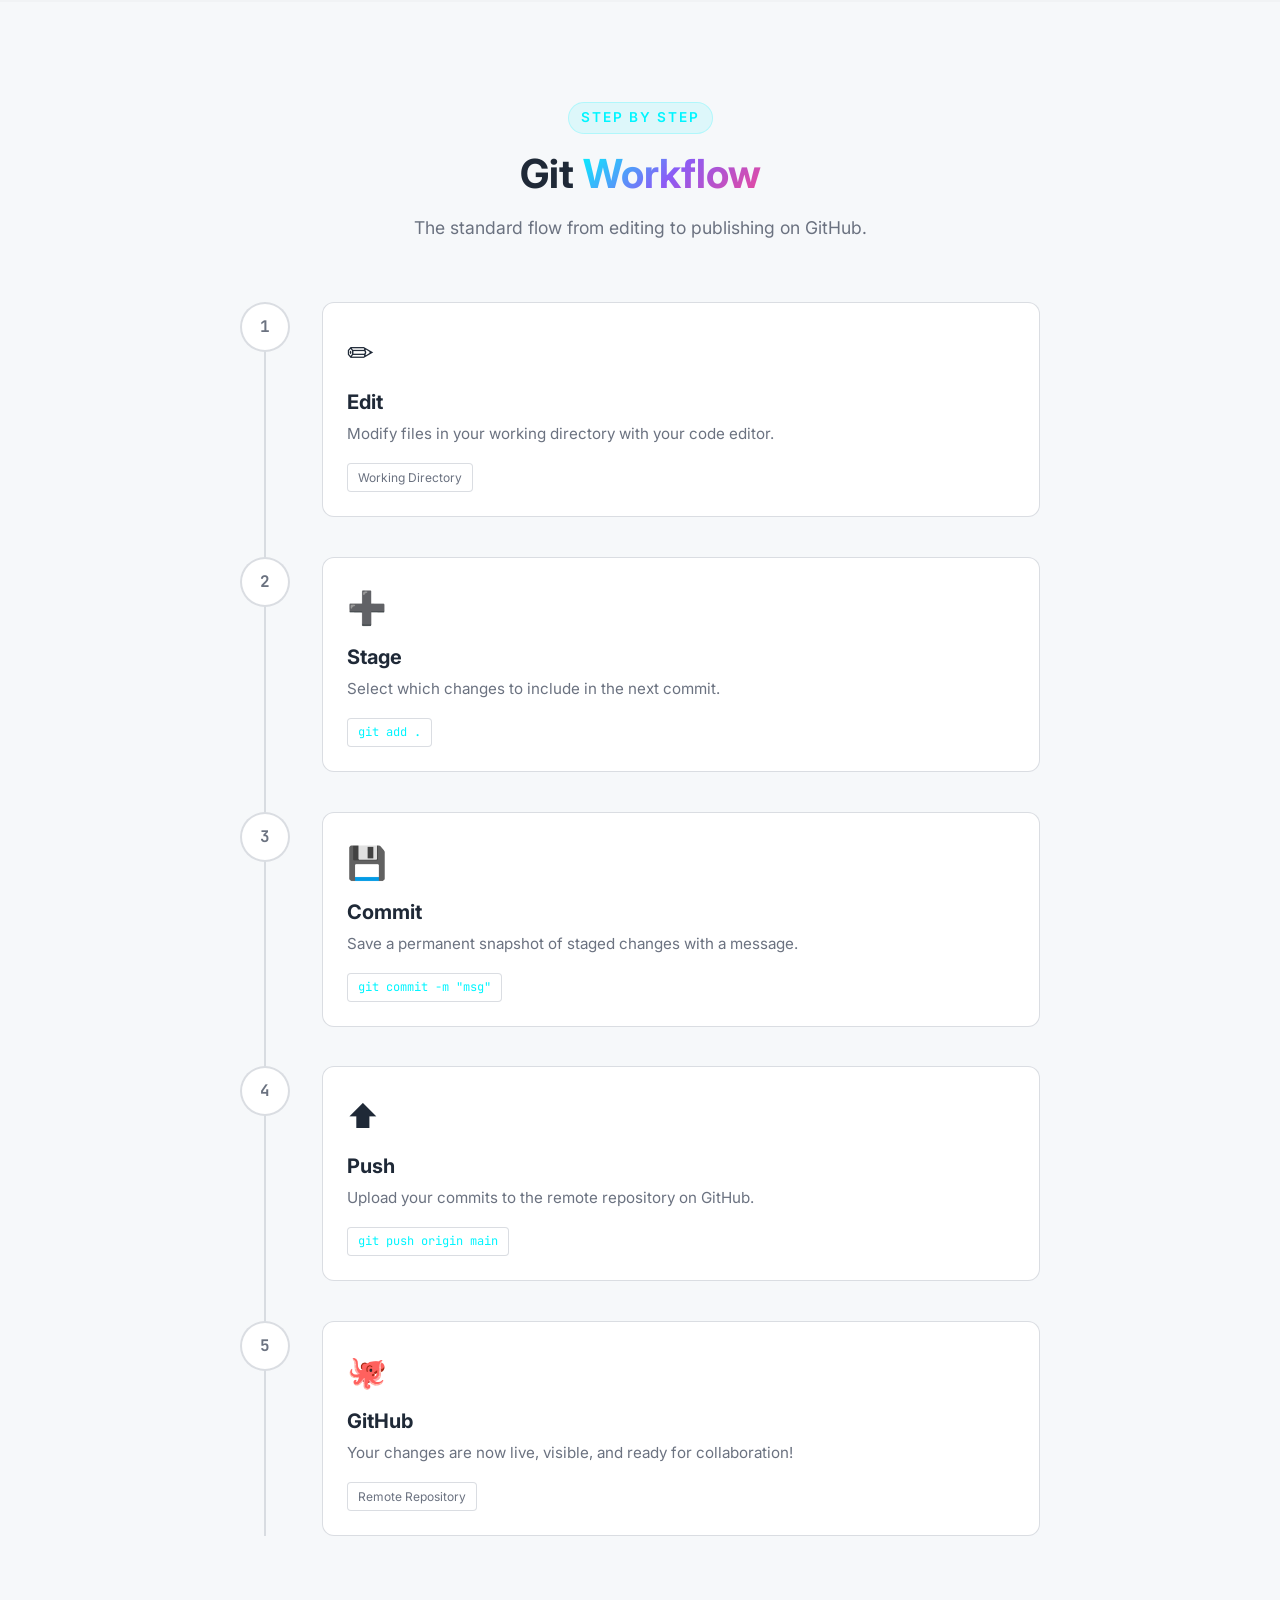
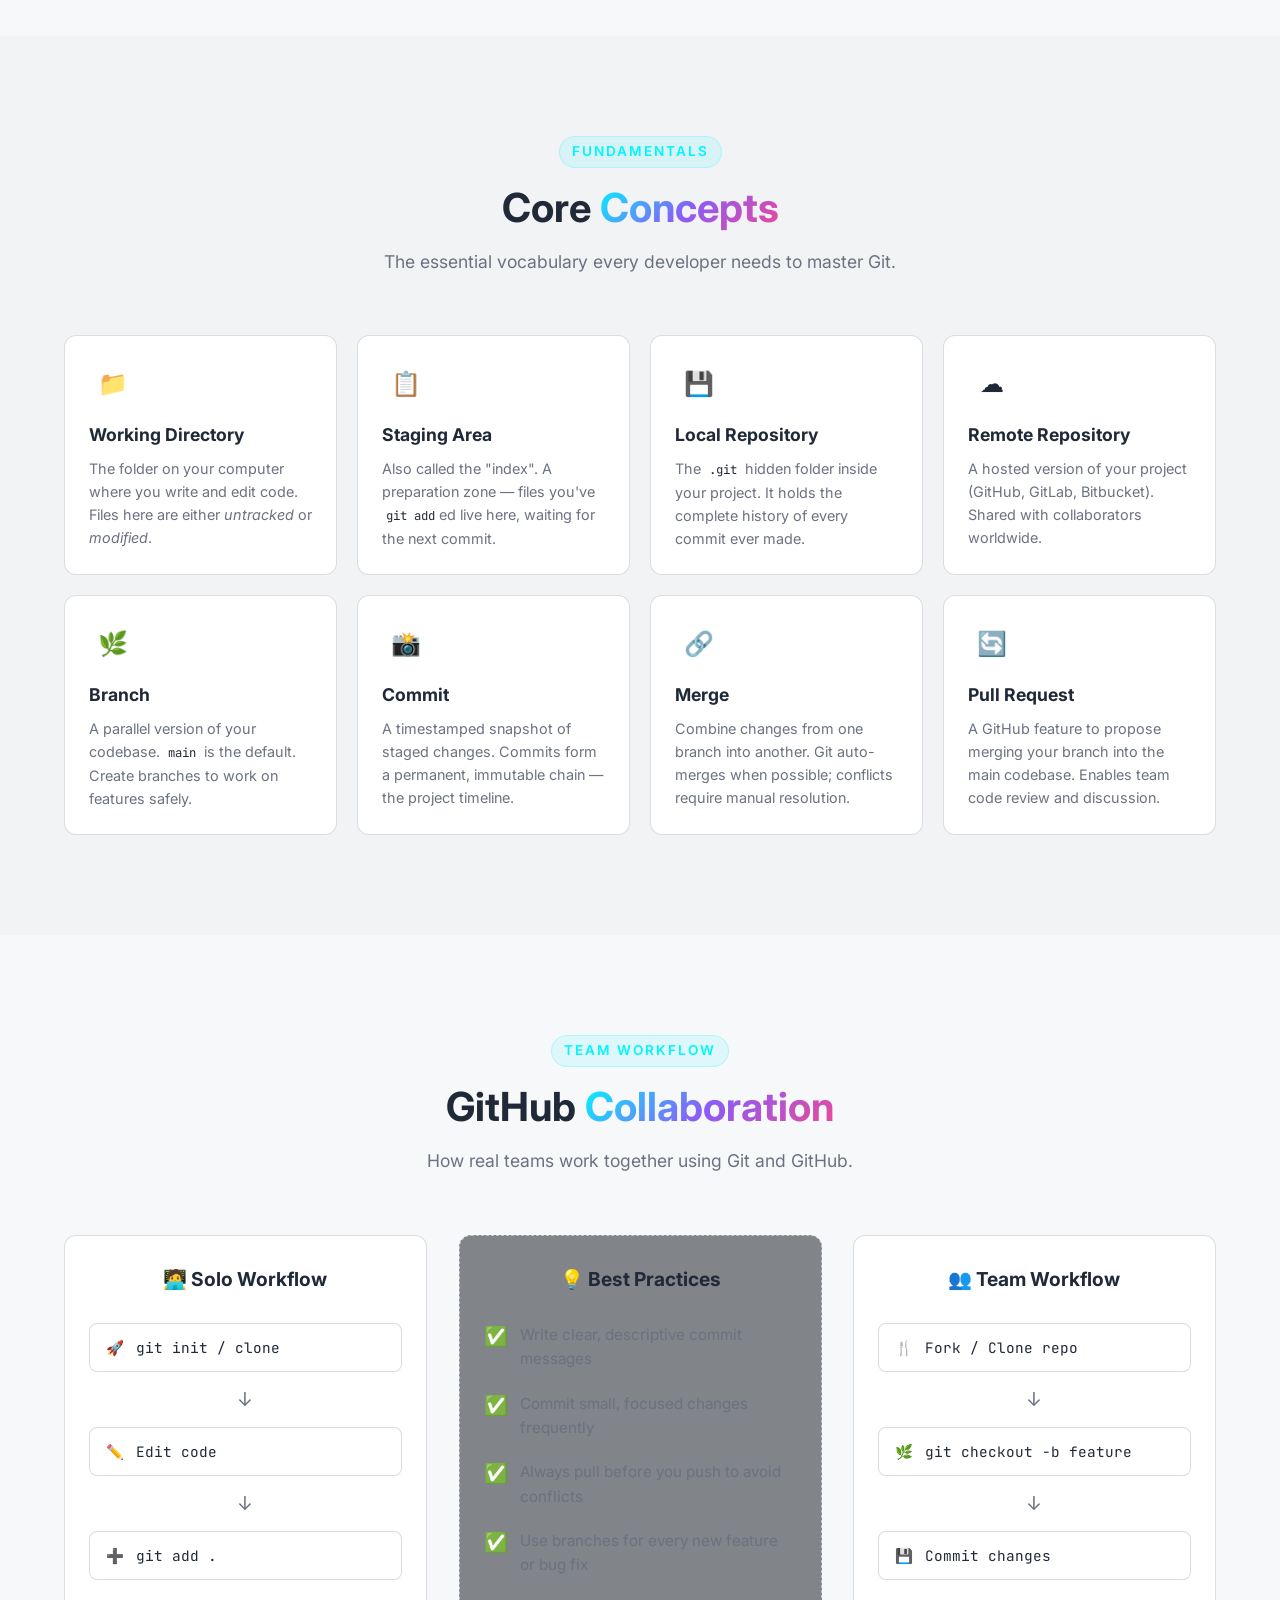
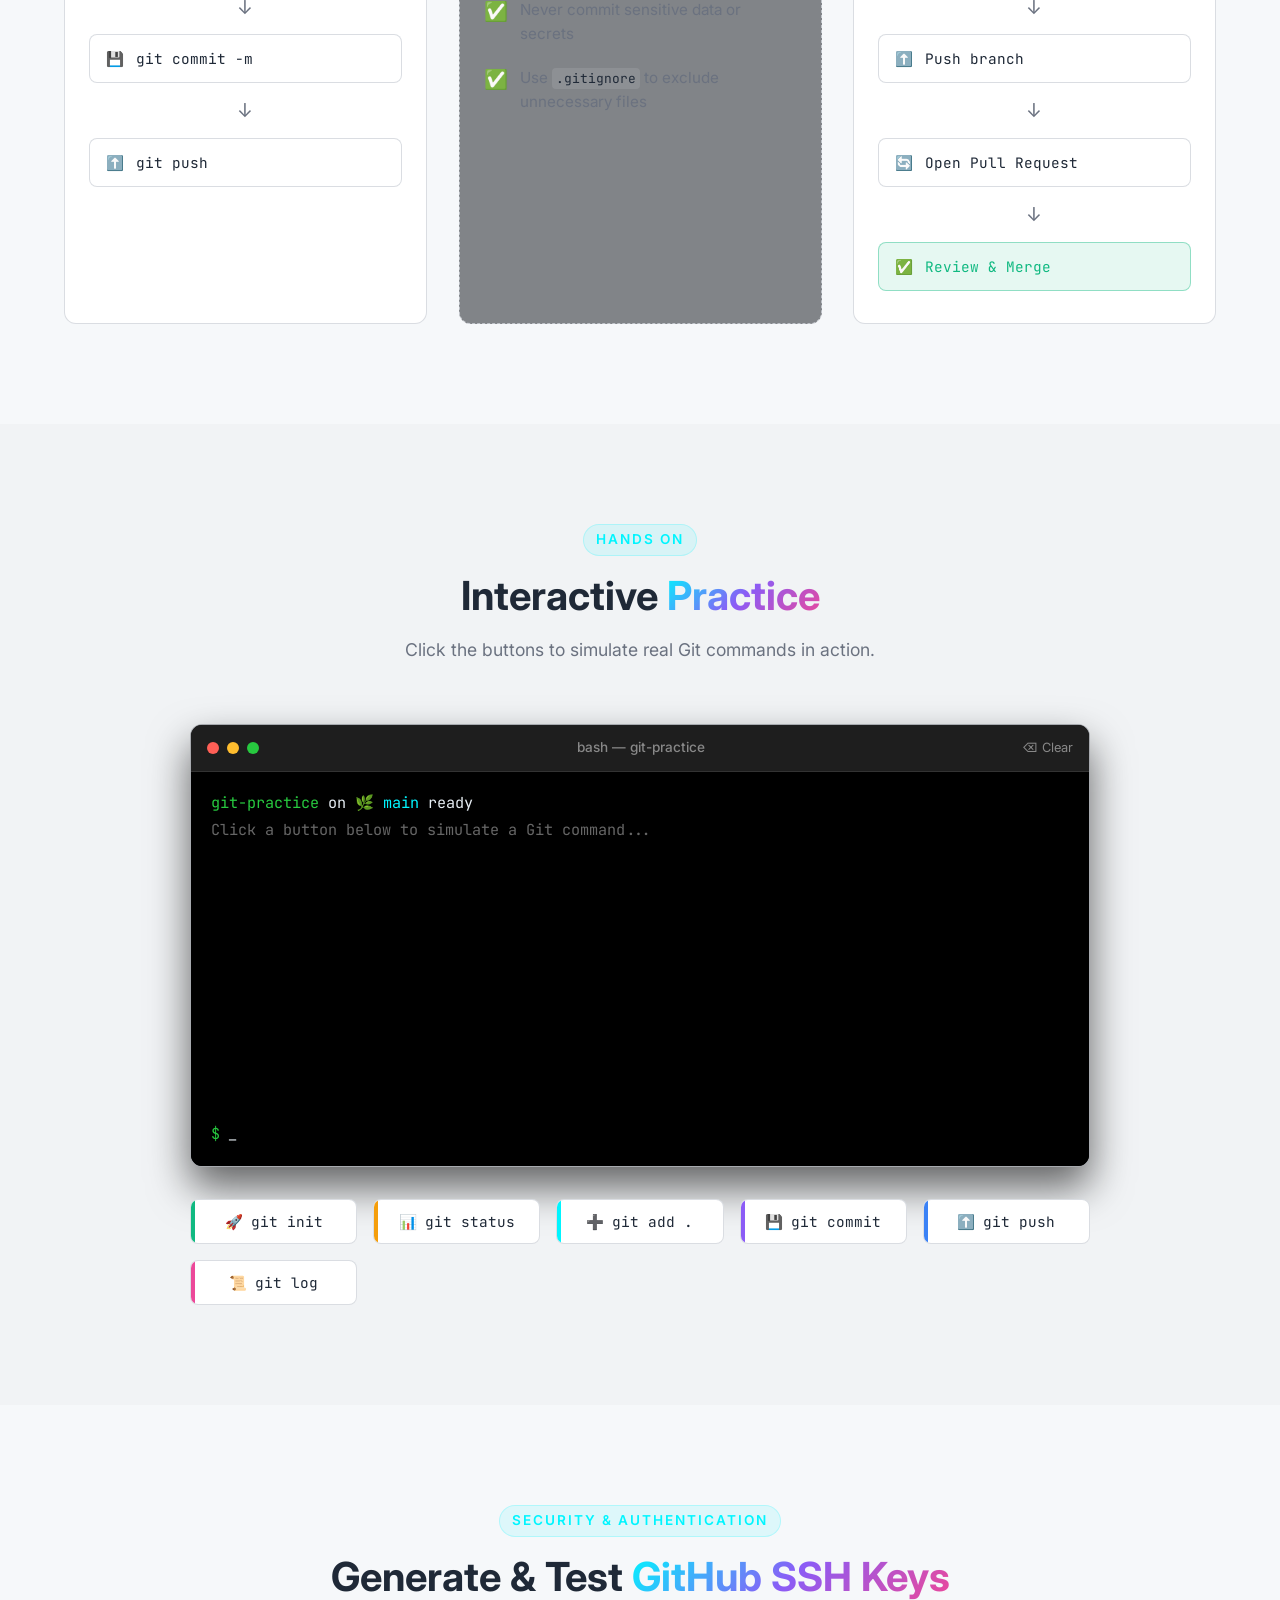
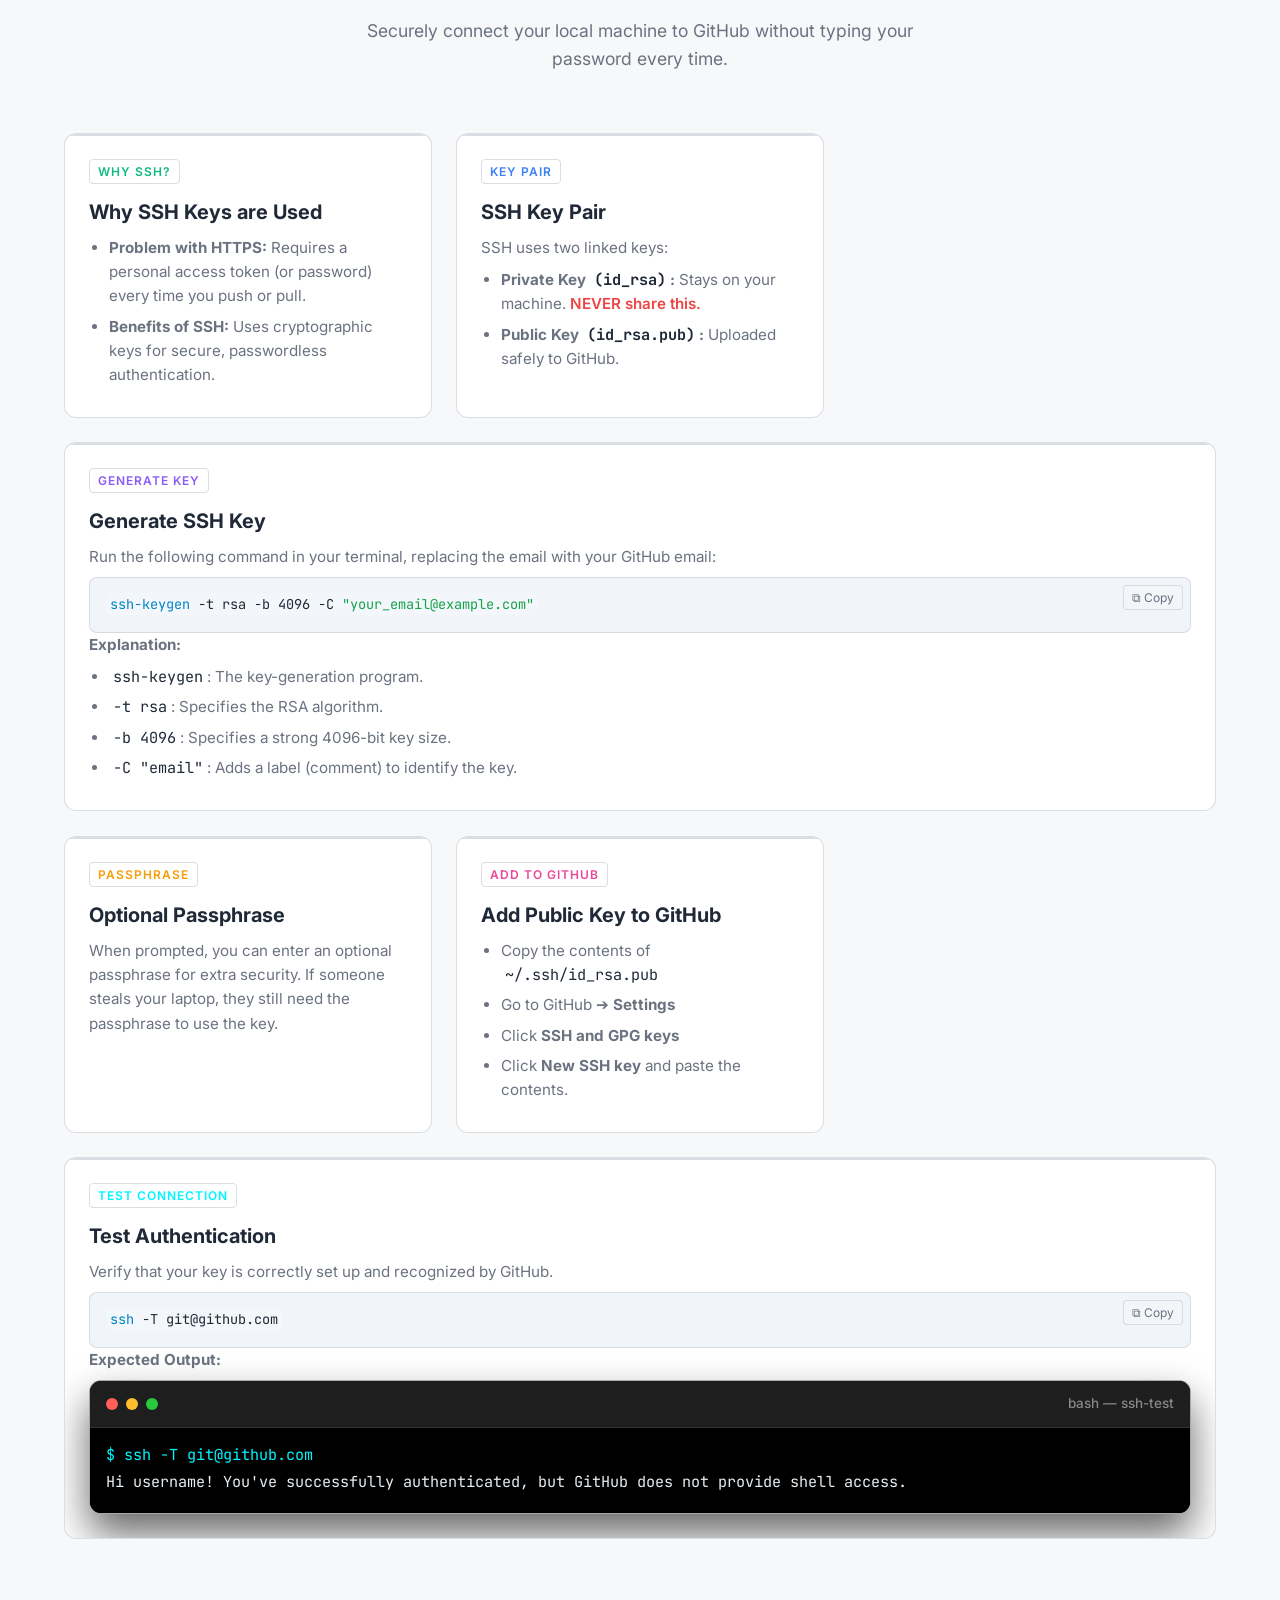
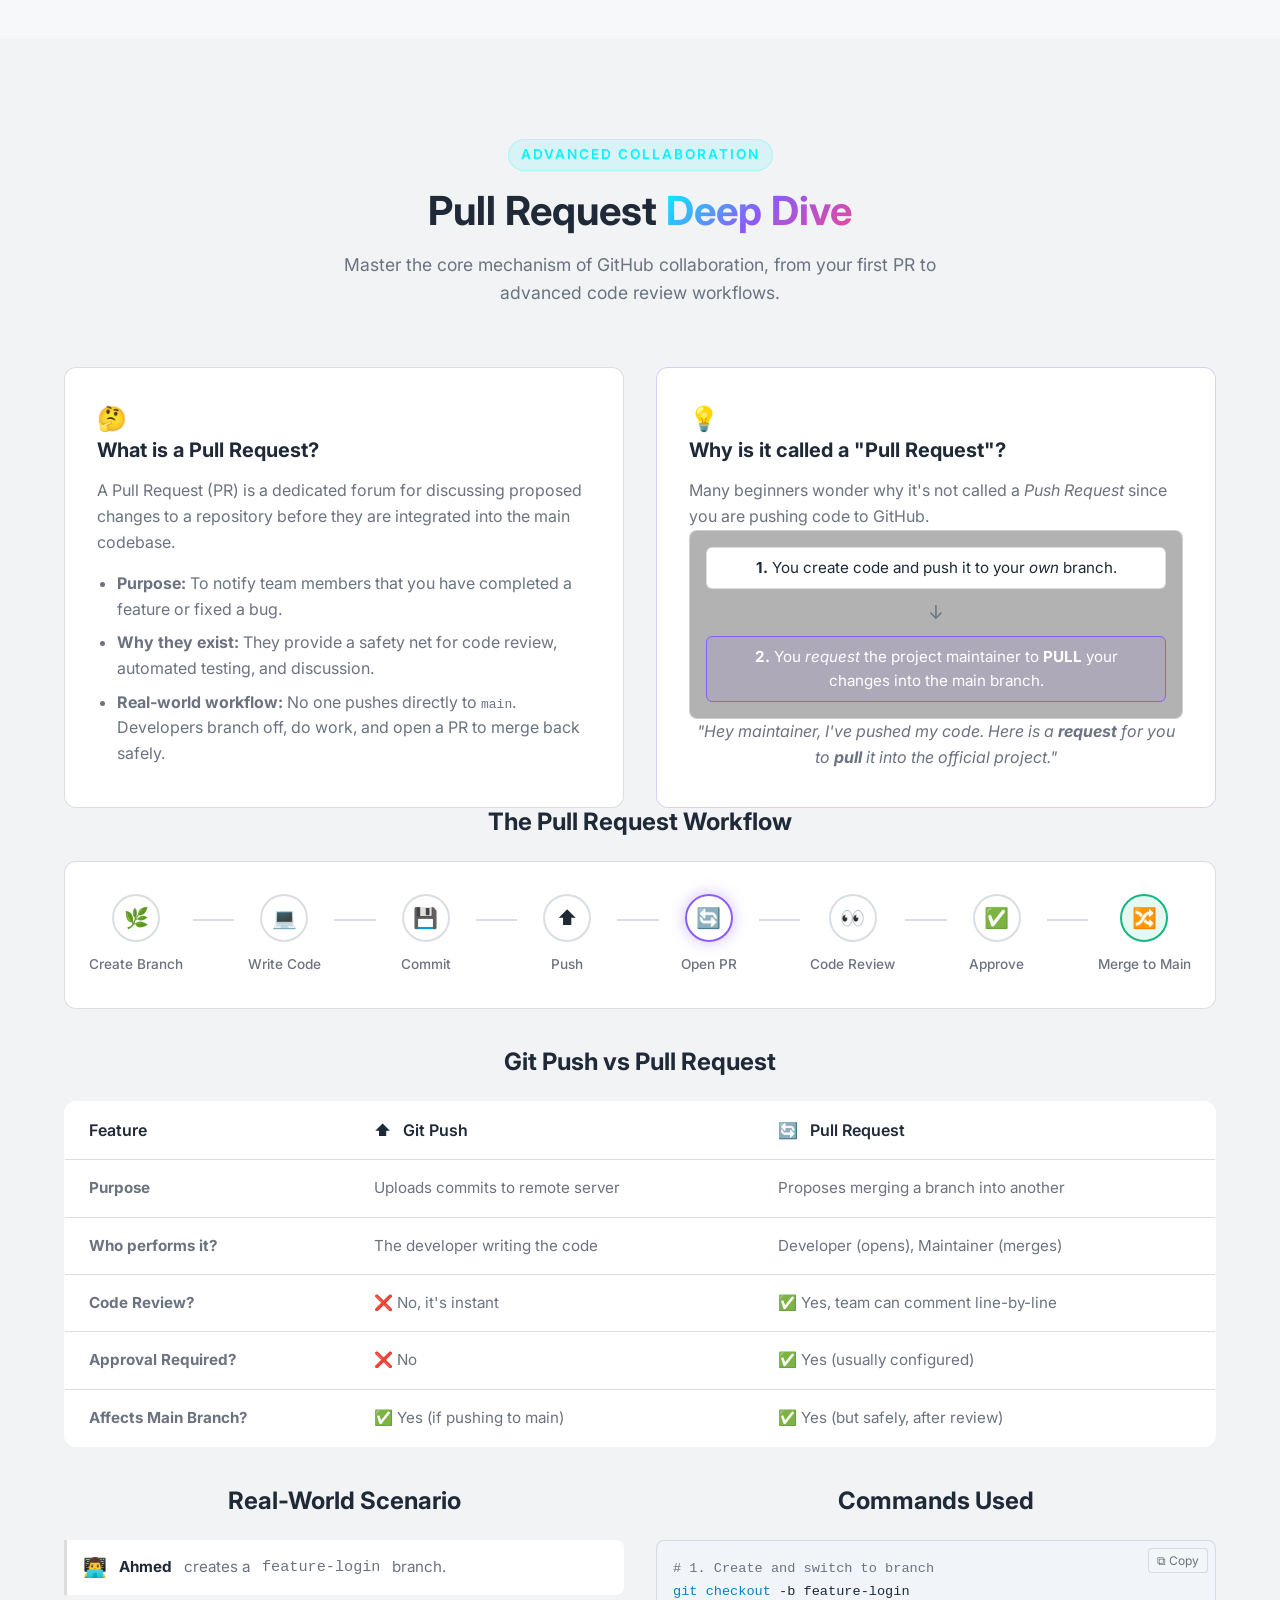
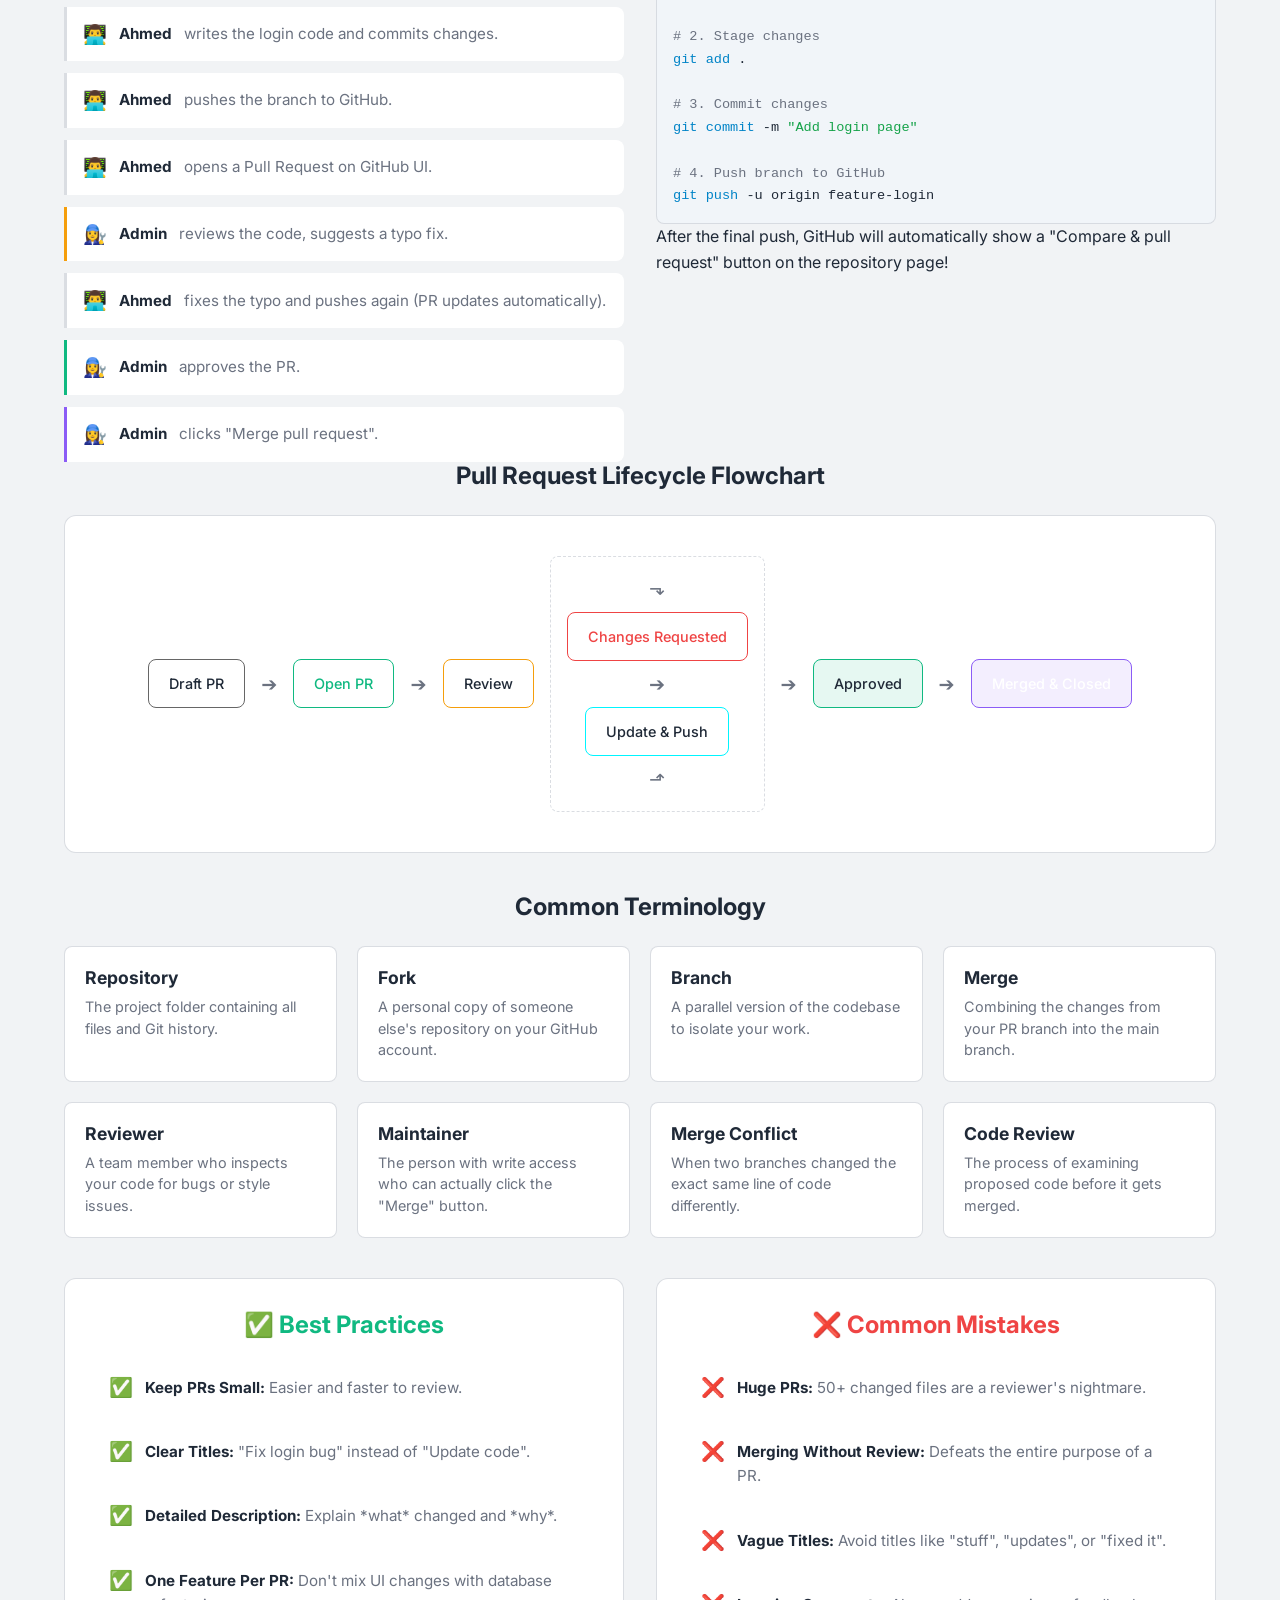
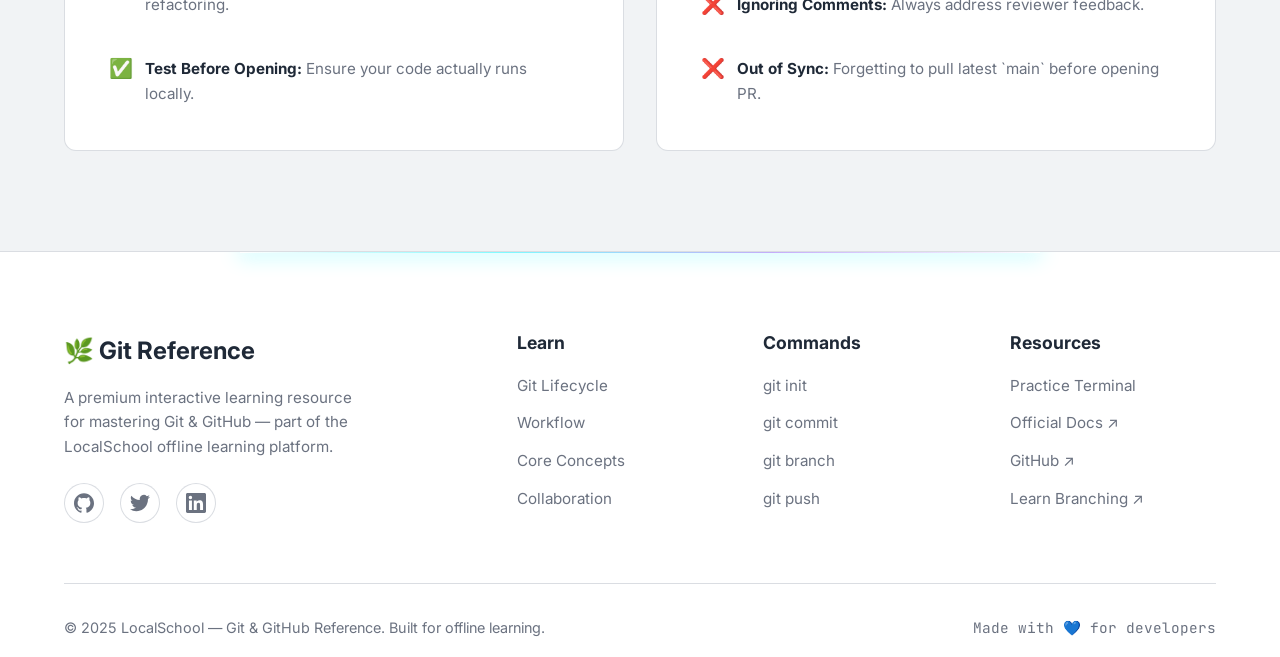
==== commit 41386b27: "Modified HTML,CSS to contain Pull Request" ====
--- a/Git& GitHub-course/git-reference/index.html
+++ b/Git& GitHub-course/git-reference/index.html
@@ -38,6 +38,7 @@
         <li><a href="#workflow" class="nav-link">Workflow</a></li>
         <li><a href="#concepts" class="nav-link">Concepts</a></li>
         <li><a href="#practice" class="nav-link">Practice</a></li>
+        <li><a href="#pull-requests" class="nav-link">Pull Requests</a></li>
       </ul>
       <button id="theme-toggle" class="theme-btn" aria-label="Toggle dark/light mode" title="Toggle theme">🌙</button>
     </div>
@@ -886,6 +887,309 @@
     </div>
   </section>
 
+  <!-- ===== PULL REQUEST DEEP DIVE SECTION ===== -->
+  <section id="pull-requests" class="section section-alt">
+    <div class="container">
+      <div class="section-header reveal">
+        <span class="section-tag">Advanced Collaboration</span>
+        <h2 class="section-title">Pull Request <span class="gradient-text">Deep Dive</span></h2>
+        <p class="section-desc">Master the core mechanism of GitHub collaboration, from your first PR to advanced code review workflows.</p>
+      </div>
+
+      <!-- 1. What is a Pull Request -->
+      <div class="pr-intro-grid">
+        <div class="pr-intro-card reveal">
+          <div class="card-icon" style="--icon-clr:#3b82f6">🤔</div>
+          <h3>What is a Pull Request?</h3>
+          <p>A Pull Request (PR) is a dedicated forum for discussing proposed changes to a repository before they are integrated into the main codebase.</p>
+          <ul class="card-list">
+            <li><strong>Purpose:</strong> To notify team members that you have completed a feature or fixed a bug.</li>
+            <li><strong>Why they exist:</strong> They provide a safety net for code review, automated testing, and discussion.</li>
+            <li><strong>Real-world workflow:</strong> No one pushes directly to <code>main</code>. Developers branch off, do work, and open a PR to merge back safely.</li>
+          </ul>
+        </div>
+
+        <!-- 2. Why is it called Pull Request -->
+        <div class="pr-intro-card reveal highlight-card" style="--highlight-clr:#8b5cf6">
+          <div class="card-icon" style="--icon-clr:#8b5cf6">💡</div>
+          <h3>Why is it called a "Pull Request"?</h3>
+          <p>Many beginners wonder why it's not called a <em>Push Request</em> since you are pushing code to GitHub.</p>
+          <div class="pr-name-logic mt-4">
+            <div class="logic-step"><strong>1.</strong> You create code and push it to your <em>own</em> branch.</div>
+            <div class="logic-arrow">↓</div>
+            <div class="logic-step logic-focus"><strong>2.</strong> You <em>request</em> the project maintainer to <strong>PULL</strong> your changes into the main branch.</div>
+          </div>
+          <p class="mt-4 logic-summary">"Hey maintainer, I've pushed my code. Here is a <strong>request</strong> for you to <strong>pull</strong> it into the official project."</p>
+        </div>
+      </div>
+
+      <!-- 3. Pull Request Workflow Timeline -->
+      <div class="pr-section mt-12 reveal">
+        <h3 class="pr-section-title">The Pull Request Workflow</h3>
+        <div class="pr-workflow-timeline">
+          <div class="pr-wt-step">
+            <div class="wt-icon">🌿</div>
+            <div class="wt-text">Create Branch</div>
+          </div>
+          <div class="wt-connector"></div>
+          <div class="pr-wt-step">
+            <div class="wt-icon">💻</div>
+            <div class="wt-text">Write Code</div>
+          </div>
+          <div class="wt-connector"></div>
+          <div class="pr-wt-step">
+            <div class="wt-icon">💾</div>
+            <div class="wt-text">Commit</div>
+          </div>
+          <div class="wt-connector"></div>
+          <div class="pr-wt-step">
+            <div class="wt-icon">⬆️</div>
+            <div class="wt-text">Push</div>
+          </div>
+          <div class="wt-connector"></div>
+          <div class="pr-wt-step pulse-step">
+            <div class="wt-icon">🔄</div>
+            <div class="wt-text">Open PR</div>
+          </div>
+          <div class="wt-connector"></div>
+          <div class="pr-wt-step">
+            <div class="wt-icon">👀</div>
+            <div class="wt-text">Code Review</div>
+          </div>
+          <div class="wt-connector"></div>
+          <div class="pr-wt-step">
+            <div class="wt-icon">✅</div>
+            <div class="wt-text">Approve</div>
+          </div>
+          <div class="wt-connector"></div>
+          <div class="pr-wt-step finish-step">
+            <div class="wt-icon">🔀</div>
+            <div class="wt-text">Merge to Main</div>
+          </div>
+        </div>
+      </div>
+
+      <!-- 4. Push vs Pull Request -->
+      <div class="pr-section mt-12 reveal">
+        <h3 class="pr-section-title">Git Push vs Pull Request</h3>
+        <div class="pr-table-wrapper">
+          <table class="pr-comparison-table">
+            <thead>
+              <tr>
+                <th>Feature</th>
+                <th><span class="table-icon">⬆️</span> Git Push</th>
+                <th><span class="table-icon">🔄</span> Pull Request</th>
+              </tr>
+            </thead>
+            <tbody>
+              <tr>
+                <td><strong>Purpose</strong></td>
+                <td>Uploads commits to remote server</td>
+                <td>Proposes merging a branch into another</td>
+              </tr>
+              <tr>
+                <td><strong>Who performs it?</strong></td>
+                <td>The developer writing the code</td>
+                <td>Developer (opens), Maintainer (merges)</td>
+              </tr>
+              <tr>
+                <td><strong>Code Review?</strong></td>
+                <td>❌ No, it's instant</td>
+                <td>✅ Yes, team can comment line-by-line</td>
+              </tr>
+              <tr>
+                <td><strong>Approval Required?</strong></td>
+                <td>❌ No</td>
+                <td>✅ Yes (usually configured)</td>
+              </tr>
+              <tr>
+                <td><strong>Affects Main Branch?</strong></td>
+                <td>✅ Yes (if pushing to main)</td>
+                <td>✅ Yes (but safely, after review)</td>
+              </tr>
+            </tbody>
+          </table>
+        </div>
+      </div>
+
+      <!-- 5. Real Example & 6. Commands -->
+      <div class="pr-scenario-grid mt-12">
+        <div class="pr-scenario-content reveal">
+          <h3 class="pr-section-title">Real-World Scenario</h3>
+          <div class="scenario-steps">
+            <div class="s-step"><span class="s-avatar">👨‍💻</span> <strong>Ahmed</strong> creates a <code>feature-login</code> branch.</div>
+            <div class="s-step"><span class="s-avatar">👨‍💻</span> <strong>Ahmed</strong> writes the login code and commits changes.</div>
+            <div class="s-step"><span class="s-avatar">👨‍💻</span> <strong>Ahmed</strong> pushes the branch to GitHub.</div>
+            <div class="s-step"><span class="s-avatar">👨‍💻</span> <strong>Ahmed</strong> opens a Pull Request on GitHub UI.</div>
+            <div class="s-step s-review"><span class="s-avatar">👩‍🔧</span> <strong>Admin</strong> reviews the code, suggests a typo fix.</div>
+            <div class="s-step"><span class="s-avatar">👨‍💻</span> <strong>Ahmed</strong> fixes the typo and pushes again (PR updates automatically).</div>
+            <div class="s-step s-approve"><span class="s-avatar">👩‍🔧</span> <strong>Admin</strong> approves the PR.</div>
+            <div class="s-step s-merge"><span class="s-avatar">👩‍🔧</span> <strong>Admin</strong> clicks "Merge pull request".</div>
+          </div>
+        </div>
+        
+        <div class="pr-scenario-code reveal">
+          <h3 class="pr-section-title">Commands Used</h3>
+          <div class="ssh-code-wrapper mb-4">
+            <pre class="cmd-code"><code><span class="c-cmt"># 1. Create and switch to branch</span>
+<span class="c-cmd">git checkout</span> -b feature-login
+
+<span class="c-cmt"># 2. Stage changes</span>
+<span class="c-cmd">git add</span> .
+
+<span class="c-cmt"># 3. Commit changes</span>
+<span class="c-cmd">git commit</span> -m <span class="c-str">"Add login page"</span>
+
+<span class="c-cmt"># 4. Push branch to GitHub</span>
+<span class="c-cmd">git push</span> -u origin feature-login</code></pre>
+            <button class="copy-btn ssh-copy" aria-label="Copy scenario commands" data-copy='git checkout -b feature-login&#10;git add .&#10;git commit -m "Add login page"&#10;git push -u origin feature-login'>⧉ Copy</button>
+          </div>
+          <p class="text-muted text-sm">After the final push, GitHub will automatically show a "Compare & pull request" button on the repository page!</p>
+        </div>
+      </div>
+
+      <!-- 7. Pull Request Lifecycle -->
+      <div class="pr-section mt-12 reveal">
+        <h3 class="pr-section-title">Pull Request Lifecycle Flowchart</h3>
+        <div class="pr-flowchart">
+          <div class="fc-node fc-draft">Draft PR</div>
+          <div class="fc-arrow">➔</div>
+          <div class="fc-node fc-open">Open PR</div>
+          <div class="fc-arrow">➔</div>
+          <div class="fc-node fc-review">Review</div>
+          
+          <div class="fc-branch fc-changes">
+            <div class="fc-arrow fc-down">⬎</div>
+            <div class="fc-node fc-req">Changes Requested</div>
+            <div class="fc-arrow">➔</div>
+            <div class="fc-node fc-update">Update & Push</div>
+            <div class="fc-arrow fc-up">⬏</div>
+          </div>
+          
+          <div class="fc-arrow fc-main-path">➔</div>
+          <div class="fc-node fc-approve">Approved</div>
+          <div class="fc-arrow">➔</div>
+          <div class="fc-node fc-merge">Merged & Closed</div>
+        </div>
+      </div>
+
+      <!-- 8. Terminology -->
+      <div class="pr-section mt-12 reveal">
+        <h3 class="pr-section-title">Common Terminology</h3>
+        <div class="pr-term-grid">
+          <div class="term-card">
+            <h4>Repository</h4>
+            <p>The project folder containing all files and Git history.</p>
+          </div>
+          <div class="term-card">
+            <h4>Fork</h4>
+            <p>A personal copy of someone else's repository on your GitHub account.</p>
+          </div>
+          <div class="term-card">
+            <h4>Branch</h4>
+            <p>A parallel version of the codebase to isolate your work.</p>
+          </div>
+          <div class="term-card">
+            <h4>Merge</h4>
+            <p>Combining the changes from your PR branch into the main branch.</p>
+          </div>
+          <div class="term-card">
+            <h4>Reviewer</h4>
+            <p>A team member who inspects your code for bugs or style issues.</p>
+          </div>
+          <div class="term-card">
+            <h4>Maintainer</h4>
+            <p>The person with write access who can actually click the "Merge" button.</p>
+          </div>
+          <div class="term-card">
+            <h4>Merge Conflict</h4>
+            <p>When two branches changed the exact same line of code differently.</p>
+          </div>
+          <div class="term-card">
+            <h4>Code Review</h4>
+            <p>The process of examining proposed code before it gets merged.</p>
+          </div>
+        </div>
+      </div>
+
+      <!-- 9 & 10. Best Practices & Mistakes -->
+      <div class="pr-dos-donts mt-12">
+        <div class="pr-practices reveal">
+          <h3 class="pr-section-title text-success">✅ Best Practices</h3>
+          <ul class="practice-list list-success">
+            <li>
+              <span class="p-icon">✅</span>
+              <div>
+                <strong>Keep PRs Small:</strong> Easier and faster to review.
+              </div>
+            </li>
+            <li>
+              <span class="p-icon">✅</span>
+              <div>
+                <strong>Clear Titles:</strong> "Fix login bug" instead of "Update code".
+              </div>
+            </li>
+            <li>
+              <span class="p-icon">✅</span>
+              <div>
+                <strong>Detailed Description:</strong> Explain *what* changed and *why*.
+              </div>
+            </li>
+            <li>
+              <span class="p-icon">✅</span>
+              <div>
+                <strong>One Feature Per PR:</strong> Don't mix UI changes with database refactoring.
+              </div>
+            </li>
+            <li>
+              <span class="p-icon">✅</span>
+              <div>
+                <strong>Test Before Opening:</strong> Ensure your code actually runs locally.
+              </div>
+            </li>
+          </ul>
+        </div>
+        
+        <div class="pr-practices reveal">
+          <h3 class="pr-section-title text-danger">❌ Common Mistakes</h3>
+          <ul class="practice-list list-danger">
+            <li>
+              <span class="p-icon">❌</span>
+              <div>
+                <strong>Huge PRs:</strong> 50+ changed files are a reviewer's nightmare.
+              </div>
+            </li>
+            <li>
+              <span class="p-icon">❌</span>
+              <div>
+                <strong>Merging Without Review:</strong> Defeats the entire purpose of a PR.
+              </div>
+            </li>
+            <li>
+              <span class="p-icon">❌</span>
+              <div>
+                <strong>Vague Titles:</strong> Avoid titles like "stuff", "updates", or "fixed it".
+              </div>
+            </li>
+            <li>
+              <span class="p-icon">❌</span>
+              <div>
+                <strong>Ignoring Comments:</strong> Always address reviewer feedback.
+              </div>
+            </li>
+            <li>
+              <span class="p-icon">❌</span>
+              <div>
+                <strong>Out of Sync:</strong> Forgetting to pull latest `main` before opening PR.
+              </div>
+            </li>
+          </ul>
+        </div>
+      </div>
+
+    </div>
+  </section>
+
   <!-- ===== FOOTER ===== -->
   <footer class="site-footer">
     <div class="footer-glow" aria-hidden="true"></div>
--- a/Git& GitHub-course/git-reference/style.css
+++ b/Git& GitHub-course/git-reference/style.css
@@ -1419,6 +1419,342 @@
 }
 
 /* =========================================
+   13.8 Pull Request Deep Dive Section
+   ========================================= */
+.pr-section {
+  margin-bottom: 40px;
+}
+.pr-section-title {
+  font-size: 1.5rem;
+  margin-bottom: 24px;
+  color: var(--text-main);
+  text-align: center;
+}
+
+/* 1 & 2. Intro Cards */
+.pr-intro-grid {
+  display: grid;
+  grid-template-columns: 1fr 1fr;
+  gap: 32px;
+}
+@media (max-width: 768px) {
+  .pr-intro-grid { grid-template-columns: 1fr; }
+}
+.pr-intro-card {
+  background: var(--bg-card);
+  border: 1px solid var(--border);
+  border-radius: 12px;
+  padding: 32px;
+  position: relative;
+  transition: var(--transition);
+}
+.pr-intro-card:hover {
+  transform: translateY(-4px);
+  box-shadow: var(--shadow-lg);
+}
+.pr-intro-card.highlight-card {
+  border-color: rgba(139, 92, 246, 0.3);
+}
+.pr-intro-card.highlight-card:hover {
+  border-color: var(--highlight-clr);
+  box-shadow: 0 0 20px rgba(139, 92, 246, 0.2);
+}
+.pr-intro-card h3 {
+  font-size: 1.25rem;
+  margin-bottom: 16px;
+  display: flex;
+  align-items: center;
+  gap: 12px;
+}
+.pr-intro-card .card-icon {
+  font-size: 1.5rem;
+}
+.pr-intro-card p {
+  color: var(--text-muted);
+  line-height: 1.6;
+}
+.pr-intro-card .card-list {
+  margin-top: 16px;
+  padding-left: 20px;
+  list-style: disc;
+  color: var(--text-muted);
+}
+.pr-intro-card .card-list li { margin-bottom: 8px; }
+
+/* PR Name Logic */
+.pr-name-logic {
+  background: rgba(0, 0, 0, 0.3);
+  border: 1px solid var(--border);
+  border-radius: 8px;
+  padding: 16px;
+  display: flex;
+  flex-direction: column;
+  align-items: center;
+  gap: 8px;
+  text-align: center;
+}
+.logic-step {
+  padding: 8px 16px;
+  background: var(--bg-card);
+  border-radius: 6px;
+  border: 1px solid var(--border);
+  font-size: 0.95rem;
+  width: 100%;
+}
+.logic-focus {
+  border-color: var(--highlight-clr);
+  color: #fff;
+  background: rgba(139, 92, 246, 0.1);
+}
+.logic-arrow {
+  color: var(--text-muted);
+  font-size: 1.2rem;
+}
+.logic-summary {
+  font-style: italic;
+  text-align: center;
+  color: var(--cyan);
+}
+
+/* 3. Workflow Timeline */
+.pr-workflow-timeline {
+  display: flex;
+  align-items: center;
+  justify-content: space-between;
+  background: var(--bg-card);
+  border: 1px solid var(--border);
+  border-radius: 12px;
+  padding: 32px 24px;
+  overflow-x: auto;
+}
+.pr-wt-step {
+  display: flex;
+  flex-direction: column;
+  align-items: center;
+  gap: 12px;
+  position: relative;
+  z-index: 2;
+  min-width: 80px;
+}
+.wt-icon {
+  width: 48px;
+  height: 48px;
+  border-radius: 50%;
+  background: rgba(255, 255, 255, 0.05);
+  border: 2px solid var(--border);
+  display: flex;
+  align-items: center;
+  justify-content: center;
+  font-size: 1.25rem;
+  transition: var(--transition);
+}
+.wt-text {
+  font-size: 0.85rem;
+  color: var(--text-muted);
+  text-align: center;
+  font-weight: 500;
+}
+.wt-connector {
+  flex-grow: 1;
+  height: 2px;
+  background: var(--border);
+  min-width: 20px;
+  margin: -30px 10px 0;
+}
+.pr-wt-step:hover .wt-icon {
+  border-color: var(--cyan);
+  transform: scale(1.1);
+}
+.pulse-step .wt-icon {
+  border-color: var(--purple);
+  box-shadow: 0 0 15px rgba(139, 92, 246, 0.4);
+  animation: pulse 2s infinite;
+}
+.finish-step .wt-icon {
+  border-color: var(--green);
+  background: rgba(16, 185, 129, 0.1);
+}
+
+/* 4. Comparison Table */
+.pr-table-wrapper {
+  overflow-x: auto;
+}
+.pr-comparison-table {
+  width: 100%;
+  border-collapse: collapse;
+  background: var(--bg-card);
+  border: 1px solid var(--border);
+  border-radius: 12px;
+  overflow: hidden;
+}
+.pr-comparison-table th, .pr-comparison-table td {
+  padding: 16px 24px;
+  text-align: left;
+  border-bottom: 1px solid var(--border);
+}
+.pr-comparison-table th {
+  background: rgba(255, 255, 255, 0.02);
+  font-weight: 600;
+  color: var(--text-main);
+}
+.pr-comparison-table td {
+  color: var(--text-muted);
+  font-size: 0.95rem;
+}
+.pr-comparison-table tr:last-child td {
+  border-bottom: none;
+}
+.pr-comparison-table tbody tr:hover {
+  background: rgba(255, 255, 255, 0.02);
+}
+.table-icon { margin-right: 8px; }
+
+/* 5 & 6. Scenario Grid */
+.pr-scenario-grid {
+  display: grid;
+  grid-template-columns: 1fr 1fr;
+  gap: 32px;
+}
+@media (max-width: 768px) {
+  .pr-scenario-grid { grid-template-columns: 1fr; }
+}
+.scenario-steps {
+  display: flex;
+  flex-direction: column;
+  gap: 12px;
+}
+.s-step {
+  padding: 12px 16px;
+  background: var(--bg-card);
+  border-left: 3px solid var(--border);
+  border-radius: 0 8px 8px 0;
+  font-size: 0.95rem;
+  color: var(--text-muted);
+  display: flex;
+  align-items: center;
+  gap: 12px;
+  transition: var(--transition);
+}
+.s-step:hover {
+  background: rgba(255,255,255,0.03);
+  transform: translateX(4px);
+}
+.s-step strong { color: var(--text-main); }
+.s-avatar { font-size: 1.2rem; }
+.s-step.s-review { border-left-color: var(--yellow); }
+.s-step.s-approve { border-left-color: var(--green); }
+.s-step.s-merge { border-left-color: var(--purple); }
+
+/* 7. Flowchart */
+.pr-flowchart {
+  display: flex;
+  align-items: center;
+  justify-content: center;
+  flex-wrap: wrap;
+  gap: 16px;
+  background: var(--bg-card);
+  padding: 40px;
+  border-radius: 12px;
+  border: 1px solid var(--border);
+}
+.fc-node {
+  padding: 12px 20px;
+  background: rgba(255,255,255,0.05);
+  border: 1px solid var(--border);
+  border-radius: 8px;
+  font-weight: 500;
+  font-size: 0.9rem;
+  text-align: center;
+}
+.fc-arrow {
+  color: var(--text-muted);
+  font-size: 1.2rem;
+}
+.fc-draft { border-color: #666; }
+.fc-open { border-color: var(--green); color: var(--green); }
+.fc-review { border-color: var(--yellow); }
+.fc-approve { border-color: var(--green); background: rgba(16, 185, 129, 0.1); }
+.fc-merge { border-color: var(--purple); background: rgba(139, 92, 246, 0.1); color: #fff; }
+.fc-branch {
+  display: flex;
+  flex-direction: column;
+  align-items: center;
+  gap: 8px;
+  padding: 16px;
+  border: 1px dashed var(--border);
+  border-radius: 8px;
+}
+.fc-req { border-color: var(--red); color: var(--red); }
+.fc-update { border-color: var(--cyan); }
+
+/* 8. Terminology Grid */
+.pr-term-grid {
+  display: grid;
+  grid-template-columns: repeat(auto-fill, minmax(240px, 1fr));
+  gap: 20px;
+}
+.term-card {
+  background: var(--bg-card);
+  border: 1px solid var(--border);
+  border-radius: 8px;
+  padding: 20px;
+  transition: var(--transition);
+}
+.term-card:hover {
+  transform: translateY(-4px);
+  border-color: var(--cyan);
+  box-shadow: 0 4px 15px rgba(0, 245, 255, 0.1);
+}
+.term-card h4 {
+  font-size: 1.1rem;
+  color: var(--text-main);
+  margin-bottom: 8px;
+}
+.term-card p {
+  font-size: 0.9rem;
+  color: var(--text-muted);
+  line-height: 1.5;
+}
+
+/* 9 & 10. Best Practices & Mistakes */
+.pr-dos-donts {
+  display: grid;
+  grid-template-columns: 1fr 1fr;
+  gap: 32px;
+}
+@media (max-width: 768px) {
+  .pr-dos-donts { grid-template-columns: 1fr; }
+}
+.pr-practices {
+  background: var(--bg-card);
+  border: 1px solid var(--border);
+  border-radius: 12px;
+  padding: 32px;
+}
+.text-success { color: var(--green); }
+.text-danger { color: var(--red); }
+.practice-list {
+  display: flex;
+  flex-direction: column;
+  gap: 16px;
+}
+.practice-list li {
+  display: flex;
+  align-items: flex-start;
+  gap: 12px;
+  font-size: 0.95rem;
+  color: var(--text-muted);
+  padding: 12px;
+  background: rgba(255,255,255,0.02);
+  border-radius: 8px;
+  transition: var(--transition);
+}
+.practice-list.list-success li:hover { background: rgba(16, 185, 129, 0.05); }
+.practice-list.list-danger li:hover { background: rgba(239, 68, 68, 0.05); }
+.practice-list strong { color: var(--text-main); }
+.p-icon { font-size: 1.2rem; line-height: 1.2; }
+
+/* =========================================
 
    14. Footer
    ========================================= */
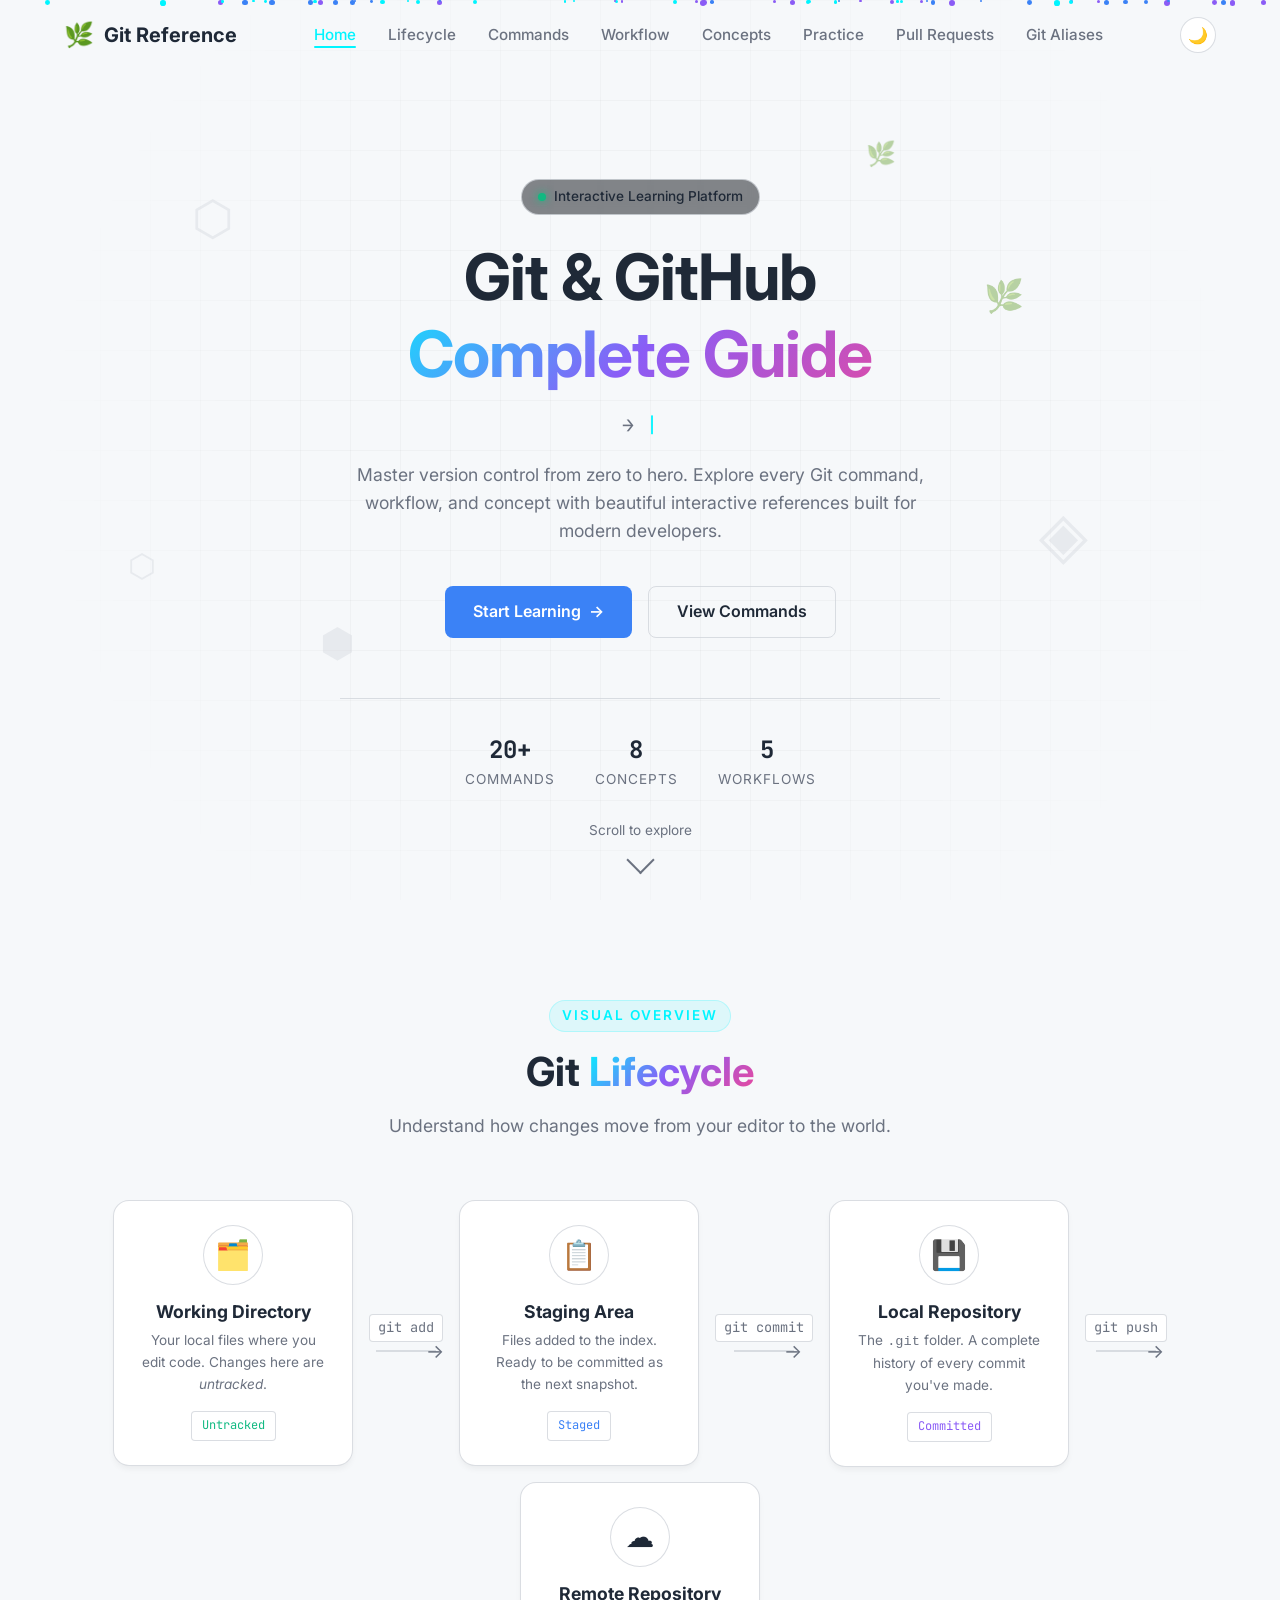
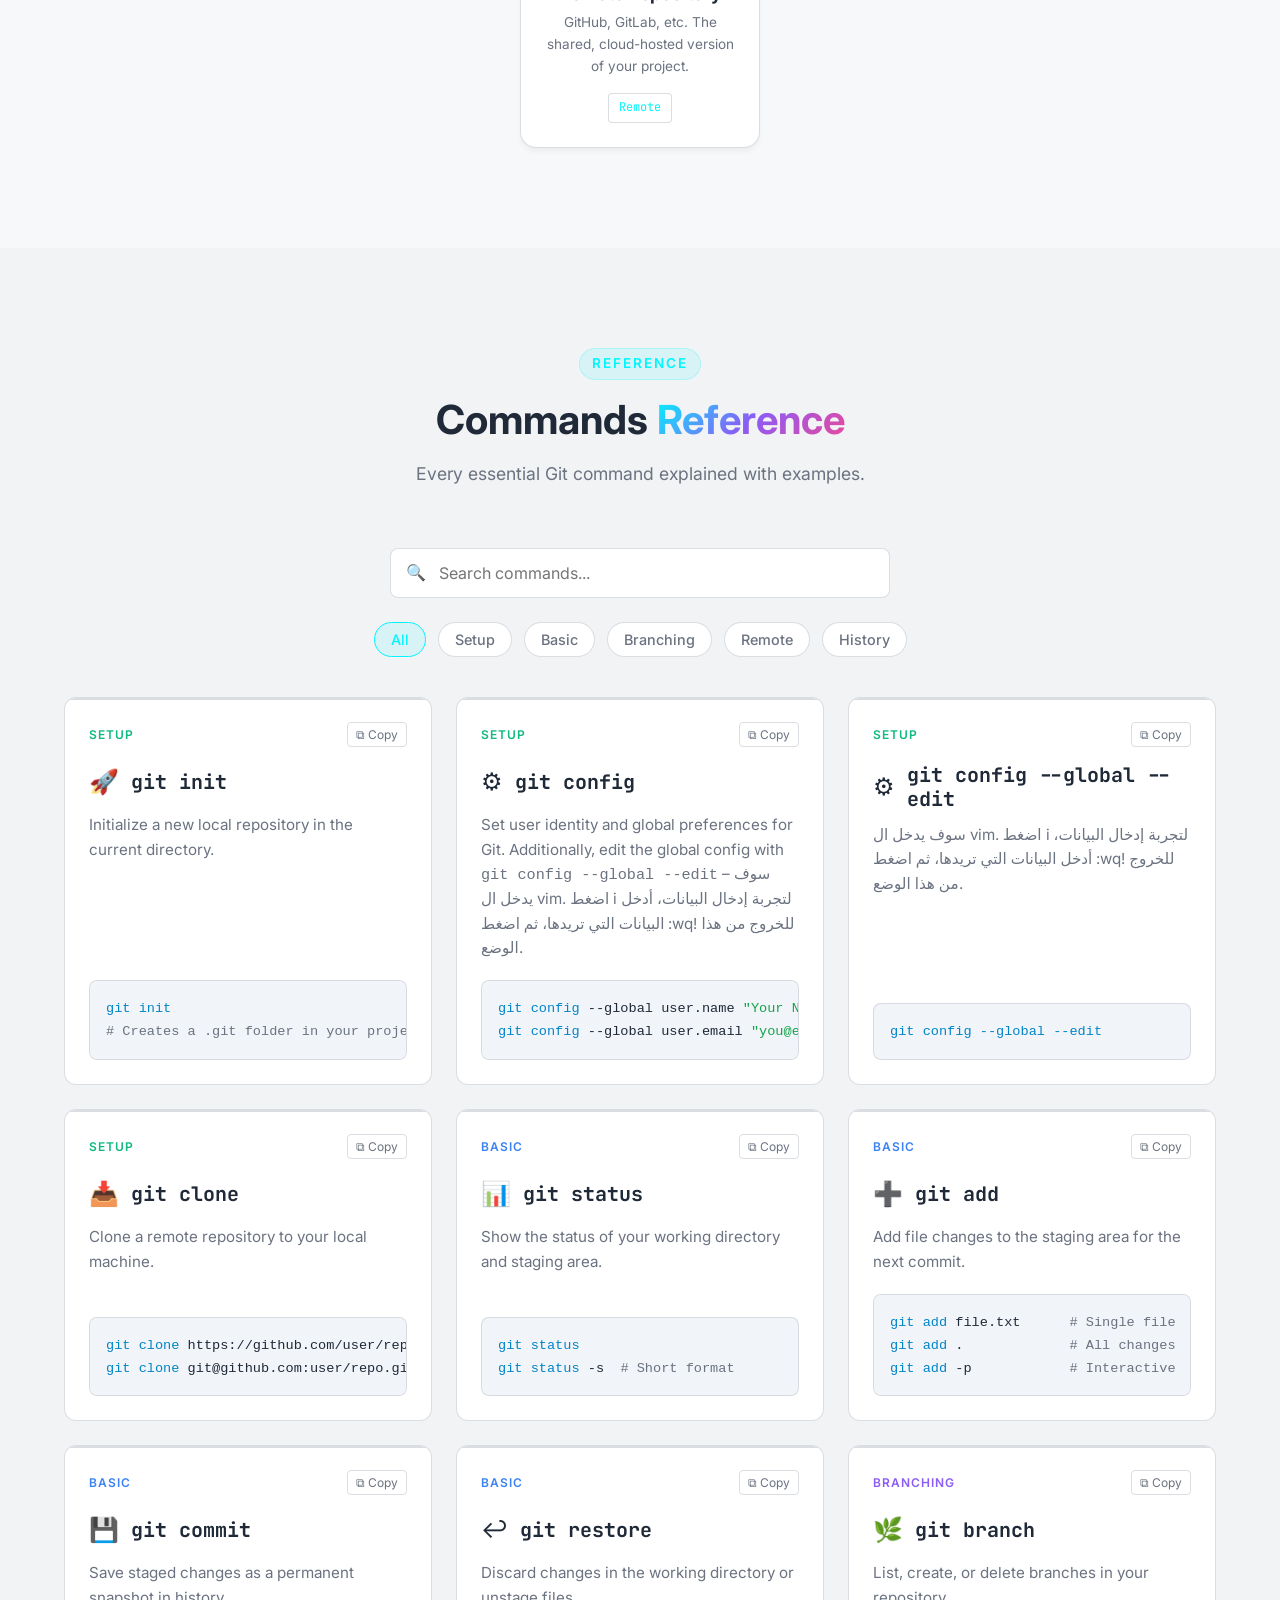
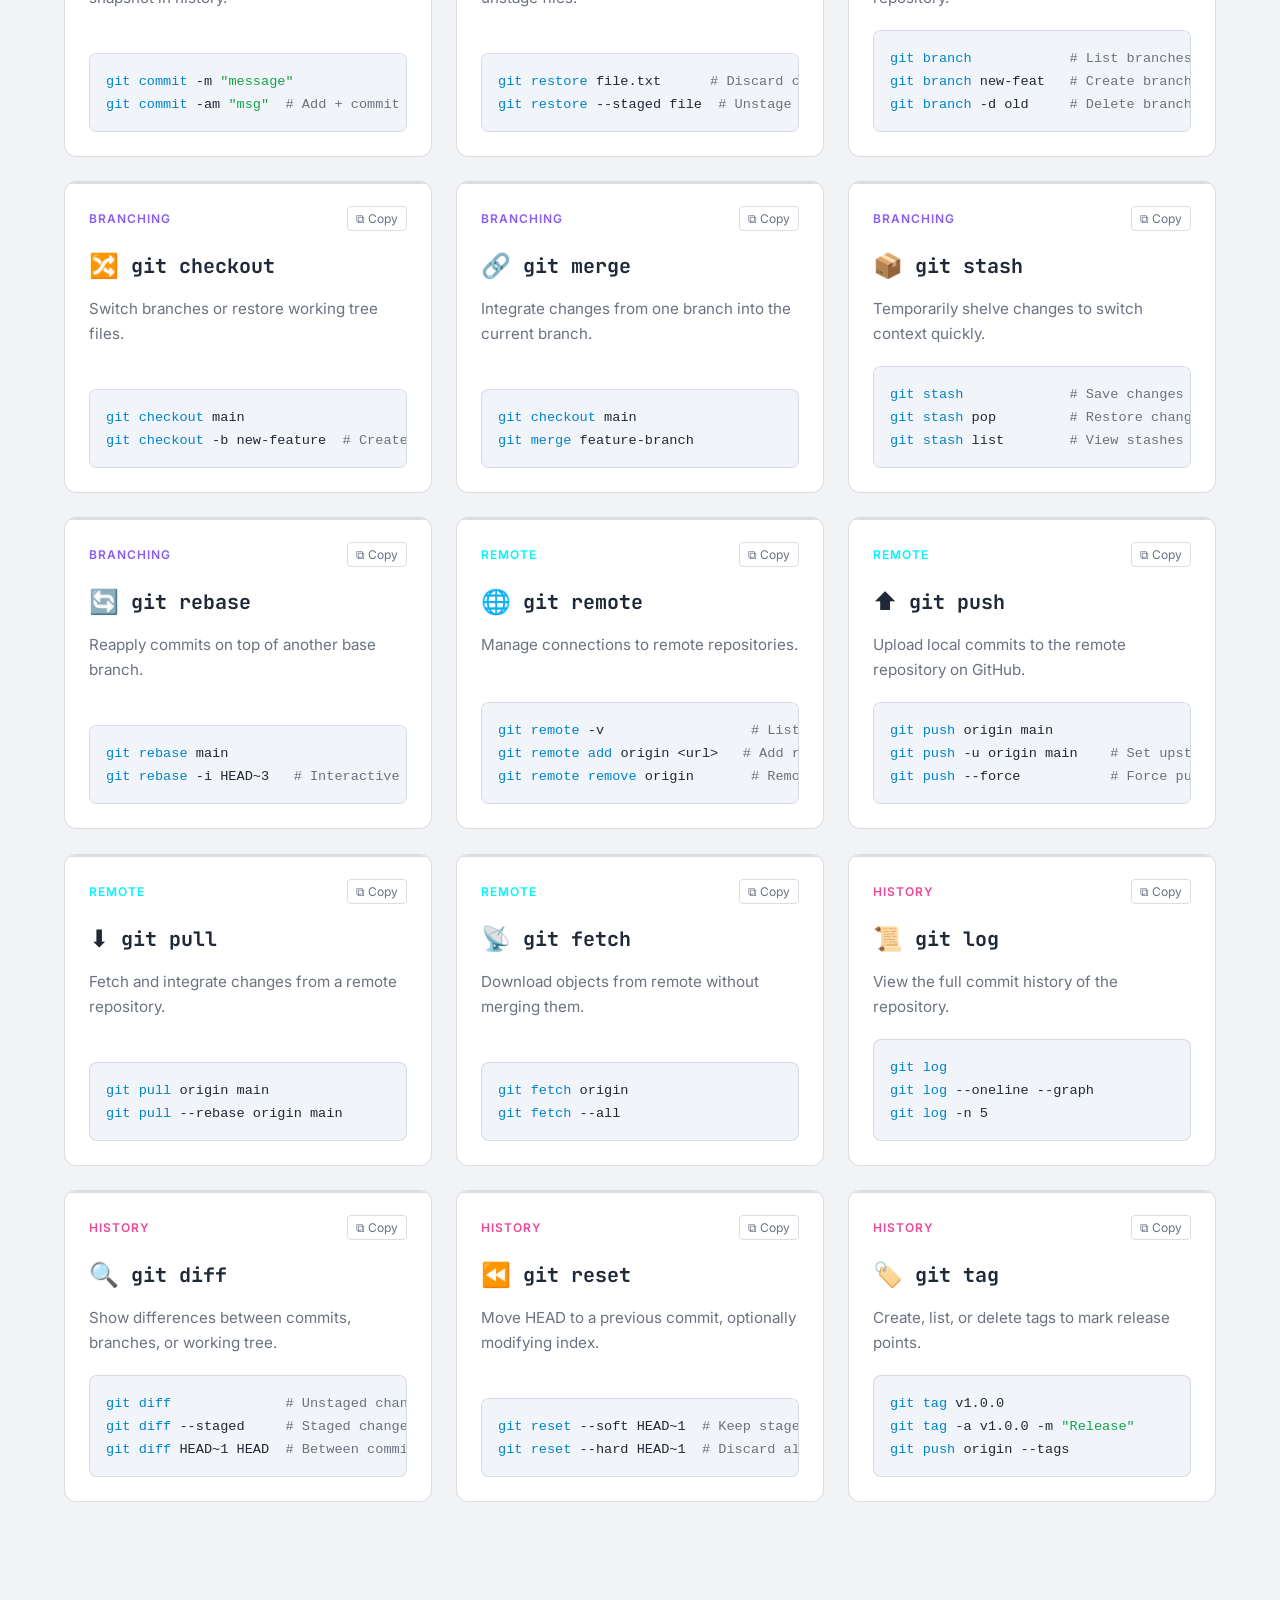
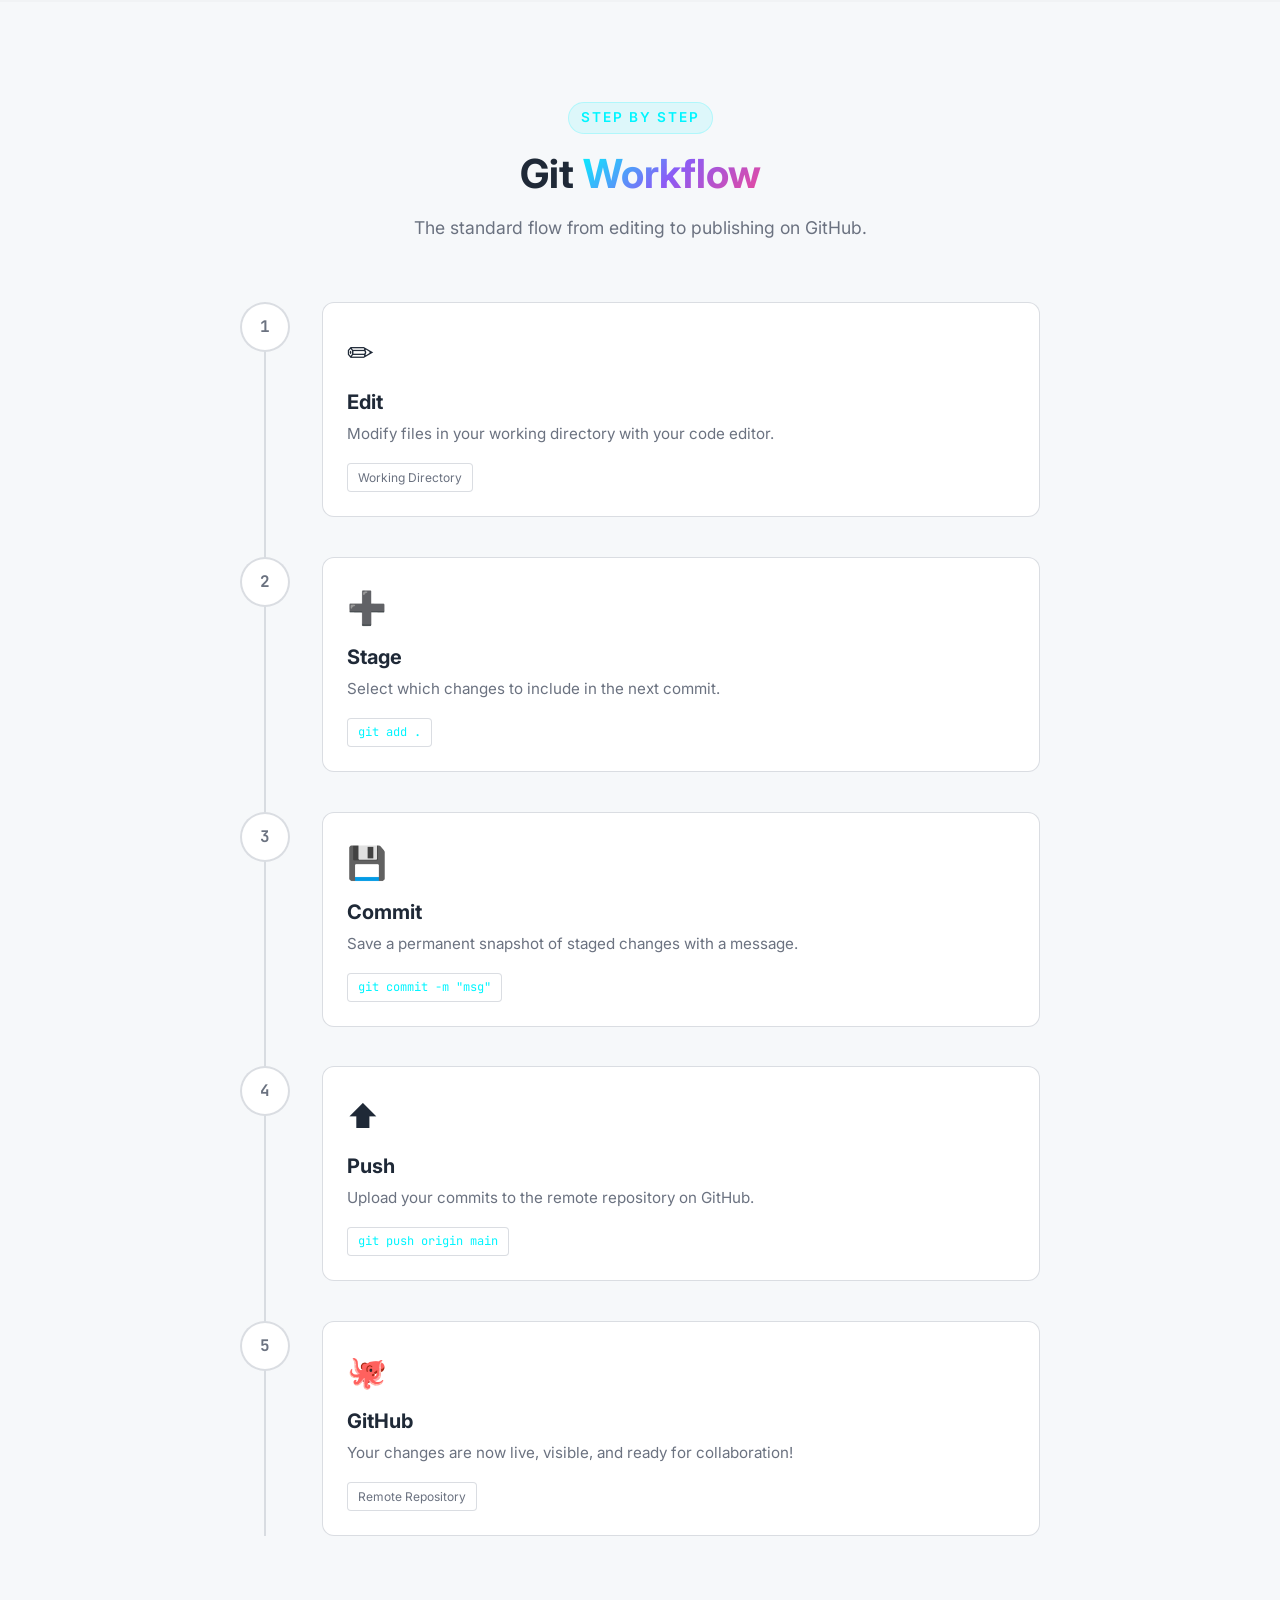
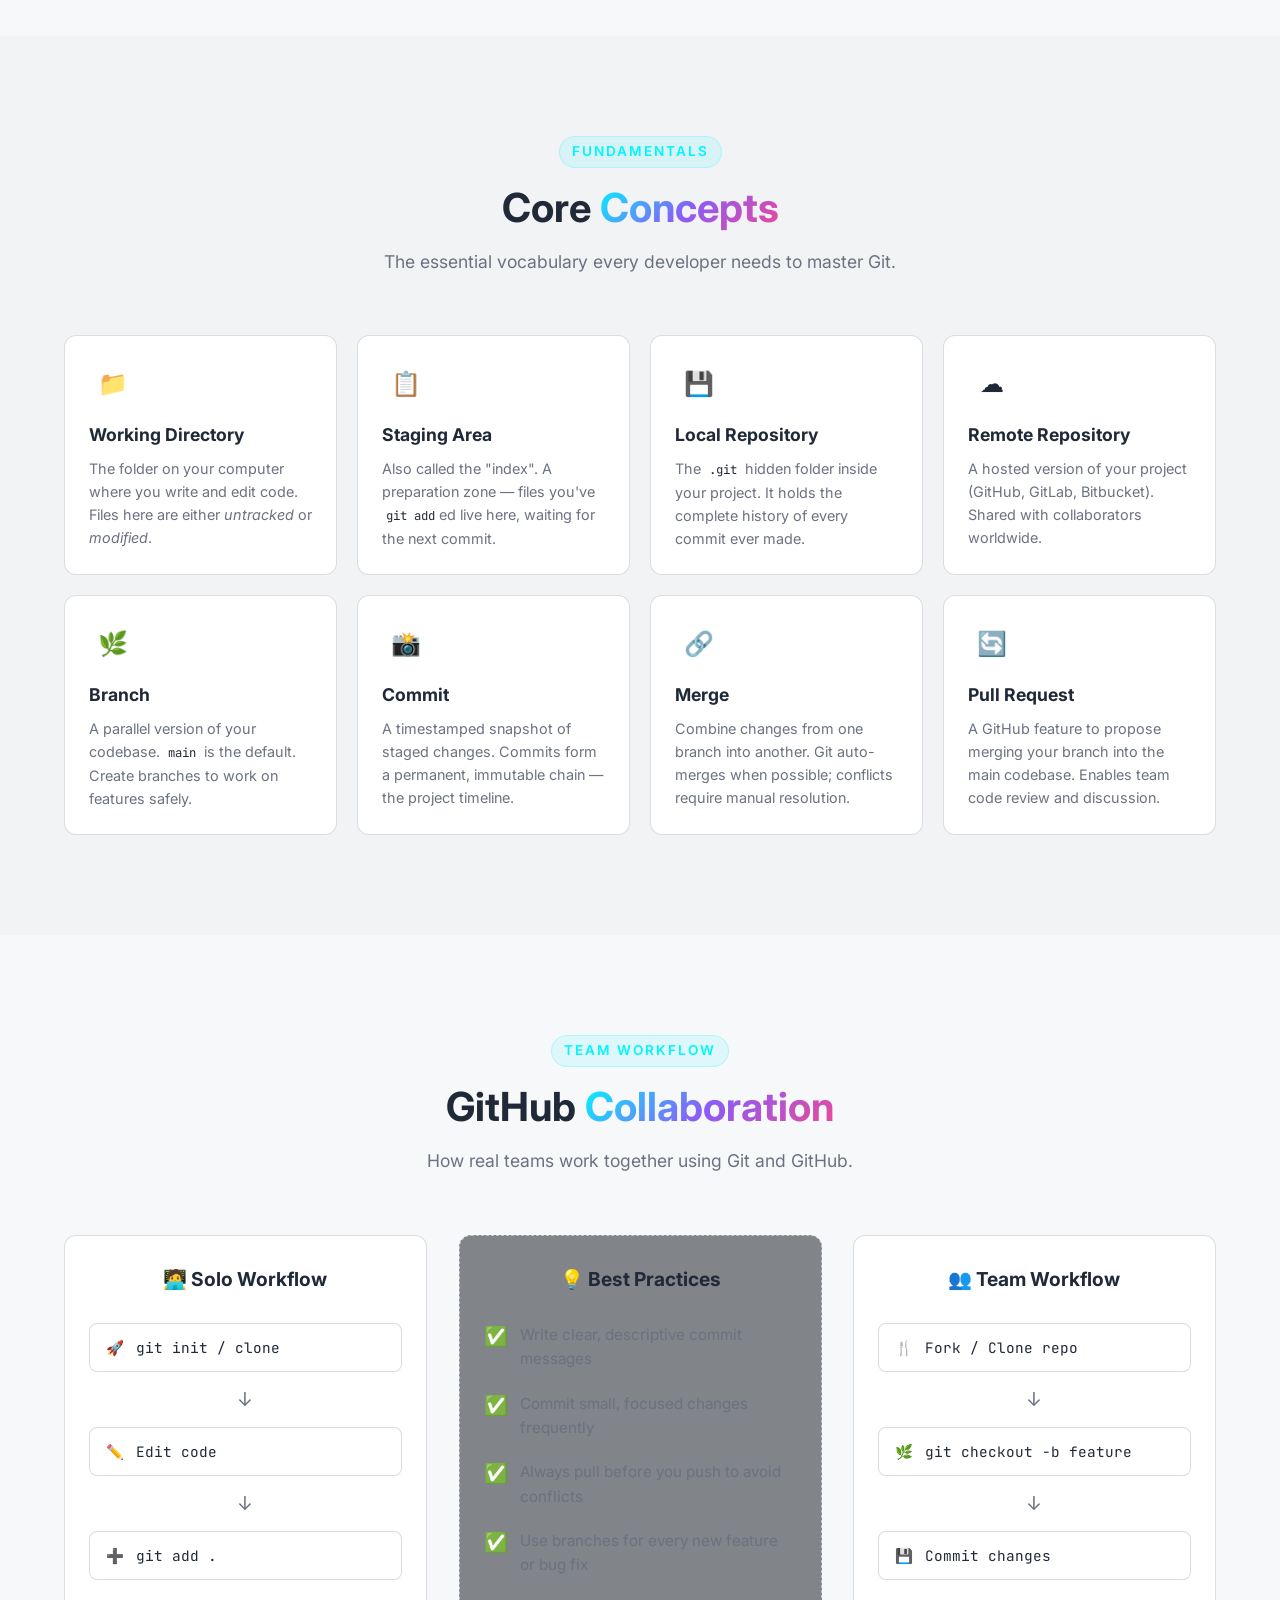
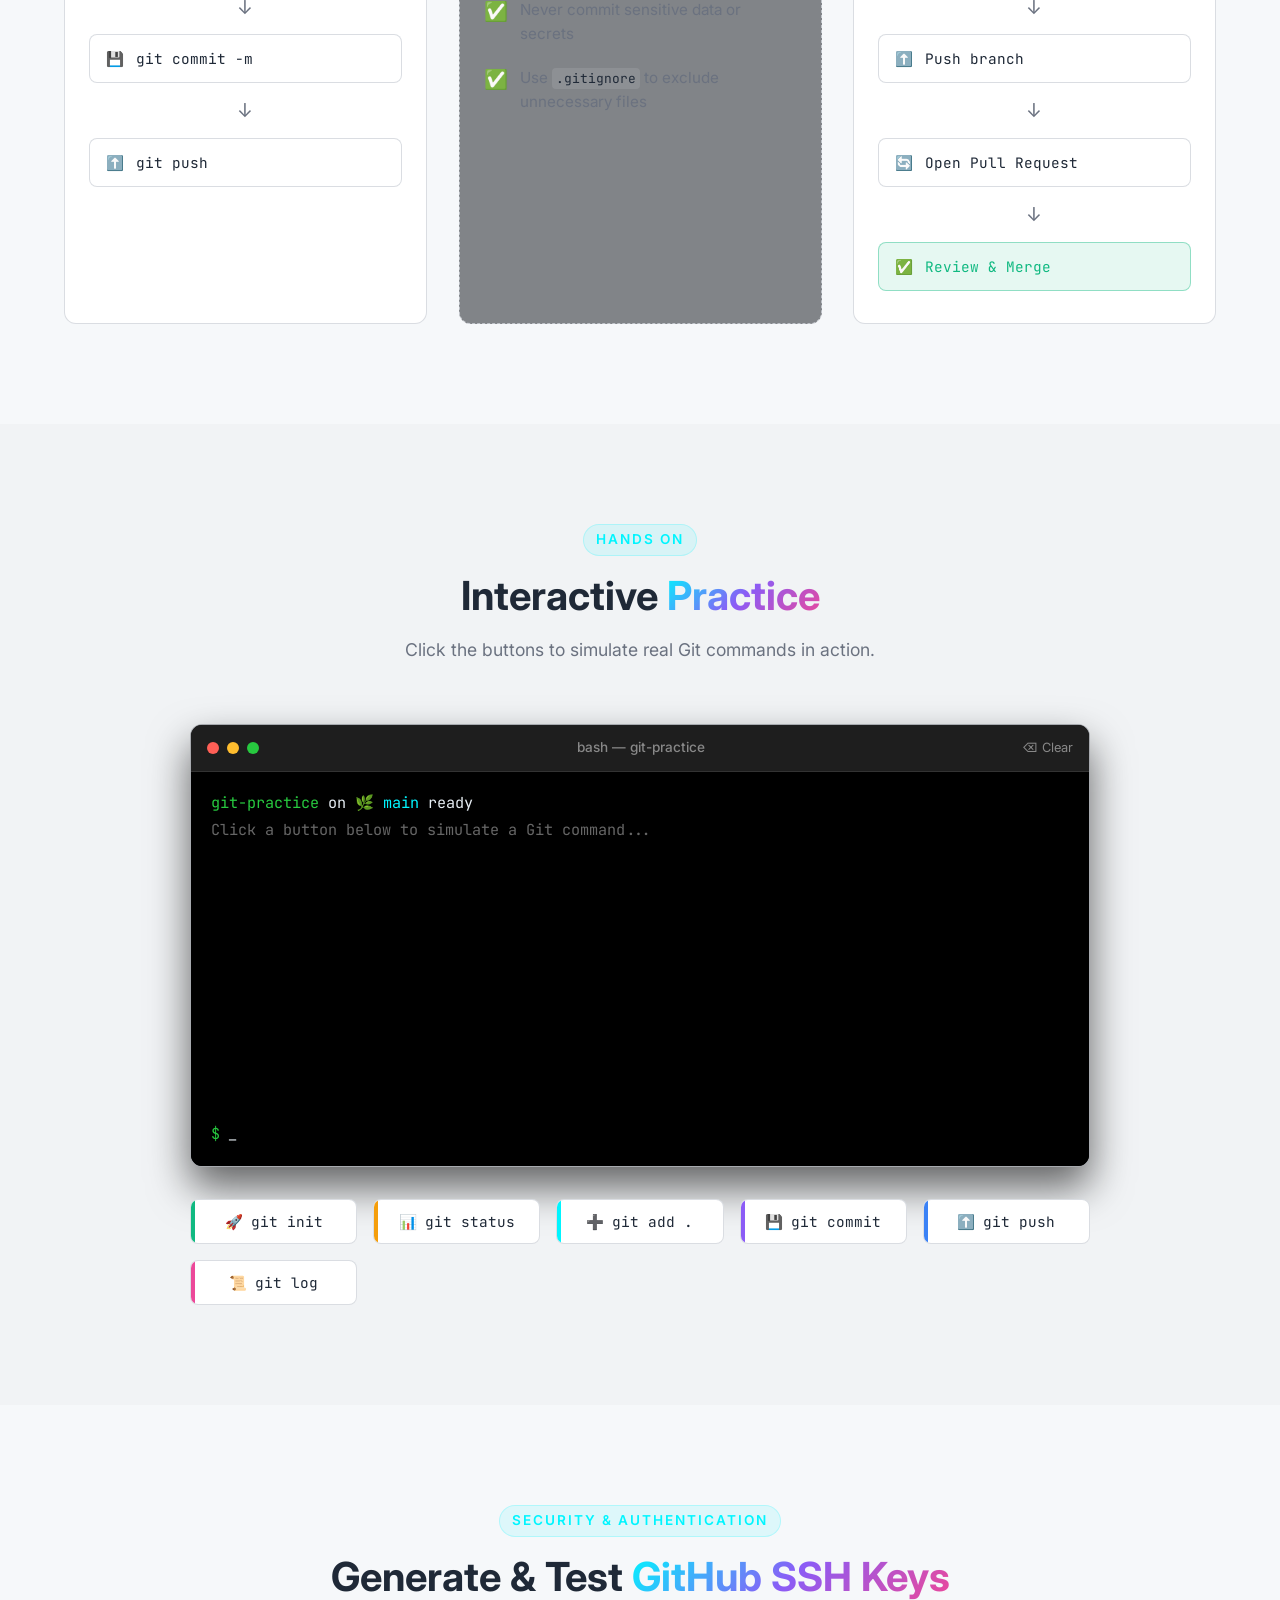
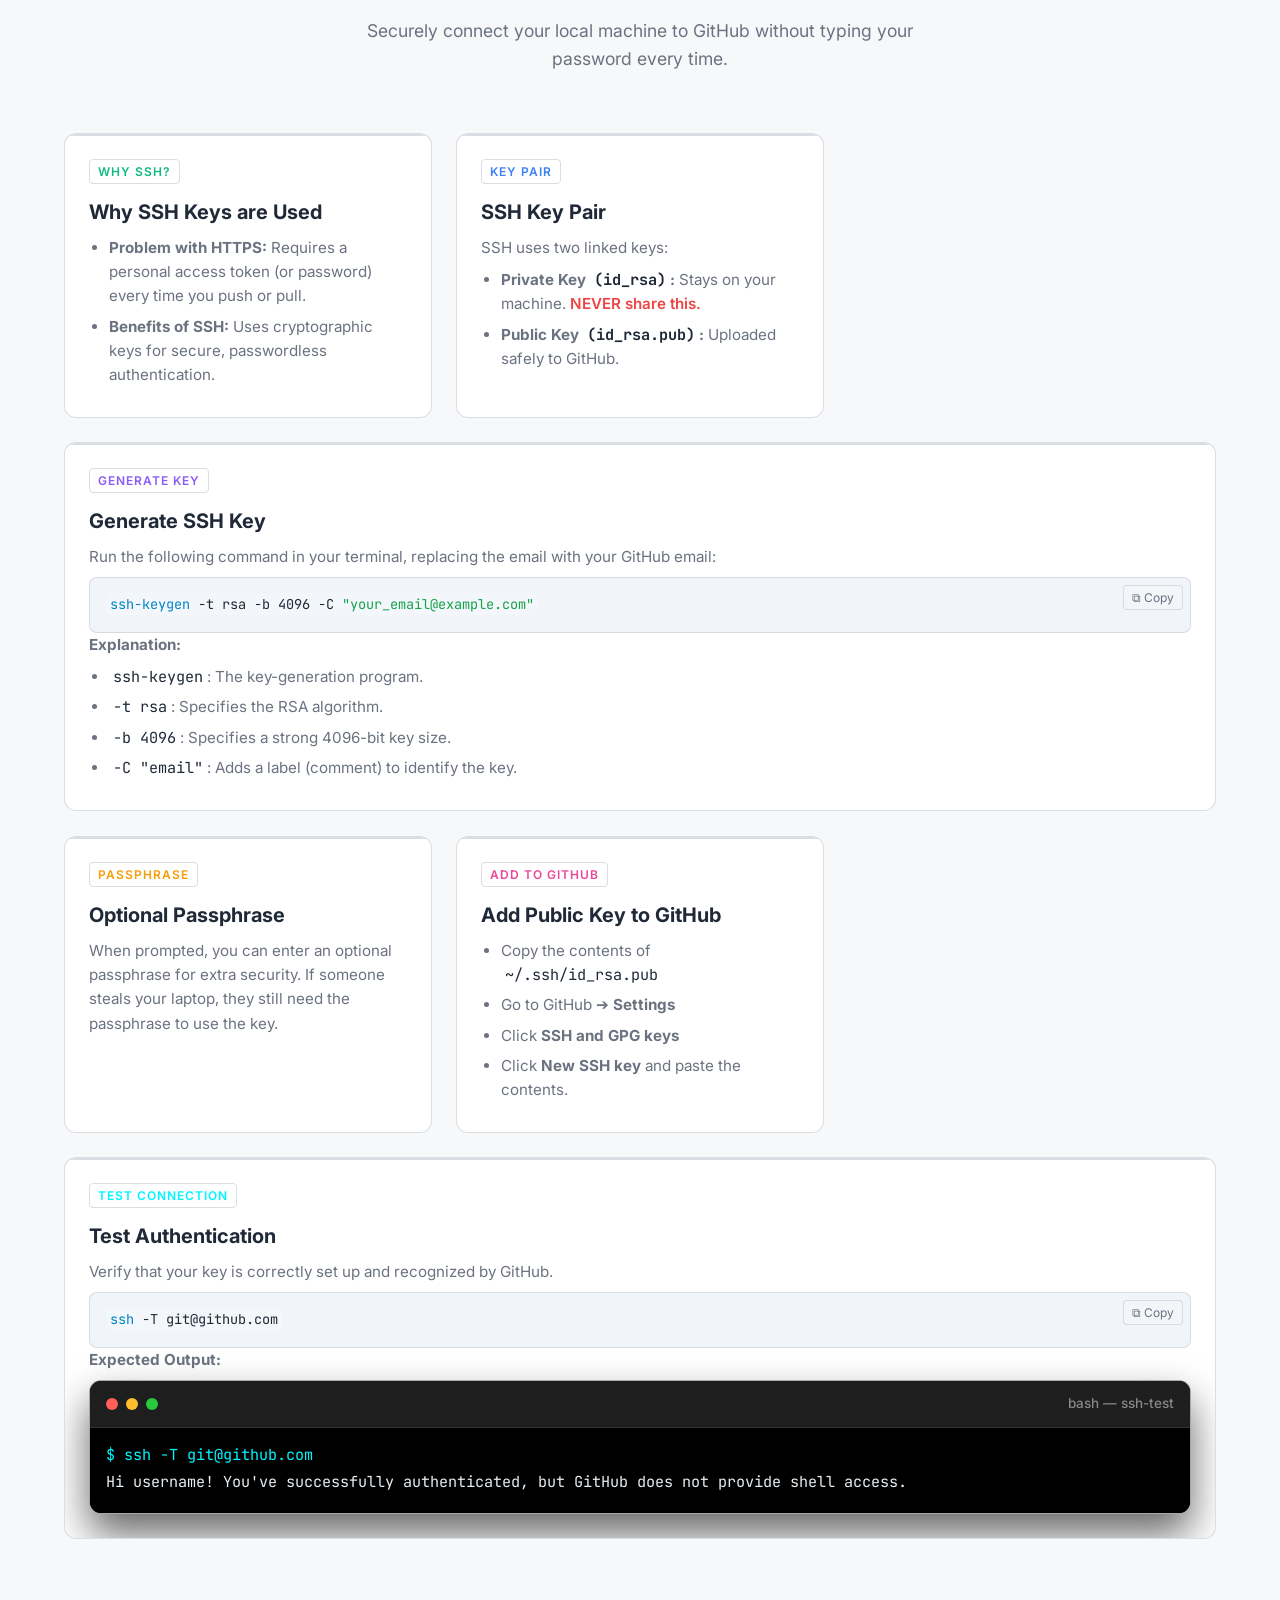
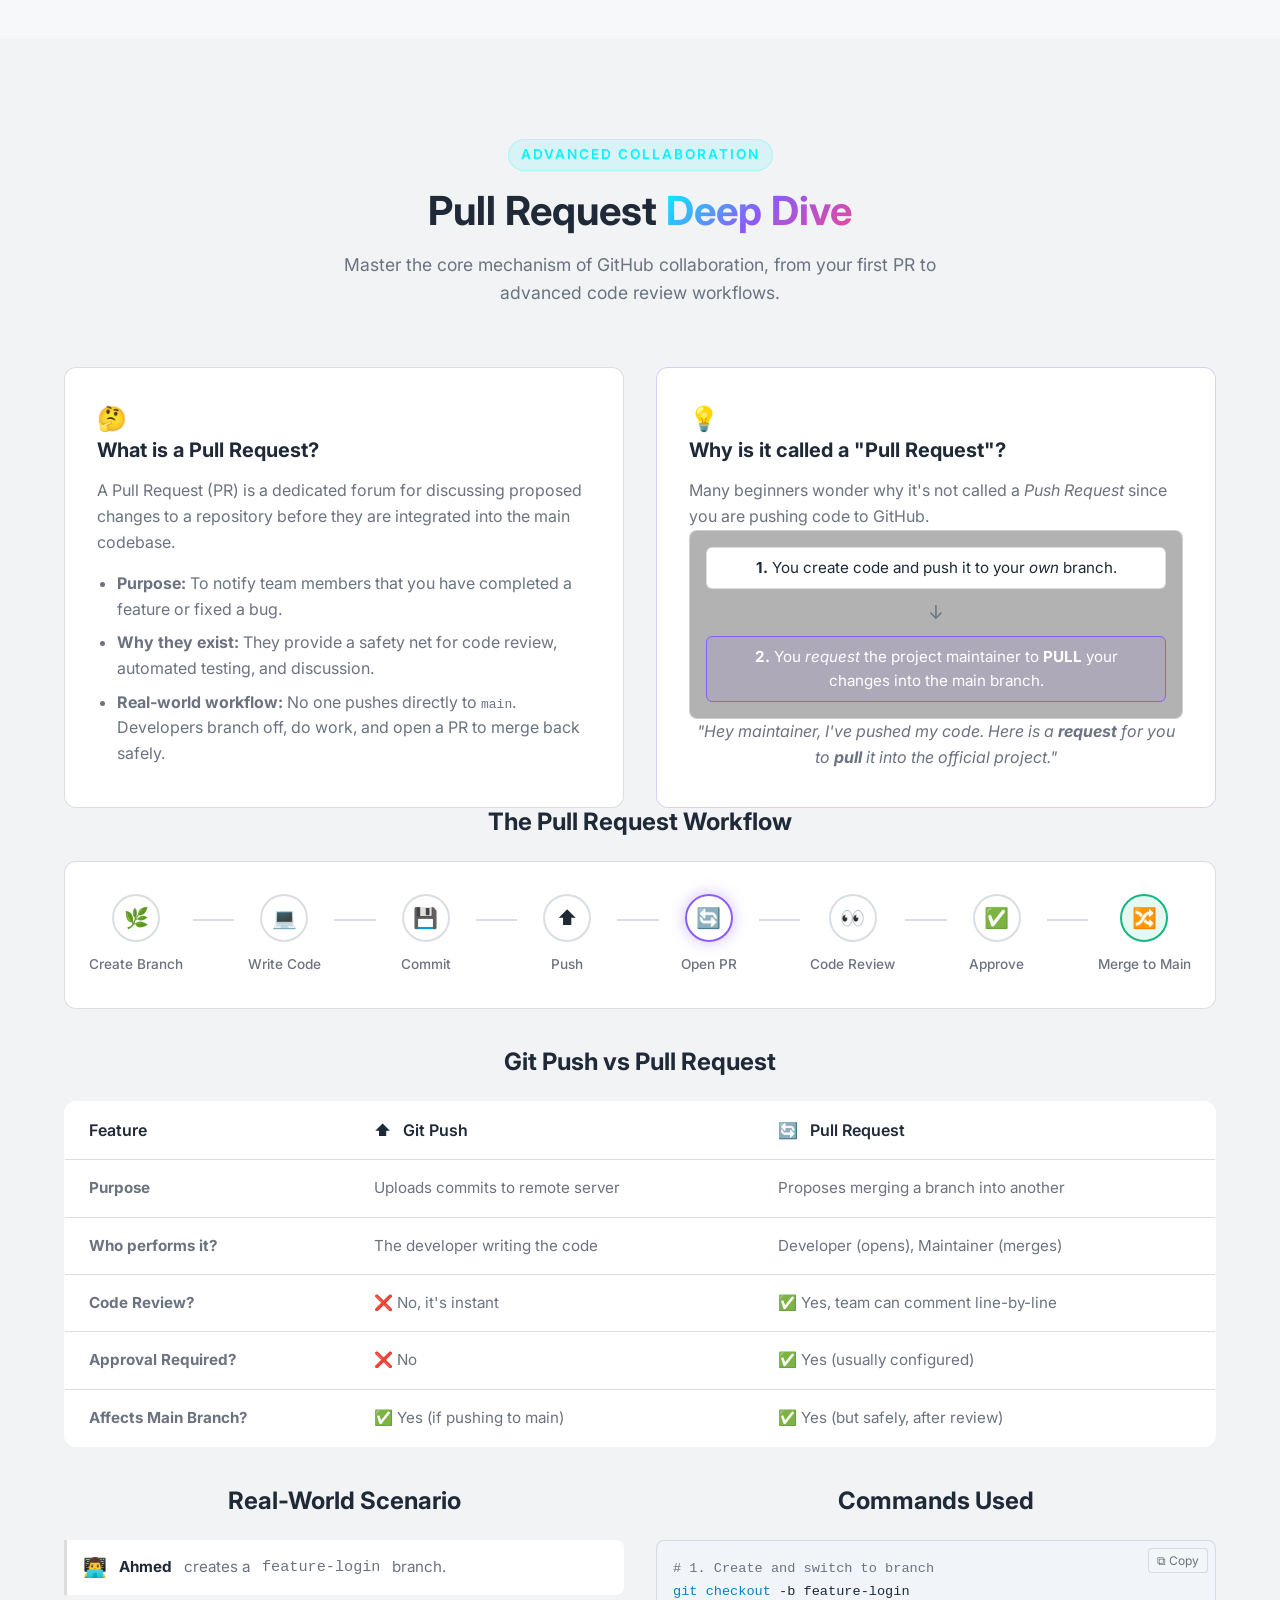
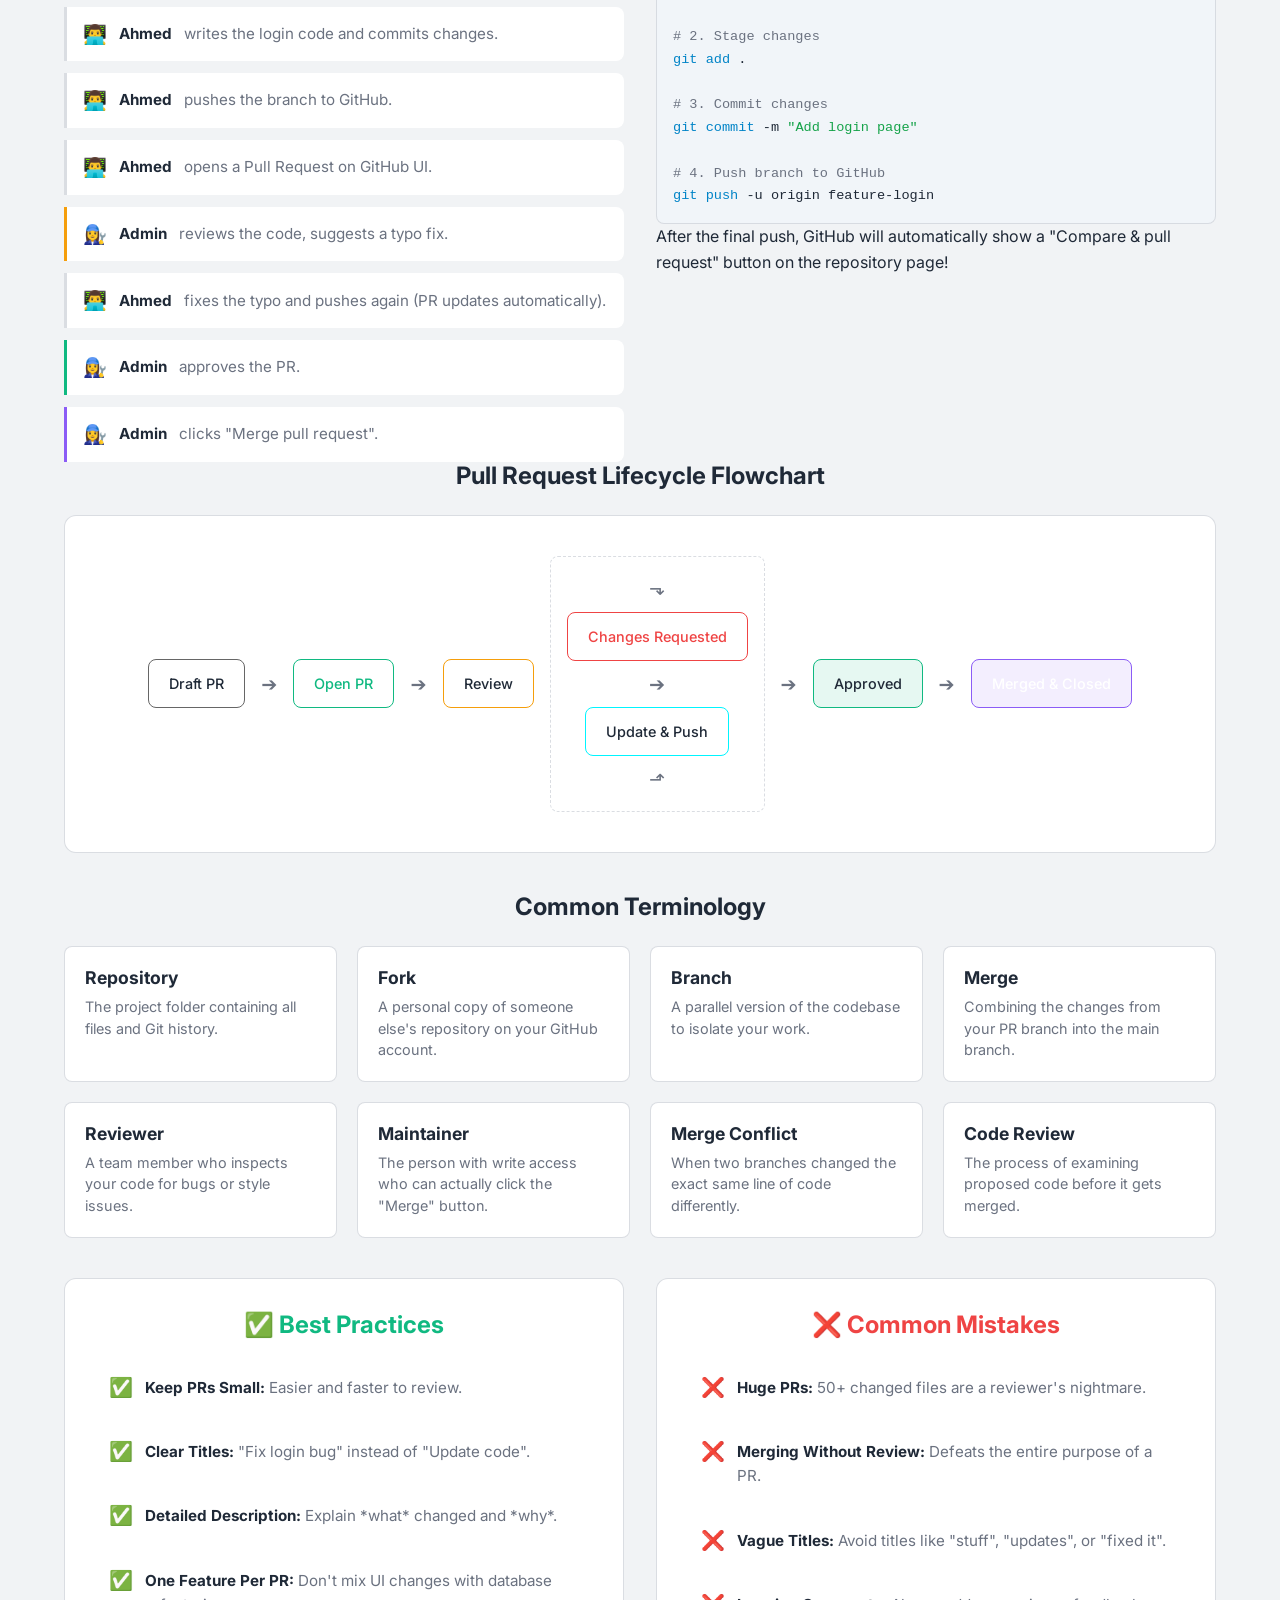
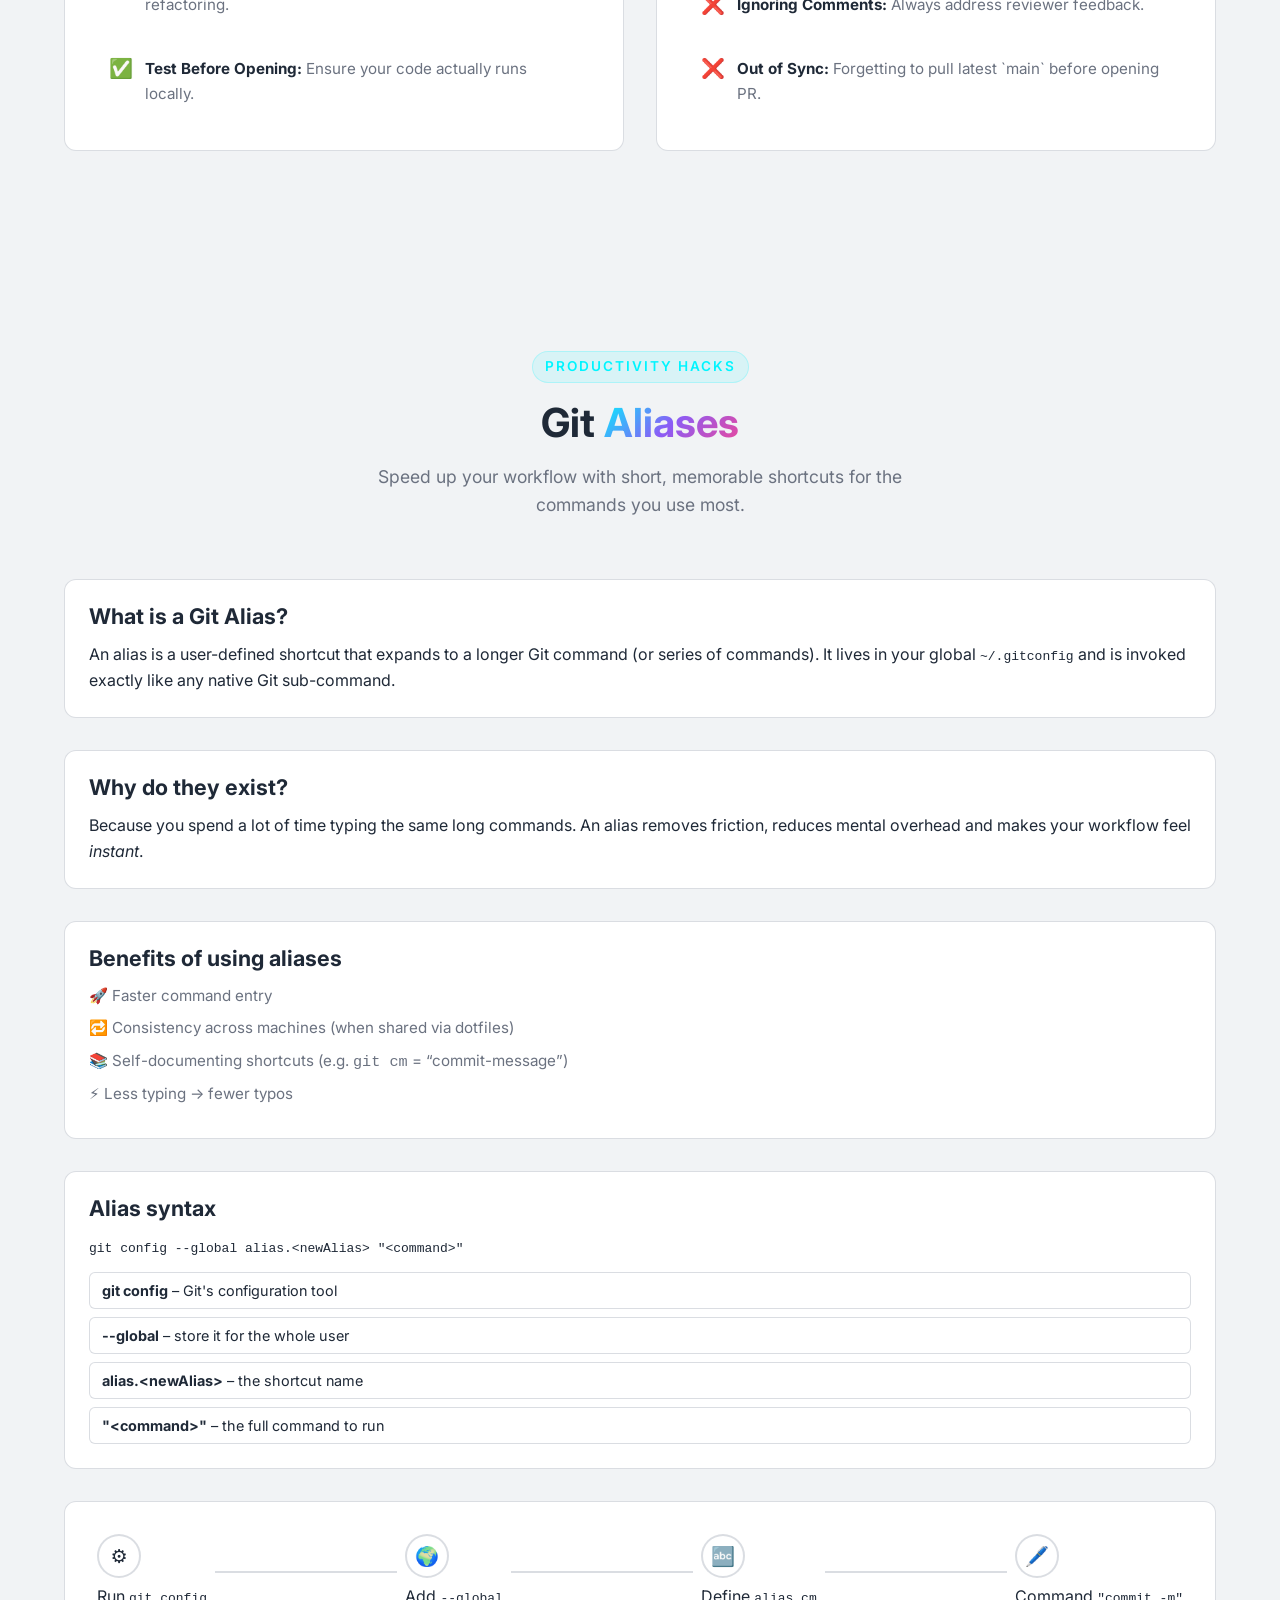
==== commit 9b94c84b: "added new section Aias" ====
--- a/Git& GitHub-course/git-reference/index.html
+++ b/Git& GitHub-course/git-reference/index.html
@@ -39,6 +39,7 @@
         <li><a href="#concepts" class="nav-link">Concepts</a></li>
         <li><a href="#practice" class="nav-link">Practice</a></li>
         <li><a href="#pull-requests" class="nav-link">Pull Requests</a></li>
+        <li><a href="#git-aliases" class="nav-link">Git Aliases</a></li>
       </ul>
       <button id="theme-toggle" class="theme-btn" aria-label="Toggle dark/light mode" title="Toggle theme">🌙</button>
     </div>
@@ -1190,6 +1191,203 @@
     </div>
   </section>
 
+  <!-- ===== GIT ALIASES SECTION ===== -->
+  <section id="git-aliases" class="section section-alt">
+    <div class="container">
+
+      <div class="section-header reveal">
+        <span class="section-tag">Productivity Hacks</span>
+        <h2 class="section-title">Git <span class="gradient-text">Aliases</span></h2>
+        <p class="section-desc">Speed up your workflow with short, memorable shortcuts for the commands you use most.</p>
+      </div>
+
+      <div class="ga-card reveal">
+        <h3 class="ga-card-title">What is a Git Alias?</h3>
+        <p class="ga-card-text">
+          An alias is a user-defined shortcut that expands to a longer Git command (or series of commands).  
+          It lives in your global <code>~/.gitconfig</code> and is invoked exactly like any native Git sub-command.
+        </p>
+      </div>
+
+      <div class="ga-card reveal">
+        <h3 class="ga-card-title">Why do they exist?</h3>
+        <p class="ga-card-text">
+          Because you spend a lot of time typing the same long commands. An alias removes friction, reduces
+          mental overhead and makes your workflow feel <em>instant</em>.
+        </p>
+      </div>
+
+      <div class="ga-card reveal">
+        <h3 class="ga-card-title">Benefits of using aliases</h3>
+        <ul class="ga-benefits">
+          <li>🚀 Faster command entry</li>
+          <li>🔁 Consistency across machines (when shared via dotfiles)</li>
+          <li>📚 Self-documenting shortcuts (e.g. <code>git cm</code> = “commit-message”)</li>
+          <li>⚡️ Less typing → fewer typos</li>
+        </ul>
+      </div>
+
+      <div class="ga-card reveal">
+        <h3 class="ga-card-title">Alias syntax</h3>
+        <p class="ga-card-text">
+          <code>git config --global alias.&lt;newAlias&gt; "&lt;command&gt;"</code>
+        </p>
+        <div class="ga-syntax-breakdown">
+          <div class="syntax-part"><strong>git config</strong> – Git's configuration tool</div>
+          <div class="syntax-part"><strong>--global</strong> – store it for the whole user</div>
+          <div class="syntax-part"><strong>alias.&lt;newAlias&gt;</strong> – the shortcut name</div>
+          <div class="syntax-part"><strong>"&lt;command&gt;"</strong> – the full command to run</div>
+        </div>
+      </div>
+
+      <div class="ga-timeline reveal">
+        <div class="ga-tl-step">
+          <div class="ga-tl-icon">⚙️</div>
+          <div class="ga-tl-label">Run <code>git config</code></div>
+        </div>
+        <div class="ga-tl-connector"></div>
+        <div class="ga-tl-step">
+          <div class="ga-tl-icon">🌍</div>
+          <div class="ga-tl-label">Add <code>--global</code></div>
+        </div>
+        <div class="ga-tl-connector"></div>
+        <div class="ga-tl-step">
+          <div class="ga-tl-icon">🔤</div>
+          <div class="ga-tl-label">Define <code>alias.cm</code></div>
+        </div>
+        <div class="ga-tl-connector"></div>
+        <div class="ga-tl-step">
+          <div class="ga-tl-icon">🖊️</div>
+          <div class="ga-tl-label">Command <code>"commit -m"</code></div>
+        </div>
+      </div>
+
+      <div class="ga-examples-grid reveal">
+        <div class="ga-example">
+          <h4>Define a few common aliases</h4>
+          <pre class="cmd-code"><code><span class="c-cmt"># commit with a message</span>
+<span class="c-cmd">git config --global alias.cm "commit -m"</span>
+
+<span class="c-cmt"># short status</span>
+<span class="c-cmd">git config --global alias.st status</span>
+
+<span class="c-cmt"># branch overview</span>
+<span class="c-cmd">git config --global alias.br branch</span>
+
+<span class="c-cmt"># checkout a branch (exchange)</span>
+<span class="c-cmd">git config --global alias.exchange checkout</span></code></pre>
+          <button class="copy-btn ga-copy" aria-label="Copy alias definitions"
+            data-copy='git config --global alias.cm "commit -m"
+git config --global alias.st status
+git config --global alias.br branch
+git config --global alias.exchange checkout'>⧉ Copy</button>
+        </div>
+
+        <div class="ga-example">
+          <h4>Using them</h4>
+          <pre class="cmd-code"><code><span class="c-cmt"># Commit</span>
+<span class="c-cmd">git cm "Initial commit"</span>
+
+<span class="c-cmt"># Status</span>
+<span class="c-cmd">git st</span>
+
+<span class="c-cmt"># List branches</span>
+<span class="c-cmd">git br</span>
+
+<span class="c-cmt"># Checkout a feature branch</span>
+<span class="c-cmd">git exchange feature/login</span></code></pre>
+          <button class="copy-btn ga-copy" aria-label="Copy usage examples"
+            data-copy='git cm "Initial commit"
+git st
+git br
+git exchange feature/login'>⧉ Copy</button>
+        </div>
+      </div>
+
+      <div class="ga-demo reveal">
+        <h3 class="ga-section-title">Try it yourself</h3>
+        <form id="ga-demo-form" style="display:flex; gap:8px; align-items:center; flex-wrap:wrap; margin-bottom:12px;">
+          <input type="text" name="alias" placeholder="alias (e.g. ci)" required
+                 style="padding:10px;border:1px solid var(--border);border-radius:6px;background:var(--bg-main);color:var(--text-main);flex:1;min-width:150px;">
+          <input type="text" name="command" placeholder="full command (e.g. commit -m)" required
+                 style="padding:10px;border:1px solid var(--border);border-radius:6px;background:var(--bg-main);color:var(--text-main);flex:2;min-width:200px;">
+          <button type="submit" class="theme-btn" style="padding:10px 20px;">Generate</button>
+        </form>
+        <div style="position:relative;">
+          <pre class="cmd-code" id="ga-demo-output" style="margin-top:0; min-height: 48px; display:flex; align-items:center; color:var(--text-muted);"><i>Your command will appear here...</i></pre>
+          <button class="copy-btn ga-copy" aria-label="Copy generated alias"
+                  data-copy="" style="display:none; top: 12px; right: 12px;">⧉ Copy</button>
+        </div>
+      </div>
+
+      <div class="ga-comparison reveal">
+        <h3 class="ga-section-title">Before ↔ After</h3>
+        <div class="pr-table-wrapper">
+          <table class="ga-comparison-table">
+            <thead>
+              <tr><th>Scenario</th><th>Without alias</th><th>With alias</th></tr>
+            </thead>
+            <tbody>
+              <tr><td>Commit with a message</td><td><code>git commit -m "…"</code></td><td><code>git cm "…"</code></td></tr>
+              <tr><td>Check status</td><td><code>git status</code></td><td><code>git st</code></td></tr>
+              <tr><td>List branches</td><td><code>git branch</code></td><td><code>git br</code></td></tr>
+              <tr><td>Switch branch</td><td><code>git checkout feature/login</code></td><td><code>git exchange feature/login</code></td></tr>
+            </tbody>
+          </table>
+        </div>
+      </div>
+
+      <div class="ga-card-grid reveal">
+        <h3 class="ga-section-title" style="grid-column: 1 / -1;">Most useful Git aliases</h3>
+        <div class="ga-card-item"><strong>cm</strong> – <code>commit -m</code></div>
+        <div class="ga-card-item"><strong>st</strong> – <code>status</code></div>
+        <div class="ga-card-item"><strong>br</strong> – <code>branch</code></div>
+        <div class="ga-card-item"><strong>co</strong> – <code>checkout</code></div>
+        <div class="ga-card-item"><strong>lg</strong> – <code>log --oneline --graph</code></div>
+        <div class="ga-card-item"><strong>unstage</strong> – <code>reset HEAD --</code></div>
+      </div>
+
+      <div class="ga-progress reveal">
+        <h3 class="ga-section-title">Productivity impact</h3>
+        <div class="progress-bar">
+          <div class="progress-fill" style="width: 68%;"></div>
+        </div>
+        <p class="progress-note">≈ 68% of saved keystrokes when using the top 6 aliases daily.</p>
+      </div>
+
+      <div class="ga-warnings reveal">
+        <h3 class="ga-section-title text-danger">Common mistakes</h3>
+        <ul class="ga-warn-list">
+          <li>❌ Forgetting quotes around commands that contain spaces.</li>
+          <li>❌ Over-aliasing – turning every command into an alias makes the cheat-sheet unreadable.</li>
+          <li>❌ Using aliases that clash with existing Git sub-commands.</li>
+        </ul>
+      </div>
+
+      <div class="ga-best-practices reveal">
+        <h3 class="ga-section-title text-success">Best practices</h3>
+        <ul class="ga-best-list">
+          <li>✅ Keep aliases short (&lt; 3 characters) and memorable.</li>
+          <li>✅ Prefix with a unique character when in doubt (e.g. <code>gco</code> for checkout).</li>
+          <li>✅ Document them in your README or dotfiles.</li>
+          <li>✅ Group related aliases in a single `gitconfig` section.</li>
+          <li>✅ Test each alias after creation.</li>
+        </ul>
+      </div>
+
+      <div class="ga-workflow reveal">
+        <h3 class="ga-section-title">Professional workflow with aliases</h3>
+        <ol class="ga-wf-steps">
+          <li>🔧 <strong>Setup</strong> – run the "Define a few common aliases" block once per machine.</li>
+          <li>💡 <strong>Daily work</strong> – use <code>git cm</code>, <code>git st</code>, <code>git br</code> throughout the day.</li>
+          <li>🚦 <strong>Review</strong> – run <code>git lg</code> (log graph) before merging.</li>
+          <li>🧹 <strong>Cleanup</strong> – <code>git unstage</code> or <code>git reset</code> via alias.</li>
+        </ol>
+      </div>
+
+    </div>
+  </section>
+
   <!-- ===== FOOTER ===== -->
   <footer class="site-footer">
     <div class="footer-glow" aria-hidden="true"></div>
--- a/Git& GitHub-course/git-reference/style.css
+++ b/Git& GitHub-course/git-reference/style.css
@@ -1755,6 +1755,223 @@
 .p-icon { font-size: 1.2rem; line-height: 1.2; }
 
 /* =========================================
+   13.9 Git Aliases Section
+   ========================================= */
+.ga-card,
+.ga-card-grid,
+.ga-example,
+.ga-warnings,
+.ga-best-practices,
+.ga-workflow,
+.ga-progress,
+.ga-comparison,
+.ga-timeline,
+.ga-card-item {
+  background: var(--bg-card);
+  border: 1px solid var(--border);
+  border-radius: 12px;
+  padding: 24px;
+  margin-bottom: 32px;
+  transition: var(--transition);
+}
+.ga-card:hover,
+.ga-example:hover,
+.ga-card-grid:hover,
+.ga-warnings:hover,
+.ga-best-practices:hover,
+.ga-workflow:hover,
+.ga-progress:hover,
+.ga-comparison:hover,
+.ga-timeline:hover {
+  transform: translateY(-4px);
+  box-shadow: var(--shadow-lg);
+}
+
+/* Header inside the section */
+.ga-card-title,
+.ga-section-title {
+  font-size: 1.35rem;
+  margin-bottom: 12px;
+  color: var(--text-main);
+}
+
+/* Benefits list */
+.ga-benefits {
+  list-style: none;
+  padding: 0;
+  margin: 0;
+}
+.ga-benefits li {
+  margin-bottom: 8px;
+  font-size: 0.95rem;
+  color: var(--text-muted);
+}
+
+/* Syntax breakdown */
+.ga-syntax-breakdown {
+  display: flex;
+  flex-direction: column;
+  gap: 8px;
+  margin-top: 12px;
+}
+.syntax-part {
+  background: var(--bg-card);
+  border: 1px solid var(--border);
+  border-radius: 6px;
+  padding: 6px 12px;
+  font-size: 0.9rem;
+}
+
+/* Timeline component */
+.ga-timeline {
+  display: flex;
+  align-items: center;
+  overflow-x: auto;
+}
+.ga-tl-step {
+  text-align: center;
+  padding: 8px;
+}
+.ga-tl-icon {
+  width: 44px;
+  height: 44px;
+  border-radius: 50%;
+  background: rgba(255,255,255,0.05);
+  border: 2px solid var(--border);
+  display: flex;
+  align-items: center;
+  justify-content: center;
+  font-size: 1.2rem;
+  margin-bottom: 6px;
+  transition: var(--transition);
+}
+.ga-tl-step:hover .ga-tl-icon {
+  border-color: var(--cyan);
+  background: rgba(0,245,255,0.1);
+}
+.ga-tl-connector {
+  flex-grow: 1;
+  height: 2px;
+  background: var(--border);
+}
+
+/* Example grid */
+.ga-examples-grid {
+  display: grid;
+  grid-template-columns: 1fr 1fr;
+  gap: 32px;
+}
+@media (max-width: 768px) {
+  .ga-examples-grid { grid-template-columns: 1fr; }
+}
+
+/* Copy button */
+.ga-copy {
+  top: 8px;
+  right: 8px;
+}
+
+/* Comparison table */
+.ga-comparison-table {
+  width: 100%;
+  border-collapse: collapse;
+  background: var(--bg-card);
+  border: 1px solid var(--border);
+  border-radius: 12px;
+  overflow: hidden;
+}
+.ga-comparison-table th,
+.ga-comparison-table td {
+  padding: 12px 20px;
+  text-align: left;
+  border-bottom: 1px solid var(--border);
+}
+.ga-comparison-table th {
+  background: rgba(255,255,255,0.02);
+  font-weight: 600;
+  color: var(--text-main);
+}
+.ga-comparison-table td {
+  color: var(--text-muted);
+  font-size: 0.9rem;
+}
+.ga-comparison-table tr:last-child td { border-bottom: none; }
+
+/* Card grid for most useful aliases */
+.ga-card-grid {
+  display: grid;
+  grid-template-columns: repeat(auto-fill, minmax(120px, 1fr));
+  gap: 16px;
+}
+.ga-card-item {
+  font-weight: 600;
+  font-size: 0.95rem;
+  color: var(--text-main);
+}
+
+/* Progress bar */
+.ga-progress .progress-bar {
+  height: 12px;
+  background: var(--bg-card);
+  border-radius: 6px;
+  overflow: hidden;
+  border: 1px solid var(--border);
+}
+.ga-progress .progress-fill {
+  height: 100%;
+  background: var(--cyan);
+  width: 0;
+  transition: width 1s ease;
+}
+.ga-progress .progress-note {
+  margin-top: 8px;
+  font-size: 0.85rem;
+  color: var(--text-muted);
+}
+
+/* Warnings & best-practice lists */
+.ga-warn-list,
+.ga-best-list {
+  list-style: none;
+  padding: 0;
+}
+.ga-warn-list li,
+.ga-best-list li {
+  display: flex;
+  align-items: flex-start;
+  gap: 8px;
+  margin-bottom: 8px;
+  font-size: 0.9rem;
+}
+
+/* Workflow steps */
+.ga-wf-steps {
+  counter-reset: step;
+  list-style: none;
+  padding: 0;
+}
+.ga-wf-steps li {
+  display: flex;
+  align-items: flex-start;
+  gap: 12px;
+  margin-bottom: 12px;
+}
+.ga-wf-steps li::before {
+  counter-increment: step;
+  content: counter(step);
+  background: var(--bg-card);
+  border: 1px solid var(--border);
+  border-radius: 50%;
+  width: 24px;
+  height: 24px;
+  display: flex;
+  align-items: center;
+  justify-content: center;
+  font-weight: 600;
+  color: var(--text-main);
+}
+
+/* =========================================
 
    14. Footer
    ========================================= */
